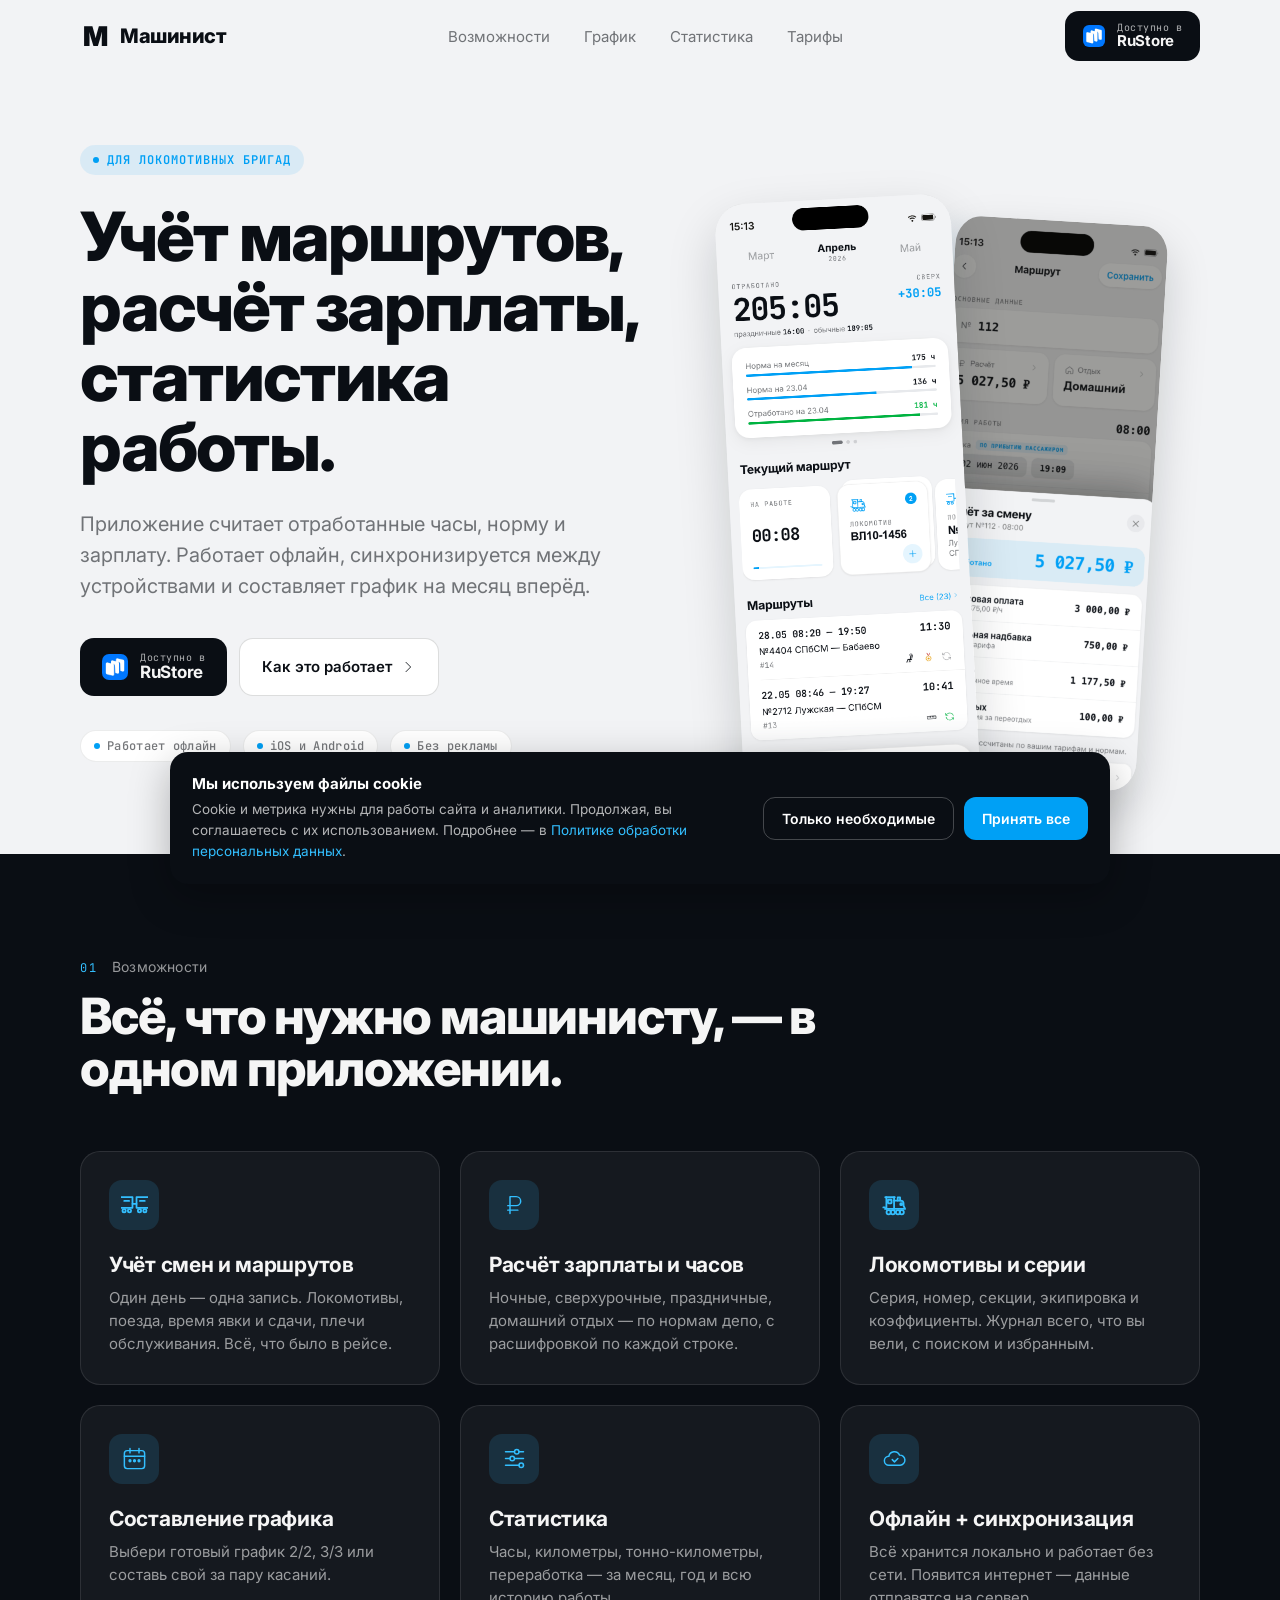
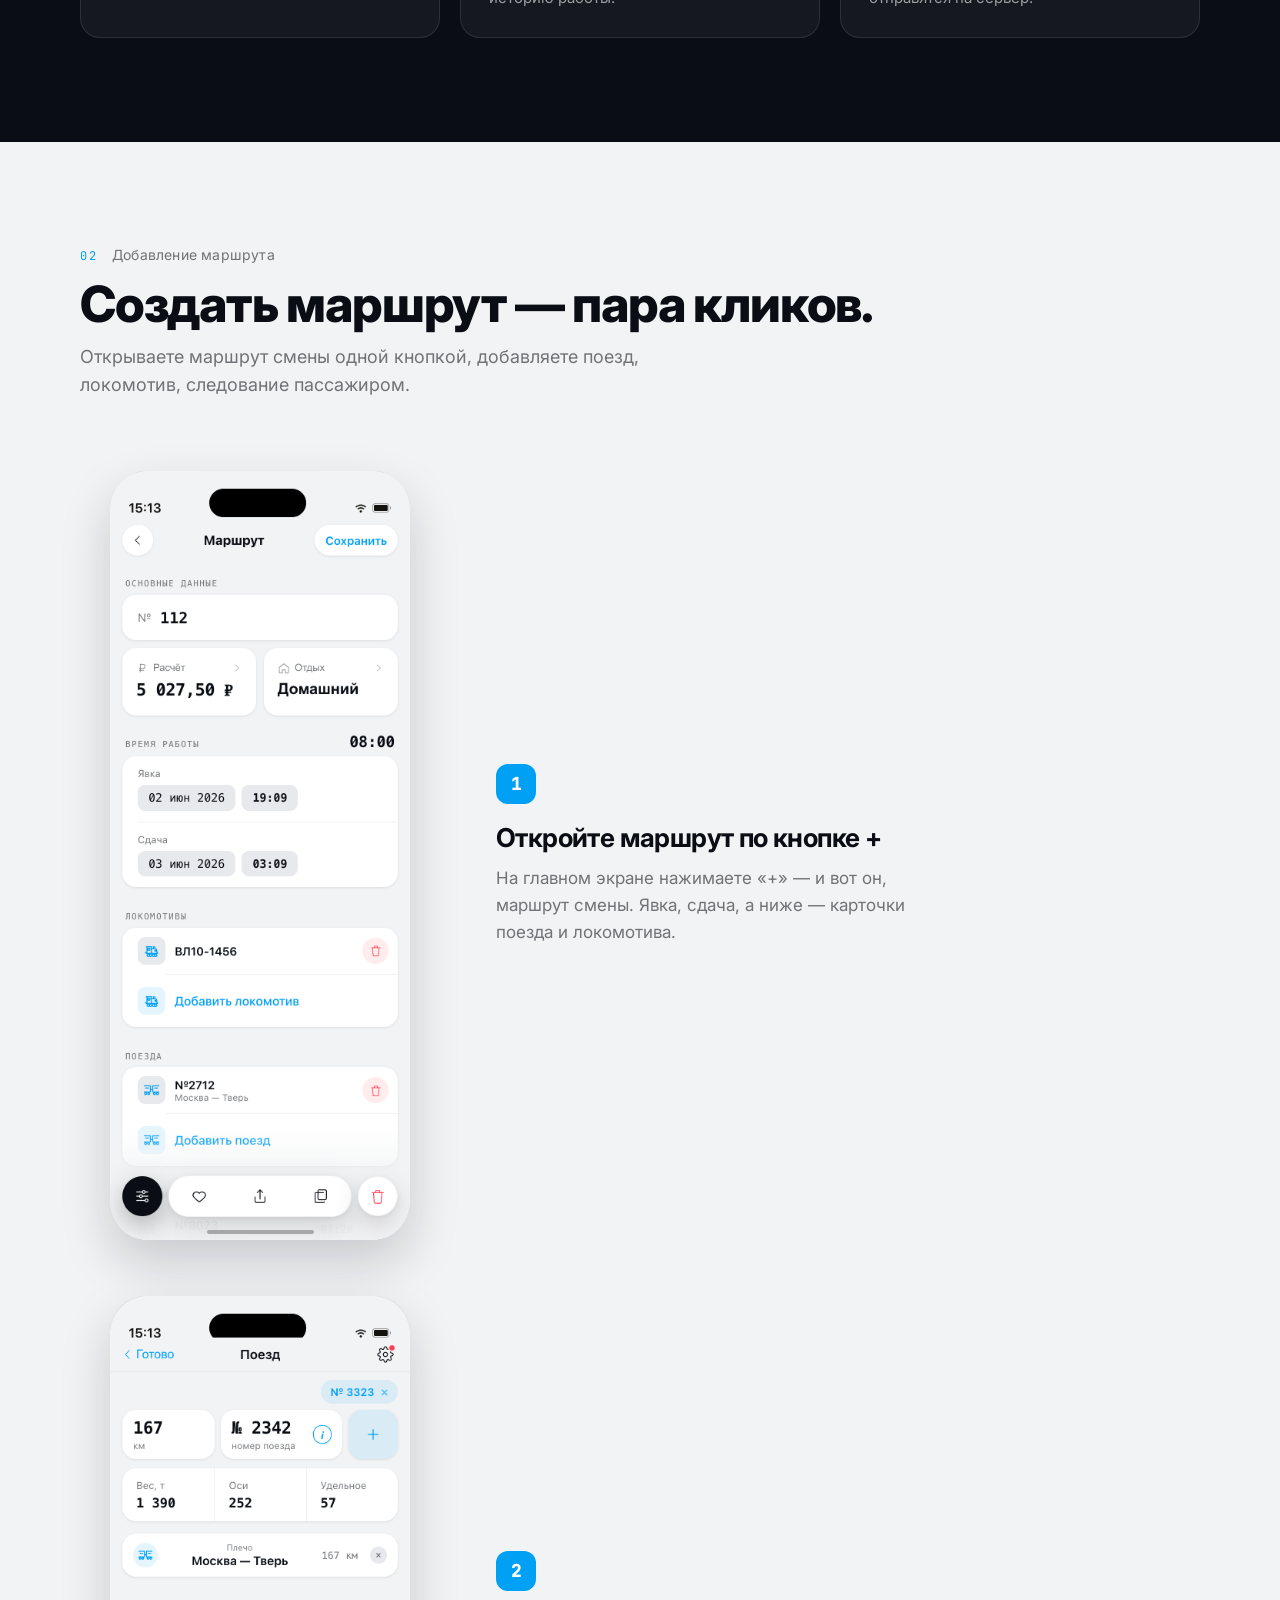
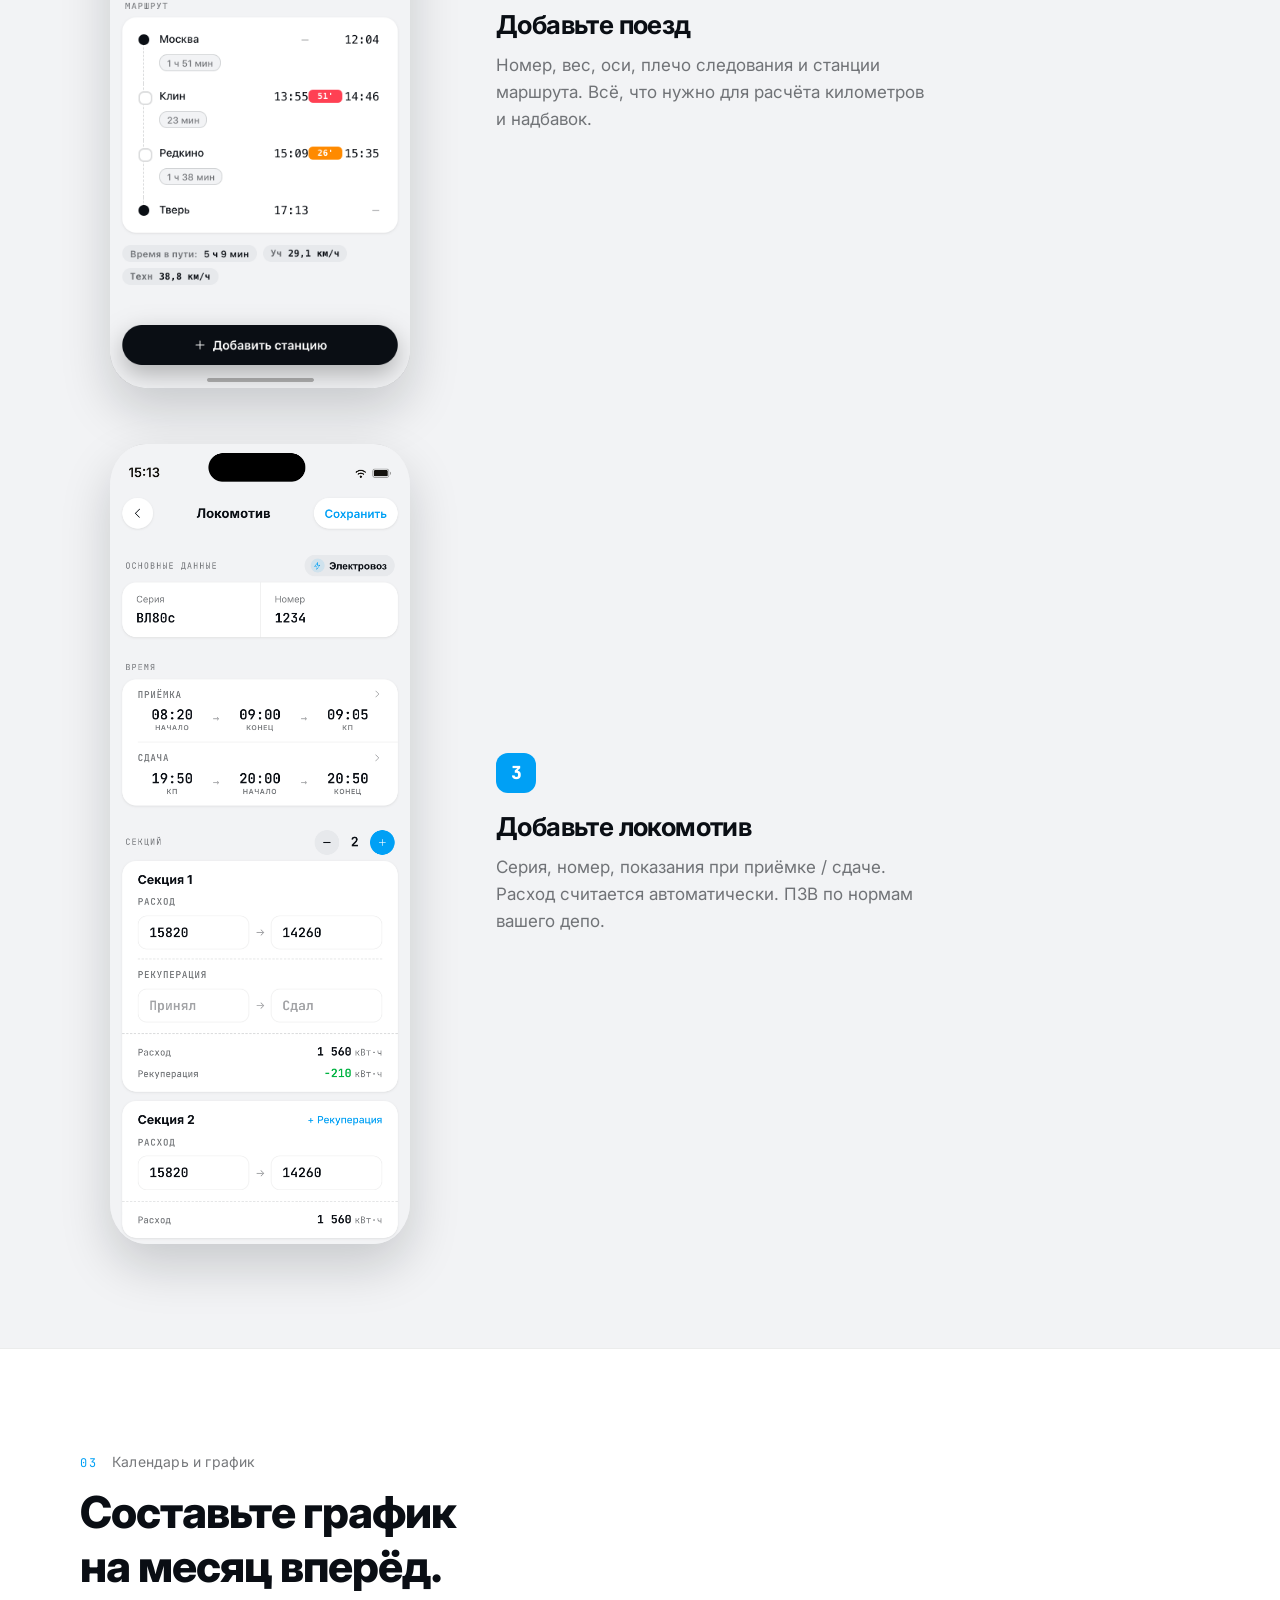
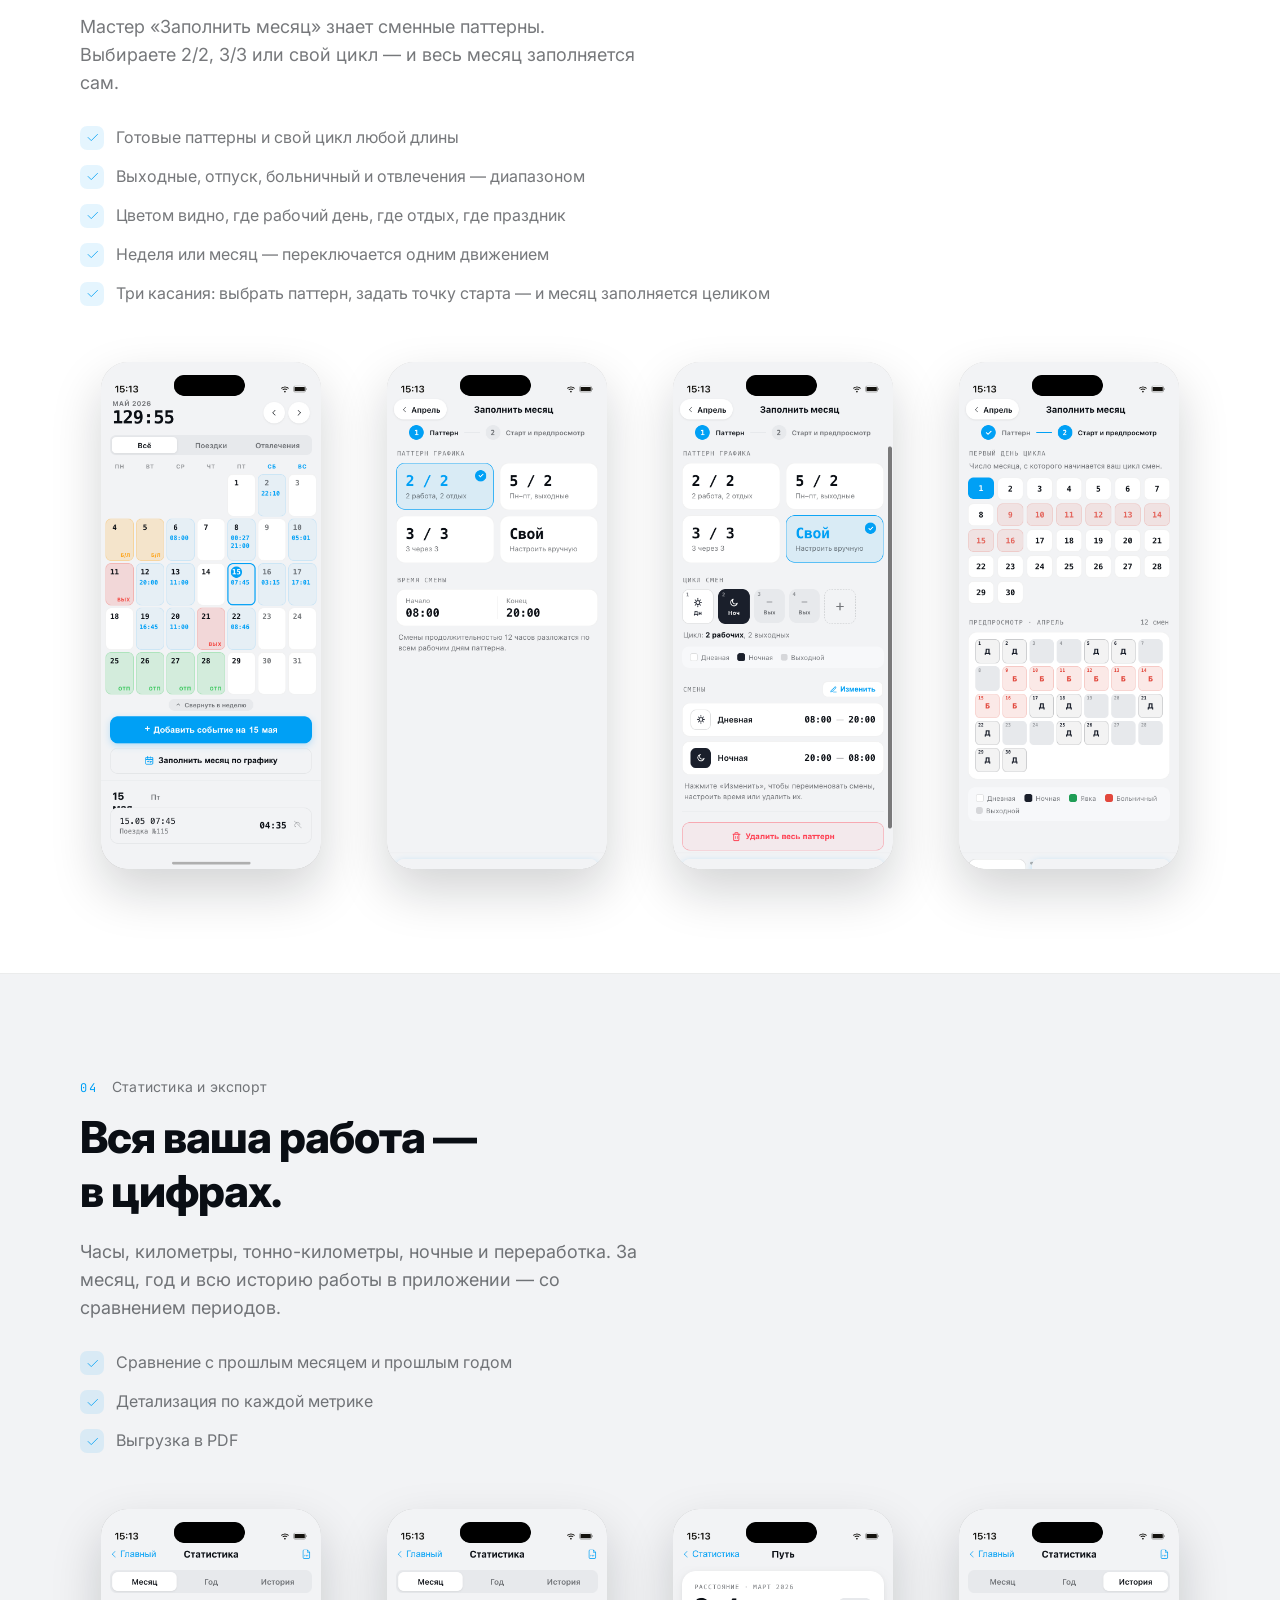
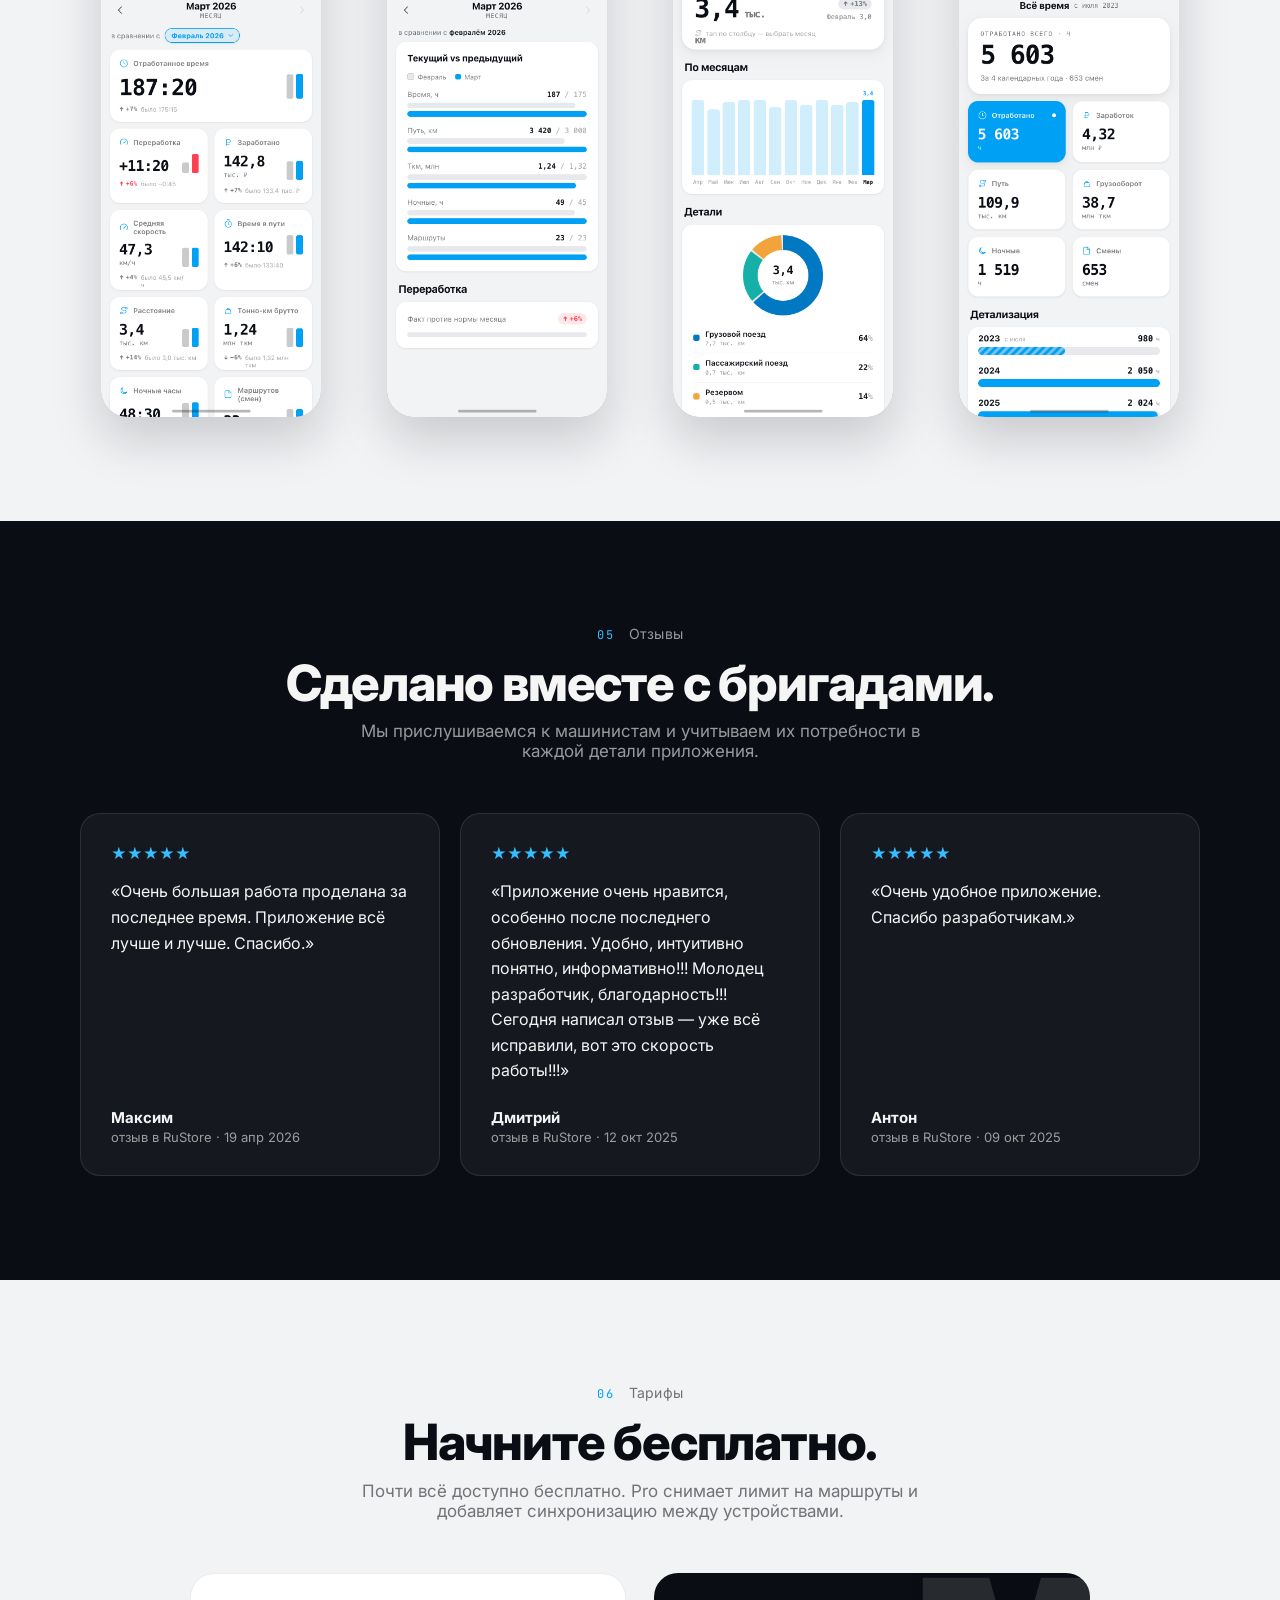
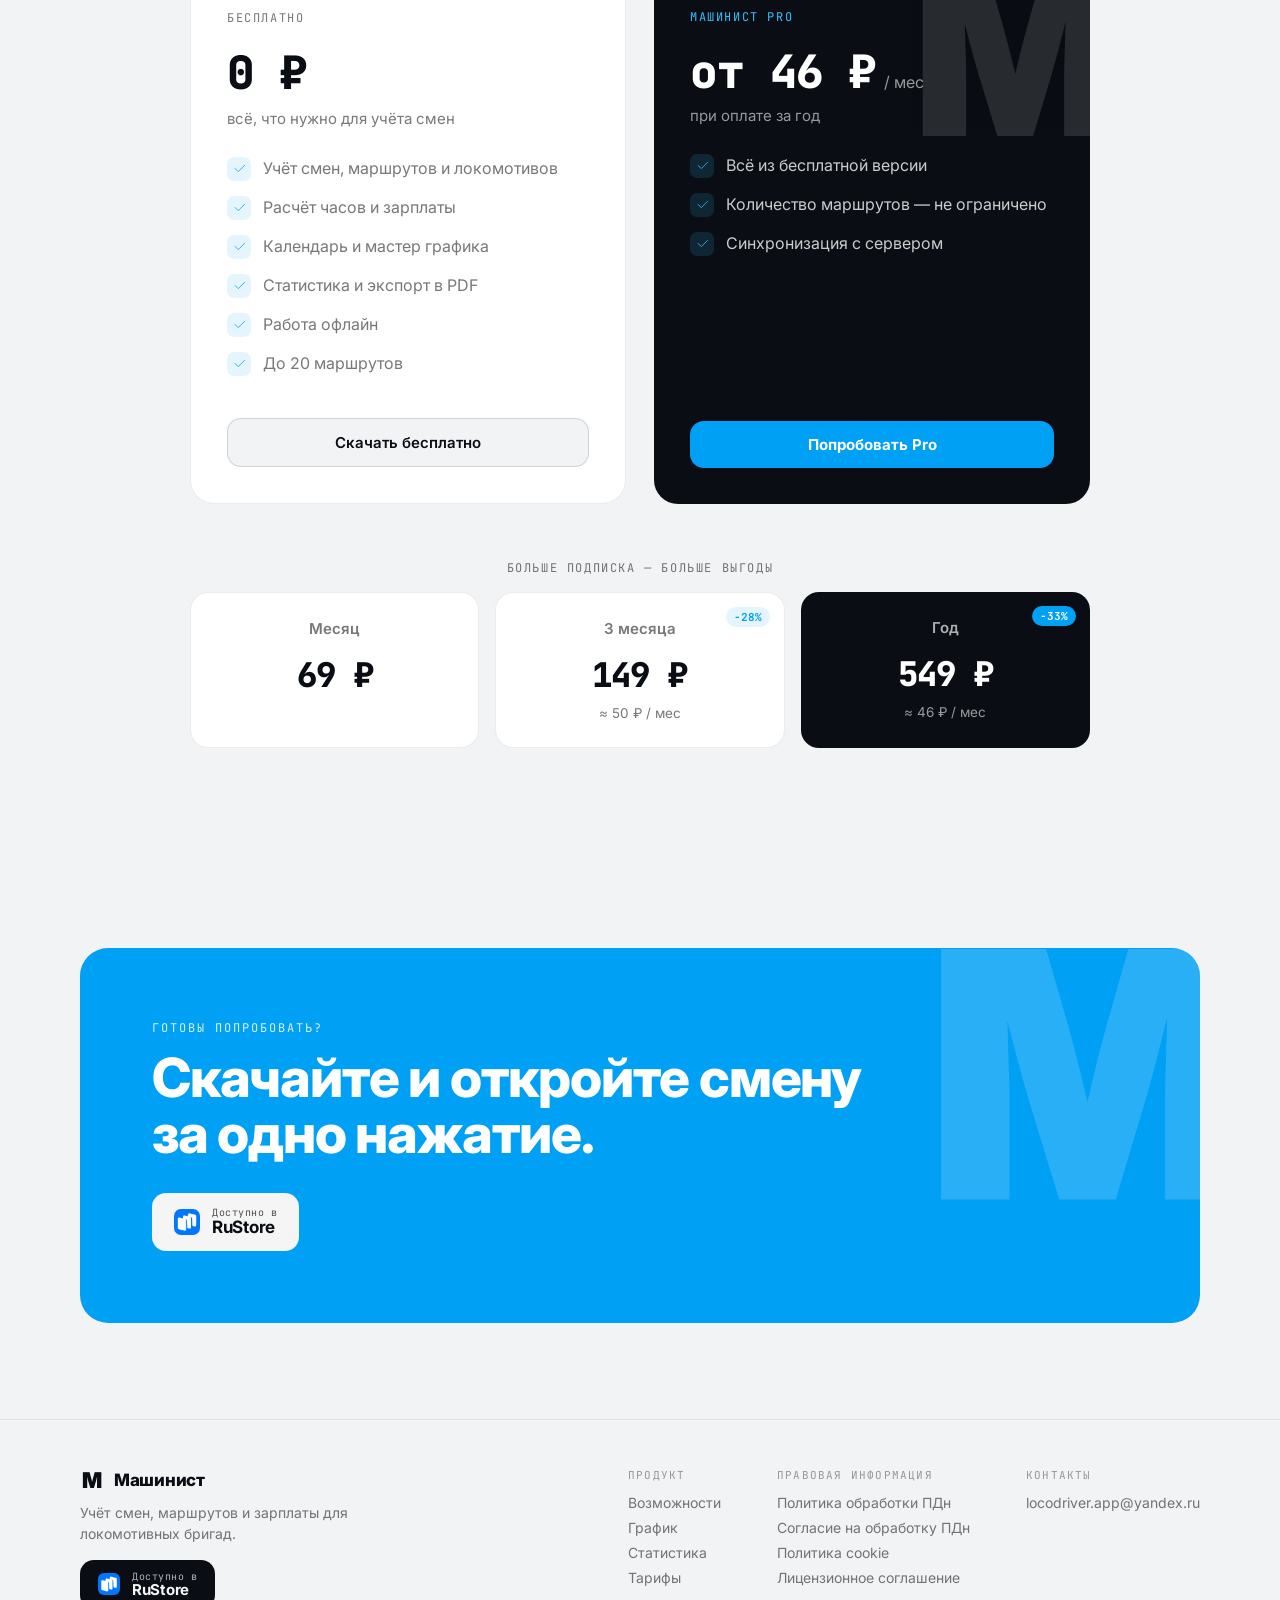
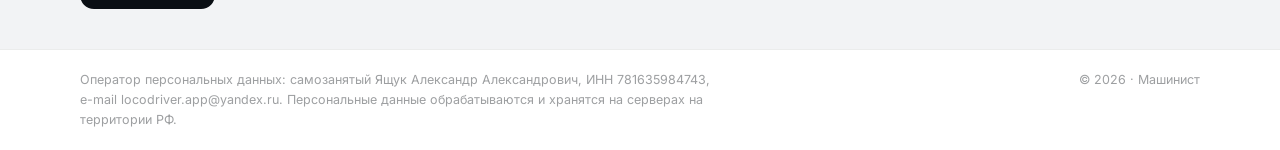
==== index.html @ 7b8273c4 "copy(02): обращение на «вы», добавить ПЗВ; mobile: текст над скрином - «Открываете/добавляете», «Отк" ====
<!DOCTYPE html>
<html lang="ru">
<head>
<meta charset="UTF-8">
<meta name="viewport" content="width=device-width, initial-scale=1, viewport-fit=cover">
<meta name="theme-color" content="#F2F3F5">
<title>Машинист — учёт смен, маршрутов и зарплаты для локомотивных бригад</title>
<meta name="description" content="Приложение «Машинист»: учёт смен и маршрутов, расчёт часов и зарплаты, календарь и график, статистика и экспорт в PDF. Работает офлайн, синхронизируется между устройствами.">
<meta name="selfwork.ru" content="rceqF2ULKpbEUdIuBxB5Uz4fmO0WNyuOvqxBozZAlNG3dOR363" />
<meta property="og:title" content="Машинист — для локомотивных бригад">
<meta property="og:description" content="Учёт смен и маршрутов, расчёт зарплаты, календарь, статистика. Работает офлайн.">
<meta property="og:type" content="website">
<link rel="preconnect" href="https://fonts.googleapis.com">
<link rel="preconnect" href="https://fonts.gstatic.com" crossorigin>
<link href="https://fonts.googleapis.com/css2?family=Inter:wght@400;500;600;700;800;900&family=JetBrains+Mono:wght@400;500;600;700&display=swap" rel="stylesheet">
<link rel="stylesheet" href="styles.css">
<style>
  /* Hero-специфика: две наложенные, слегка повёрнутые «трубки» с голубым свечением */
  /* Оба телефона выровнены по вертикальному центру — накладываются аккуратно
     независимо от разных пропорций скринов. */
  .hero-phones{position:relative;min-height:580px}
  .hero-glow{position:absolute;inset:4% 10%;border-radius:40px;
    background:radial-gradient(60% 55% at 50% 42%,rgba(0,160,245,.18),transparent 70%)}
  .hero-phones .phone{position:absolute;top:50%;left:50%;max-width:236px}
  .hp-back{transform:translate(-6%,-42%) rotate(3.5deg) scale(.9);z-index:1}
  .hp-front{transform:translate(-90%,-42%) rotate(-3deg);z-index:2}
  @media(max-width:1024px){
    .hero-phones{min-height:480px}
    .hero-phones .phone{max-width:200px}
  }
  @media(max-width:480px){
    .hero-phones{min-height:400px}
    .hero-phones .phone{max-width:168px}
    .hp-back{transform:translate(4%,-42%) rotate(3.5deg) scale(.9)}
    .hp-front{transform:translate(-100%,-42%) rotate(-3deg)}
  }
</style>
</head>
<body>

<!-- ═══════════════ HEADER ═══════════════ -->
<header class="site-header" id="siteHeader">
  <div class="wrap">
    <a href="#top" class="brand">
      <svg width="30" height="30" viewBox="0 0 32 32" fill="none"><text x="16" y="16.5" text-anchor="middle" dominant-baseline="central" font-family="Inter, system-ui, sans-serif" font-weight="900" font-size="29" letter-spacing="-1.2" fill="currentColor">М</text></svg>
      <span>Машинист</span>
    </a>
    <nav class="nav hide-m">
      <a href="#features">Возможности</a>
      <a href="#calendar">График</a>
      <a href="#stats">Статистика</a>
      <a href="#pricing">Тарифы</a>
    </nav>
    <a class="rustore rustore--small" href="https://www.rustore.ru/catalog/app/com.z_company.loco_driver" target="_blank" rel="noopener">
      <span class="rustore__icon"><img src="rustore-icon.webp" alt="RuStore" width="22" height="22"></span>
      <span class="rustore__cap"><small>Доступно в</small><b>RuStore</b></span>
    </a>
  </div>
</header>

<!-- ═══════════════ HERO ═══════════════ -->
<section id="top" class="hero">
  <div class="wrap hero-grid">
    <div>
      <div class="hero__badge">ДЛЯ ЛОКОМОТИВНЫХ БРИГАД</div>
      <h1 class="hero__title">Учёт маршрутов, расчёт зарплаты, статистика работы.</h1>
      <p class="hero__sub">Приложение считает отработанные часы, норму и зарплату. Работает офлайн, синхронизируется между устройствами и составляет график на месяц вперёд.</p>
      <div class="rowflex" style="margin-bottom:34px">
        <a class="rustore" href="https://www.rustore.ru/catalog/app/com.z_company.loco_driver" target="_blank" rel="noopener">
          <span class="rustore__icon"><img src="rustore-icon.webp" alt="RuStore" width="26" height="26"></span>
          <span class="rustore__cap"><small>Доступно в</small><b>RuStore</b></span>
        </a>
        <a href="#features" class="btn-ghost">Как это работает
          <svg width="16" height="16" viewBox="0 0 24 24" fill="none" stroke="currentColor" stroke-width="1.3" stroke-linecap="round" stroke-linejoin="round"><path d="M9 5l7 7-7 7"/></svg>
        </a>
      </div>
      <div class="rowflex">
        <span class="chip">Работает офлайн</span>
        <span class="chip">iOS и Android</span>
        <span class="chip">Без рекламы</span>
      </div>
    </div>
    <div class="hero-phones">
      <div class="hero-glow"></div>
      <div class="phone hp-back"><img src="screenshots/hero-route-calc.png" alt="Экран маршрута смены с расчётом зарплаты за смену" width="726" height="1932"></div>
      <div class="phone hp-front"><img src="screenshots/hero-trips.png" alt="Экран «Главный»: отработанные часы, текущий маршрут и список поездок" width="780" height="2000"></div>
    </div>
  </div>
</section>

<!-- ═══════════════ FEATURES (dark) ═══════════════ -->
<section id="features" class="sec-pad dark features">
  <div class="wrap">
    <div class="sec-eyebrow"><span class="sec-eyebrow__n">01</span><span class="sec-eyebrow__l">Возможности</span></div>
    <h2 class="h2-lg" style="max-width:860px;margin-bottom:56px">Всё, что нужно машинисту, — в одном приложении.</h2>
    <div class="grid-3">
      <div class="feature-card">
        <div class="feature-icon"><svg width="27" height="27" viewBox="0 0 24 24" fill="none" stroke="currentColor" stroke-width="1.3" stroke-linecap="round" stroke-linejoin="round"><g transform="translate(-2.4 -2.44) scale(1.2)"><path d="M2 6.5H10.5V14.5H2"/><path d="M22 6.5H13.5V14.5H22"/><path d="M4.4 9.4h3.6"/><path d="M16 9.4h3.6"/><path d="M10.5 11.5h3"/><circle cx="4.3" cy="16.7" r="1.2"/><circle cx="8.3" cy="16.7" r="1.2"/><circle cx="15.7" cy="16.7" r="1.2"/><circle cx="19.7" cy="16.7" r="1.2"/></g></svg></div>
        <h3>Учёт смен и маршрутов</h3>
        <p>Один день — одна запись. Локомотивы, поезда, время явки и сдачи, плечи обслуживания. Всё, что было в рейсе.</p>
      </div>
      <div class="feature-card">
        <div class="feature-icon"><svg width="27" height="27" viewBox="0 0 24 24" fill="none" stroke="currentColor" stroke-width="1.3" stroke-linecap="round" stroke-linejoin="round"><path d="M8 20V5h5.5a4 4 0 0 1 0 8H6M6 17h9"/></svg></div>
        <h3>Расчёт зарплаты и часов</h3>
        <p>Ночные, сверхурочные, праздничные, домашний отдых — по нормам депо, с расшифровкой по каждой строке.</p>
      </div>
      <div class="feature-card">
        <div class="feature-icon"><svg width="27" height="27" viewBox="0 0 24 24" fill="none" stroke="currentColor" stroke-width="1.3" stroke-linecap="round" stroke-linejoin="round"><g transform="translate(-2.64 -2.64) scale(1.24)"><path d="M5.2 6.6H12"/><path d="M6 6.6V15"/><path d="M11.5 6.6V15"/><rect x="7.1" y="8.4" width="2.6" height="2.6" rx=".4" fill="currentColor" fill-opacity=".14"/><path d="M14.1 9V6.7h1.7V9"/><path d="M11.5 9h4.6c1.4 0 2.2.9 2.2 2.3v1.4L19.4 15H5"/><circle cx="16.6" cy="11.6" r=".7"/><path d="M3.8 13.9H5"/><circle cx="7.6" cy="17.4" r="1.5"/><circle cx="10.6" cy="17.4" r="1.5"/><circle cx="14.3" cy="17.4" r="1.5"/><circle cx="17" cy="17.4" r="1.5"/></g></svg></div>
        <h3>Локомотивы и серии</h3>
        <p>Серия, номер, секции, экипировка и коэффициенты. Журнал всего, что вы вели, с поиском и избранным.</p>
      </div>
      <div class="feature-card">
        <div class="feature-icon"><svg width="27" height="27" viewBox="0 0 24 24" fill="none" stroke="currentColor" stroke-width="1.3" stroke-linecap="round" stroke-linejoin="round"><rect x="3" y="5" width="18" height="16" rx="2.5"/><path d="M3 10h18M8 3v4M16 3v4"/><circle cx="8" cy="14" r=".8" fill="currentColor"/><circle cx="12" cy="14" r=".8" fill="currentColor"/><circle cx="16" cy="14" r=".8" fill="currentColor"/></svg></div>
        <h3>Составление графика</h3>
        <p>Выбери готовый график 2/2, 3/3 или составь свой за пару касаний.</p>
      </div>
      <div class="feature-card">
        <div class="feature-icon"><svg width="27" height="27" viewBox="0 0 24 24" fill="none" stroke="currentColor" stroke-width="1.3" stroke-linecap="round" stroke-linejoin="round"><path d="M4 6h8M16 6h4M4 12h4M12 12h8M4 18h12M20 18h0"/><circle cx="14" cy="6" r="2"/><circle cx="10" cy="12" r="2"/><circle cx="18" cy="18" r="2"/></svg></div>
        <h3>Статистика</h3>
        <p>Часы, километры, тонно-километры, переработка — за месяц, год и всю историю работы.</p>
      </div>
      <div class="feature-card">
        <div class="feature-icon"><svg width="27" height="27" viewBox="0 0 24 24" fill="none" stroke="currentColor" stroke-width="1.3" stroke-linecap="round" stroke-linejoin="round"><path d="M7 18a4 4 0 0 1 0-8 5 5 0 0 1 9.5-1A4 4 0 0 1 17 18z"/><path d="M10 13l2 2 3-3"/></svg></div>
        <h3>Офлайн + синхронизация</h3>
        <p>Всё хранится локально и работает без сети. Появится интернет — данные отправятся на сервер.</p>
      </div>
    </div>
  </div>
</section>

<!-- ═══════════════ SCENARIOS ═══════════════ -->
<section class="sec-pad">
  <div class="wrap">
    <div class="sec-eyebrow"><span class="sec-eyebrow__n">02</span><span class="sec-eyebrow__l">Добавление маршрута</span></div>
    <h2 class="h2-lg" style="max-width:820px;margin-bottom:12px">Создать маршрут — пара кликов.</h2>
    <p class="lead" style="max-width:620px;margin:0 0 72px">Открываете маршрут смены одной кнопкой, добавляете поезд, локомотив, следование пассажиром.</p>
    <div style="display:flex;flex-direction:column;gap:56px">

      <div class="route-step">
        <div class="route-step__phone">
          <div class="phone" style="--pw:300px"><img src="screenshots/route-filled.png" alt="Заполненный маршрут смены: явка, сдача и карточки поезда и локомотива" width="780" height="2000"></div>
        </div>
        <div class="route-copy">
          <div class="route-badge">1</div>
          <h3>Откройте маршрут по кнопке +</h3>
          <p>На главном экране нажимаете «+» — и вот он, маршрут смены. Явка, сдача, а ниже — карточки поезда и локомотива.</p>
        </div>
      </div>

      <div class="route-step">
        <div class="route-step__phone">
          <div class="phone" style="--pw:300px"><img src="screenshots/add-train.png" alt="Экран добавления поезда: номер, вес, оси, плечо следования" width="780" height="1800"></div>
        </div>
        <div class="route-copy">
          <div class="route-badge">2</div>
          <h3>Добавьте поезд</h3>
          <p>Номер, вес, оси, плечо следования и станции маршрута. Всё, что нужно для расчёта километров и надбавок.</p>
        </div>
      </div>

      <div class="route-step">
        <div class="route-step__phone">
          <div class="phone" style="--pw:300px"><img src="screenshots/locomotive.png" alt="Экран добавления локомотива: серия, номер, показания при приёмке и сдаче" width="1170" height="3120"></div>
        </div>
        <div class="route-copy">
          <div class="route-badge">3</div>
          <h3>Добавьте локомотив</h3>
          <p>Серия, номер, показания при приёмке / сдаче. Расход считается автоматически. ПЗВ по нормам вашего депо.</p>
        </div>
      </div>

    </div>
  </div>
</section>

<!-- ═══════════════ CALENDAR ═══════════════ -->
<section id="calendar" class="sec-pad surface-sec">
  <div class="wrap">
    <div class="sec-eyebrow"><span class="sec-eyebrow__n">03</span><span class="sec-eyebrow__l">Календарь и график</span></div>
    <h2 class="h2-md" style="margin-bottom:20px">Составьте график<br>на месяц вперёд.</h2>
    <p class="lead" style="margin-bottom:28px;max-width:560px">Мастер «Заполнить месяц» знает сменные паттерны. Выбираете 2/2, 3/3 или свой цикл — и весь месяц заполняется сам.</p>
    <ul class="bullets">
      <li><span class="tick"><svg width="15" height="15" viewBox="0 0 24 24" fill="none" stroke="currentColor" stroke-width="1.3" stroke-linecap="round" stroke-linejoin="round"><path d="M5 12l5 5L20 7"/></svg></span><span>Готовые паттерны и свой цикл любой длины</span></li>
      <li><span class="tick"><svg width="15" height="15" viewBox="0 0 24 24" fill="none" stroke="currentColor" stroke-width="1.3" stroke-linecap="round" stroke-linejoin="round"><path d="M5 12l5 5L20 7"/></svg></span><span>Выходные, отпуск, больничный и отвлечения — диапазоном</span></li>
      <li><span class="tick"><svg width="15" height="15" viewBox="0 0 24 24" fill="none" stroke="currentColor" stroke-width="1.3" stroke-linecap="round" stroke-linejoin="round"><path d="M5 12l5 5L20 7"/></svg></span><span>Цветом видно, где рабочий день, где отдых, где праздник</span></li>
      <li><span class="tick"><svg width="15" height="15" viewBox="0 0 24 24" fill="none" stroke="currentColor" stroke-width="1.3" stroke-linecap="round" stroke-linejoin="round"><path d="M5 12l5 5L20 7"/></svg></span><span>Неделя или месяц — переключается одним движением</span></li>
      <li><span class="tick"><svg width="15" height="15" viewBox="0 0 24 24" fill="none" stroke="currentColor" stroke-width="1.3" stroke-linecap="round" stroke-linejoin="round"><path d="M5 12l5 5L20 7"/></svg></span><span>Три касания: выбрать паттерн, задать точку старта — и месяц заполняется целиком</span></li>
    </ul>
    <div class="phone-grid-4">
      <div class="phone" style="--pw:220px"><img src="screenshots/calendar-expanded.png" alt="Календарь месяца с цветовой разметкой смен, отдыха и праздников" width="780" height="1800" loading="lazy"></div>
      <div class="phone" style="--pw:220px"><img src="screenshots/wizard-step1-2-2.png" alt="Мастер «Заполнить месяц»: выбор паттерна 2/2" width="780" height="1800" loading="lazy"></div>
      <div class="phone" style="--pw:220px"><img src="screenshots/wizard-step1-custom.png" alt="Мастер «Заполнить месяц»: свой цикл любой длины" width="780" height="1800" loading="lazy"></div>
      <div class="phone" style="--pw:220px"><img src="screenshots/wizard-step2-2-2.png" alt="Мастер «Заполнить месяц»: выбор точки старта цикла" width="780" height="1800" loading="lazy"></div>
    </div>
  </div>
</section>

<!-- ═══════════════ STATS ═══════════════ -->
<section id="stats" class="sec-pad">
  <div class="wrap">
    <div class="sec-eyebrow"><span class="sec-eyebrow__n">04</span><span class="sec-eyebrow__l">Статистика и экспорт</span></div>
    <h2 class="h2-md" style="margin-bottom:20px">Вся ваша работа —<br>в цифрах.</h2>
    <p class="lead" style="margin-bottom:28px;max-width:560px">Часы, километры, тонно-километры, ночные и переработка. За месяц, год и всю историю работы в приложении — со сравнением периодов.</p>
    <ul class="bullets">
      <li><span class="tick"><svg width="15" height="15" viewBox="0 0 24 24" fill="none" stroke="currentColor" stroke-width="1.3" stroke-linecap="round" stroke-linejoin="round"><path d="M5 12l5 5L20 7"/></svg></span><span>Сравнение с прошлым месяцем и прошлым годом</span></li>
      <li><span class="tick"><svg width="15" height="15" viewBox="0 0 24 24" fill="none" stroke="currentColor" stroke-width="1.3" stroke-linecap="round" stroke-linejoin="round"><path d="M5 12l5 5L20 7"/></svg></span><span>Детализация по каждой метрике</span></li>
      <li><span class="tick"><svg width="15" height="15" viewBox="0 0 24 24" fill="none" stroke="currentColor" stroke-width="1.3" stroke-linecap="round" stroke-linejoin="round"><path d="M5 12l5 5L20 7"/></svg></span><span>Выгрузка в PDF</span></li>
    </ul>
    <div class="phone-grid-4">
      <div class="phone" style="--pw:220px"><img src="screenshots/stats-overview.png" alt="Обзор статистики: часы, километры и переработка за период" width="780" height="1800" loading="lazy"></div>
      <div class="phone" style="--pw:220px"><img src="screenshots/stats-compare.png" alt="Сравнение показателей с прошлым месяцем и прошлым годом" width="780" height="1800" loading="lazy"></div>
      <div class="phone" style="--pw:220px"><img src="screenshots/stats-detail.png" alt="Детализация метрики «километры»" width="780" height="1800" loading="lazy"></div>
      <div class="phone" style="--pw:220px"><img src="screenshots/stats-history.png" alt="История работы за весь период" width="780" height="1800" loading="lazy"></div>
    </div>
  </div>
</section>

<!-- ═══════════════ REVIEWS (dark) ═══════════════ -->
<section class="sec-pad dark">
  <div class="wrap">
    <div class="sec-eyebrow center"><span class="sec-eyebrow__n">05</span><span class="sec-eyebrow__l">Отзывы</span></div>
    <h2 class="h2-lg" style="text-align:center;margin-bottom:12px">Сделано вместе с бригадами.</h2>
    <p style="text-align:center;color:var(--d-muted);font-size:17px;max-width:620px;margin:0 auto 52px">Мы прислушиваемся к машинистам и учитываем их потребности в каждой детали приложения.</p>
    <div class="grid-3">
      <div class="review-card">
        <div class="stars">★★★★★</div>
        <p>«Очень большая работа проделана за последнее время. Приложение всё лучше и лучше. Спасибо.»</p>
        <div class="who">Максим</div><div class="role">отзыв в RuStore · 19 апр 2026</div>
      </div>
      <div class="review-card">
        <div class="stars">★★★★★</div>
        <p>«Приложение очень нравится, особенно после последнего обновления. Удобно, интуитивно понятно, информативно!!! Молодец разработчик, благодарность!!! Сегодня написал отзыв — уже всё исправили, вот это скорость работы!!!»</p>
        <div class="who">Дмитрий</div><div class="role">отзыв в RuStore · 12 окт 2025</div>
      </div>
      <div class="review-card">
        <div class="stars">★★★★★</div>
        <p>«Очень удобное приложение. Спасибо разработчикам.»</p>
        <div class="who">Антон</div><div class="role">отзыв в RuStore · 09 окт 2025</div>
      </div>
    </div>
  </div>
</section>

<!-- ═══════════════ PRICING ═══════════════ -->
<section id="pricing" class="sec-pad">
  <div class="wrap">
    <div class="sec-eyebrow center"><span class="sec-eyebrow__n">06</span><span class="sec-eyebrow__l">Тарифы</span></div>
    <h2 class="h2-lg" style="text-align:center;margin-bottom:12px">Начните бесплатно.</h2>
    <p style="text-align:center;color:var(--muted);font-size:17px;max-width:560px;margin:0 auto 52px">Почти всё доступно бесплатно. Pro снимает лимит на маршруты и добавляет синхронизацию между устройствами.</p>
    <div class="plans">
      <div class="plan plan-free">
        <div class="plan__kick">БЕСПЛАТНО</div>
        <div style="display:flex;align-items:baseline;gap:8px;margin-bottom:6px"><span class="plan__price">0 ₽</span></div>
        <div class="plan__note">всё, что нужно для учёта смен</div>
        <ul class="bullets" style="margin:0;flex:1">
          <li><span class="tick"><svg width="15" height="15" viewBox="0 0 24 24" fill="none" stroke="currentColor" stroke-width="1.3" stroke-linecap="round" stroke-linejoin="round"><path d="M5 12l5 5L20 7"/></svg></span><span>Учёт смен, маршрутов и локомотивов</span></li>
          <li><span class="tick"><svg width="15" height="15" viewBox="0 0 24 24" fill="none" stroke="currentColor" stroke-width="1.3" stroke-linecap="round" stroke-linejoin="round"><path d="M5 12l5 5L20 7"/></svg></span><span>Расчёт часов и зарплаты</span></li>
          <li><span class="tick"><svg width="15" height="15" viewBox="0 0 24 24" fill="none" stroke="currentColor" stroke-width="1.3" stroke-linecap="round" stroke-linejoin="round"><path d="M5 12l5 5L20 7"/></svg></span><span>Календарь и мастер графика</span></li>
          <li><span class="tick"><svg width="15" height="15" viewBox="0 0 24 24" fill="none" stroke="currentColor" stroke-width="1.3" stroke-linecap="round" stroke-linejoin="round"><path d="M5 12l5 5L20 7"/></svg></span><span>Статистика и экспорт в PDF</span></li>
          <li><span class="tick"><svg width="15" height="15" viewBox="0 0 24 24" fill="none" stroke="currentColor" stroke-width="1.3" stroke-linecap="round" stroke-linejoin="round"><path d="M5 12l5 5L20 7"/></svg></span><span>Работа офлайн</span></li>
          <li><span class="tick"><svg width="15" height="15" viewBox="0 0 24 24" fill="none" stroke="currentColor" stroke-width="1.3" stroke-linecap="round" stroke-linejoin="round"><path d="M5 12l5 5L20 7"/></svg></span><span>До 20 маршрутов</span></li>
        </ul>
        <a href="https://www.rustore.ru/catalog/app/com.z_company.loco_driver" target="_blank" rel="noopener" class="btn-outline">Скачать бесплатно</a>
      </div>
      <div class="plan plan-pro">
        <div class="logo-wm"><svg width="240" height="240" viewBox="0 0 32 32" fill="none"><text x="16" y="16.5" text-anchor="middle" dominant-baseline="central" font-family="Inter, system-ui, sans-serif" font-weight="900" font-size="29" letter-spacing="-1.2" fill="#fff">М</text></svg></div>
        <div class="plan__inner">
          <div style="display:flex;align-items:center;gap:10px;margin-bottom:16px"><span class="plan__kick" style="margin-bottom:0">МАШИНИСТ PRO</span></div>
          <div style="margin-bottom:28px">
            <div style="display:flex;align-items:baseline;gap:8px"><span class="plan__price" style="white-space:nowrap;flex:none">от 46 ₽</span><span style="font-size:16px;color:var(--d-muted)">/ мес</span></div>
            <div style="font-size:15px;color:var(--d-muted);margin-top:4px">при оплате за год</div>
          </div>
          <ul class="bullets-pro">
            <li><span class="tick"><svg width="15" height="15" viewBox="0 0 24 24" fill="none" stroke="currentColor" stroke-width="1.3" stroke-linecap="round" stroke-linejoin="round"><path d="M5 12l5 5L20 7"/></svg></span><span>Всё из бесплатной версии</span></li>
            <li><span class="tick"><svg width="15" height="15" viewBox="0 0 24 24" fill="none" stroke="currentColor" stroke-width="1.3" stroke-linecap="round" stroke-linejoin="round"><path d="M5 12l5 5L20 7"/></svg></span><span>Количество маршрутов — не ограничено</span></li>
            <li><span class="tick"><svg width="15" height="15" viewBox="0 0 24 24" fill="none" stroke="currentColor" stroke-width="1.3" stroke-linecap="round" stroke-linejoin="round"><path d="M5 12l5 5L20 7"/></svg></span><span>Синхронизация с сервером</span></li>
          </ul>
          <a href="https://www.rustore.ru/catalog/app/com.z_company.loco_driver" target="_blank" rel="noopener" class="btn-fill">Попробовать Pro</a>
        </div>
      </div>
    </div>
    <div class="price-compare">
      <div class="price-compare__kick">БОЛЬШЕ ПОДПИСКА — БОЛЬШЕ ВЫГОДЫ</div>
      <div class="price-3">
        <div class="price-card"><div class="price-card__name">Месяц</div><div class="price-card__price">69 ₽</div></div>
        <div class="price-card"><span class="price-card__tag">−28%</span><div class="price-card__name">3 месяца</div><div class="price-card__price">149 ₽</div><div class="price-card__per">≈ 50 ₽ / мес</div></div>
        <div class="price-card best"><span class="price-card__tag">−33%</span><div class="price-card__name">Год</div><div class="price-card__price">549 ₽</div><div class="price-card__per">≈ 46 ₽ / мес</div></div>
      </div>
    </div>
  </div>
</section>

<!-- ═══════════════ FAQ ═══════════════ -->
<section id="faq" class="sec-pad surface-sec" style="border-bottom:none;display:none">
  <div class="wrap">
    <div class="sec-eyebrow"><span class="sec-eyebrow__n">07</span><span class="sec-eyebrow__l">Вопросы</span></div>
    <h2 class="h2-lg" style="margin-bottom:44px">Коротко и по делу.</h2>
    <div class="faq">
      <details class="faq-item"><summary>Как считаются ночные часы?<span class="plus"><svg width="20" height="20" viewBox="0 0 24 24" fill="none" stroke="currentColor" stroke-width="1.3" stroke-linecap="round"><path d="M12 5v14M5 12h14"/></svg></span></summary><div class="answer">С 22:00 до 06:00 по Трудовому кодексу РФ. Коэффициент по умолчанию можно поменять в настройках — под вашу тарифную сетку и региональные нормы.</div></details>
      <details class="faq-item"><summary>Работает ли без интернета?<span class="plus"><svg width="20" height="20" viewBox="0 0 24 24" fill="none" stroke="currentColor" stroke-width="1.3" stroke-linecap="round"><path d="M12 5v14M5 12h14"/></svg></span></summary><div class="answer">Да. Всё хранится и считается локально на телефоне. Синхронизация — опция для Pro, а не обязательное условие работы.</div></details>
      <details class="faq-item"><summary>Можно ли выгрузить данные?<span class="plus"><svg width="20" height="20" viewBox="0 0 24 24" fill="none" stroke="currentColor" stroke-width="1.3" stroke-linecap="round"><path d="M12 5v14M5 12h14"/></svg></span></summary><div class="answer">Да — в PDF. PDF-расшифровка смены и статистики подходит для разговора с расчётчиком и для личного архива.</div></details>
      <details class="faq-item"><summary>Чем отличается домашний отдых?<span class="plus"><svg width="20" height="20" viewBox="0 0 24 24" fill="none" stroke="currentColor" stroke-width="1.3" stroke-linecap="round"><path d="M12 5v14M5 12h14"/></svg></span></summary><div class="answer">Это отдельный тип записи. Он считается по своим правилам (минимум 16 ч + полный отдых от времени работы) и не идёт в часы «на работе».</div></details>
      <details class="faq-item"><summary>Сколько стоит приложение?<span class="plus"><svg width="20" height="20" viewBox="0 0 24 24" fill="none" stroke="currentColor" stroke-width="1.3" stroke-linecap="round"><path d="M12 5v14M5 12h14"/></svg></span></summary><div class="answer">Почти весь функционал бесплатный навсегда. Pro нужен, чтобы хранить больше 20 маршрутов и синхронизировать данные между устройствами: 69 ₽/мес, 149 ₽/3 мес или 549 ₽/год.</div></details>
      <details class="faq-item"><summary>На каких телефонах работает?<span class="plus"><svg width="20" height="20" viewBox="0 0 24 24" fill="none" stroke="currentColor" stroke-width="1.3" stroke-linecap="round"><path d="M12 5v14M5 12h14"/></svg></span></summary><div class="answer">iPhone (iOS) и Android-смартфоны. Данные синхронизируются между вашими устройствами через привязанный аккаунт.</div></details>
    </div>
  </div>
</section>

<!-- ═══════════════ CTA BAND ═══════════════ -->
<section class="sec-pad" style="padding:96px 0">
  <div class="wrap">
    <div class="cta-band">
      <div class="logo-wm"><svg width="380" height="380" viewBox="0 0 32 32" fill="none"><text x="16" y="16.5" text-anchor="middle" dominant-baseline="central" font-family="Inter, system-ui, sans-serif" font-weight="900" font-size="29" letter-spacing="-1.2" fill="#fff">М</text></svg></div>
      <div class="inner">
        <div class="cta-band__kick">ГОТОВЫ ПОПРОБОВАТЬ?</div>
        <h2>Скачайте и откройте смену за одно нажатие.</h2>
        <div class="rowflex">
          <a class="rustore rustore--dark" href="https://www.rustore.ru/catalog/app/com.z_company.loco_driver" target="_blank" rel="noopener">
            <span class="rustore__icon"><img src="rustore-icon.webp" alt="RuStore" width="26" height="26"></span>
            <span class="rustore__cap"><small>Доступно в</small><b>RuStore</b></span>
          </a>
        </div>
      </div>
    </div>
  </div>
</section>

<!-- ═══════════════ FOOTER ═══════════════ -->
<footer class="site-footer">
  <div class="wrap top">
    <div class="footer-brand">
      <div class="row">
        <svg width="24" height="24" viewBox="0 0 32 32" fill="none"><text x="16" y="16.5" text-anchor="middle" dominant-baseline="central" font-family="Inter, system-ui, sans-serif" font-weight="900" font-size="29" letter-spacing="-1.2" fill="currentColor">М</text></svg>
        <span>Машинист</span>
      </div>
      <p>Учёт смен, маршрутов и зарплаты для локомотивных бригад.</p>
      <div style="margin-top:16px">
        <a class="rustore rustore--small" href="https://www.rustore.ru/catalog/app/com.z_company.loco_driver" target="_blank" rel="noopener">
          <span class="rustore__icon"><img src="rustore-icon.webp" alt="RuStore" width="22" height="22"></span>
          <span class="rustore__cap"><small>Доступно в</small><b>RuStore</b></span>
        </a>
      </div>
    </div>
    <div class="footer-cols">
      <div class="footer-col">
        <div class="title">ПРОДУКТ</div>
        <div class="links"><a href="#features">Возможности</a><a href="#calendar">График</a><a href="#stats">Статистика</a><a href="#pricing">Тарифы</a></div>
      </div>
      <div class="footer-col">
        <div class="title">ПРАВОВАЯ ИНФОРМАЦИЯ</div>
        <div class="links"><a href="privacy.html">Политика обработки ПДн</a><a href="consent.html">Согласие на обработку ПДн</a><a href="privacy.html">Политика cookie</a><a href="license.html">Лицензионное соглашение</a></div>
      </div>
      <div class="footer-col">
        <div class="title">КОНТАКТЫ</div>
        <div class="links"><a href="mailto:locodriver.app@yandex.ru">locodriver.app@yandex.ru</a></div>
      </div>
    </div>
  </div>
  <div class="footer-legal">
    <div class="wrap">
      <div class="op">Оператор персональных данных: самозанятый Ящук Александр Александрович, ИНН 781635984743, e-mail locodriver.app@yandex.ru. Персональные данные обрабатываются и хранятся на серверах на территории РФ.</div>
      <div>© 2026 · Машинист</div>
    </div>
  </div>
</footer>

<!-- ═══════════════ COOKIE BANNER (152-ФЗ) ═══════════════ -->
<div class="cookie" id="cookieBar" hidden>
  <div class="cookie__inner">
    <div class="cookie__text">
      <b>Мы используем файлы cookie</b>
      <p>Cookie и метрика нужны для работы сайта и аналитики. Продолжая, вы соглашаетесь с их использованием. Подробнее — в <a href="privacy.html">Политике обработки персональных данных</a>.</p>
    </div>
    <div class="cookie__btns">
      <button class="cookie__necessary" data-consent="necessary">Только необходимые</button>
      <button class="cookie__all" data-consent="all">Принять все</button>
    </div>
  </div>
</div>

<script>
  // Header: фон при скролле > 12px
  (function(){
    var h = document.getElementById('siteHeader');
    var onScroll = function(){ h.classList.toggle('scrolled', window.scrollY > 12); };
    window.addEventListener('scroll', onScroll, { passive:true });
    onScroll();
  })();
  // Cookie consent: показ при первом визите, выбор в localStorage
  (function(){
    var KEY = 'mashinist_cookie_consent_v1';
    var bar = document.getElementById('cookieBar');
    var stored = null;
    try { stored = localStorage.getItem(KEY); } catch(e){}
    if (!stored) bar.hidden = false;
    bar.addEventListener('click', function(e){
      var btn = e.target.closest('[data-consent]');
      if (!btn) return;
      try { localStorage.setItem(KEY, btn.getAttribute('data-consent')); } catch(e){}
      bar.hidden = true;
    });
  })();
</script>
</body>
</html>
---- styles.css ----
/* Машинист — маркетинговый сайт. Дизайн-токены из tokens.js (site.jsx C/D). */
:root{
  --bg:#F2F3F5; --surface:#FFFFFF; --subtle:#E7E9EC; --ink:#0A0E14;
  --muted:rgba(10,14,20,.56); --faint:rgba(10,14,20,.40);
  --border:rgba(10,14,20,.08); --borderStrong:rgba(10,14,20,.14);
  --accent:#00A0F5; --accentHover:#0091D9; --accentSoft:rgba(0,160,245,.10);
  --success:#00B341; --warning:#FF8A00;
  /* dark sections */
  --d-bg:#0A0E14; --d-surface:#15191F; --d-text:#F5F5F5;
  --d-muted:rgba(245,245,245,.60); --d-faint:rgba(245,245,245,.40);
  --d-border:rgba(255,255,255,.10); --d-accent:#33BFFF; --d-accentSoft:rgba(51,191,255,.14);
  --sans:"Inter",-apple-system,BlinkMacSystemFont,"Segoe UI",system-ui,sans-serif;
  --mono:"JetBrains Mono",ui-monospace,"SF Mono",Menlo,Consolas,monospace;
  --wrap:1200px;
}
*{box-sizing:border-box}
html{scroll-behavior:smooth}
html,body{margin:0;padding:0;background:var(--bg);color:var(--ink);font-family:var(--sans);-webkit-font-smoothing:antialiased;text-rendering:optimizeLegibility}
body{overflow-x:hidden}
a{color:var(--accent);text-decoration:none}
a:hover{color:var(--accentHover)}
img,svg{display:block}
::selection{background:var(--accentSoft)}
h1,h2,h3{margin:0;text-wrap:pretty}
ul{margin:0}

.wrap{max-width:var(--wrap);margin:0 auto;padding:0 40px}
.eyebrow{font-family:var(--mono);font-size:12px;font-weight:600;letter-spacing:2px;text-transform:uppercase}
.sec-pad{padding:104px 0}
.rowflex{display:flex;gap:12px;flex-wrap:wrap}
.grid-2{display:grid;grid-template-columns:1fr 1fr;gap:28px}
.grid-3{display:grid;grid-template-columns:repeat(3,1fr);gap:20px}

/* ── Section eyebrow (01 · Возможности) ── */
.sec-eyebrow{display:flex;align-items:baseline;gap:14px;margin-bottom:14px}
.sec-eyebrow.center{justify-content:center}
.sec-eyebrow__n{font-family:var(--mono);font-size:12px;color:var(--accent);letter-spacing:2px}
.sec-eyebrow__l{font-size:14px;color:var(--muted);letter-spacing:.2px}
.dark .sec-eyebrow__n{color:var(--d-accent)}
.dark .sec-eyebrow__l{color:var(--d-muted)}

/* ── RuStore button ── */
.rustore{display:inline-flex;align-items:center;gap:12px;background:var(--ink);color:#F5F5F5;
  padding:14px 22px;border-radius:14px;font-family:var(--sans)}
.rustore:hover{color:#F5F5F5}
.rustore__icon{width:26px;height:26px;border-radius:7px;overflow:hidden;flex-shrink:0;display:block}
.rustore__icon img{display:block;width:100%;height:100%;transform:scale(1.06)}
.rustore__cap{text-align:left;line-height:1.1}
.rustore__cap small{display:block;font-size:10px;opacity:.7;font-family:var(--mono);letter-spacing:.5px}
.rustore__cap b{display:block;font-size:17px;font-weight:700;letter-spacing:-.3px}
.rustore--small{padding:11px 18px}
.rustore--small .rustore__icon{width:22px;height:22px;border-radius:6px}
.rustore--small .rustore__cap b{font-size:15px}
.rustore--dark{background:#F5F5F5;color:var(--ink)}
.rustore--dark:hover{color:var(--ink)}

/* ── Chip ── */
.chip{display:inline-flex;align-items:center;gap:7px;font-family:var(--mono);font-size:12px;font-weight:500;
  letter-spacing:.3px;color:var(--muted);padding:7px 13px;border-radius:999px;border:1px solid var(--border);background:var(--surface)}
.chip::before{content:"";width:6px;height:6px;border-radius:3px;background:var(--accent)}

/* ── Header ── */
.site-header{position:sticky;top:0;z-index:100;background:transparent;
  border-bottom:1px solid transparent;transition:background .25s,border-color .25s}
.site-header.scrolled{background:rgba(242,243,245,.82);-webkit-backdrop-filter:saturate(180%) blur(16px);
  backdrop-filter:saturate(180%) blur(16px);border-bottom:1px solid var(--border)}
.site-header .wrap{display:flex;align-items:center;justify-content:space-between;height:72px}
.brand{display:flex;align-items:center;gap:10px;color:var(--ink)}
.brand:hover{color:var(--ink)}
.brand span{font-size:20px;font-weight:800;letter-spacing:-.5px}
.nav{display:flex;gap:34px;font-size:15px;color:var(--muted)}
.nav a{color:inherit}
.nav a:hover{color:var(--ink)}

/* ── Hero ── */
.hero{padding-top:24px;position:relative}
.hero-grid{display:grid;grid-template-columns:1.05fr .95fr;gap:32px;align-items:center;padding:48px 40px 20px}
.hero__badge{display:inline-flex;align-items:center;gap:8px;margin-bottom:26px;background:var(--accentSoft);
  color:var(--accent);padding:7px 13px;border-radius:999px;font-family:var(--mono);font-size:12px;font-weight:600;letter-spacing:1px}
.hero__badge::before{content:"";width:6px;height:6px;border-radius:3px;background:var(--accent)}
.hero__title{font-size:clamp(40px,6vw,68px);font-weight:800;letter-spacing:-2px;line-height:1.03;color:var(--ink)}
.hero__sub{font-size:clamp(17px,2vw,20px);color:var(--muted);line-height:1.55;margin:28px 0 36px;max-width:560px}
.btn-ghost{display:inline-flex;align-items:center;gap:8px;padding:14px 22px;border-radius:14px;
  border:1px solid var(--borderStrong);color:var(--ink);font-weight:600;font-size:15px;background:var(--surface)}
.btn-ghost:hover{color:var(--ink);border-color:var(--muted)}

/* ── Features (dark) ── */
.dark{background:var(--d-bg);color:var(--d-text)}
.features{margin-top:72px}
.h2-lg{font-size:clamp(32px,4.5vw,50px);font-weight:800;letter-spacing:-1.2px;line-height:1.05}
.feature-card{background:var(--d-surface);border-radius:20px;padding:28px;border:1px solid var(--d-border)}
.feature-icon{width:50px;height:50px;border-radius:13px;background:var(--d-accentSoft);color:var(--d-accent);
  display:flex;align-items:center;justify-content:center;margin-bottom:22px}
.feature-card h3{font-size:21px;font-weight:700;letter-spacing:-.3px;margin-bottom:9px}
.feature-card p{font-size:15px;color:var(--d-muted);line-height:1.55;margin:0}

/* ── Scenarios ── */
.route-step{display:grid;grid-template-columns:360px 1fr;gap:56px;align-items:center}
.route-step__phone{display:flex;justify-content:center}
.route-badge{width:40px;height:40px;border-radius:12px;background:var(--accent);color:#fff;
  display:flex;align-items:center;justify-content:center;font-family:var(--mono);font-weight:800;font-size:18px;margin-bottom:18px}
.route-copy h3{font-size:26px;font-weight:700;letter-spacing:-.6px;margin-bottom:12px}
.route-copy p{font-size:17px;color:var(--muted);line-height:1.6;max-width:440px;margin:0}
.h2-md{font-size:clamp(30px,4vw,44px);font-weight:800;letter-spacing:-1px}
.lead{font-size:18px;color:var(--muted);line-height:1.55}

/* ── Feature bullets ── */
.bullets{list-style:none;padding:0;margin:0 0 56px}
.bullets li{display:flex;gap:12px;align-items:flex-start;margin-bottom:14px}
.bullets li .tick{flex:none;width:24px;height:24px;border-radius:7px;margin-top:1px;background:var(--accentSoft);
  color:var(--accent);display:flex;align-items:center;justify-content:center}
.bullets li span:last-child{font-size:16px;color:var(--muted);line-height:1.5}

/* ── Calendar/Stats surface section ── */
.surface-sec{background:var(--surface);border-top:1px solid var(--border);border-bottom:1px solid var(--border)}
.phone-grid-4{display:grid;grid-template-columns:repeat(4,1fr);gap:24px;align-items:start}

/* ── Reviews (dark) ── */
.review-card{background:var(--d-surface);border-radius:20px;padding:30px;border:1px solid var(--d-border);
  display:flex;flex-direction:column}
.review-card .stars{color:var(--d-accent);margin-bottom:16px;display:flex;gap:2px;font-size:15px}
.review-card p{font-size:16px;line-height:1.6;margin:0 0 24px;flex:1}
.review-card .who{font-size:15px;font-weight:700}
.review-card .role{font-size:13px;color:var(--d-muted);margin-top:2px}

/* ── Pricing ── */
.plans{display:grid;grid-template-columns:1fr 1fr;gap:28px;max-width:900px;margin:0 auto 56px;align-items:stretch}
.plan{border-radius:24px;padding:36px;display:flex;flex-direction:column}
.plan-free{background:var(--surface);border:1px solid var(--border)}
.plan-pro{background:var(--ink);color:#fff;position:relative;overflow:hidden}
.plan-pro .logo-wm{position:absolute;right:-40px;top:-40px;opacity:.12}
.plan__kick{font-family:var(--mono);font-size:12px;letter-spacing:1.6px;color:var(--muted);margin-bottom:16px}
.plan-pro .plan__kick{color:var(--d-accent)}
.plan__price{font-family:var(--mono);font-size:46px;font-weight:800;letter-spacing:-1.5px}
.plan__note{font-size:15px;color:var(--muted);margin-bottom:28px}
.plan-pro .plan__note{color:var(--d-muted)}
.plan__inner{position:relative;display:flex;flex-direction:column;flex:1}
.btn-fill{margin-top:28px;text-align:center;padding:14px;border-radius:14px;font-weight:700;font-size:15px;background:var(--accent);color:#fff}
.btn-fill:hover{color:#fff;background:var(--accentHover)}
.btn-outline{margin-top:28px;text-align:center;padding:14px;border-radius:14px;border:1px solid var(--borderStrong);
  color:var(--ink);font-weight:600;font-size:15px;background:var(--bg)}
.btn-outline:hover{color:var(--ink)}
.bullets-pro{list-style:none;padding:0;margin:0;flex:1}
.bullets-pro li{display:flex;gap:12px;align-items:flex-start;margin-bottom:14px}
.bullets-pro li .tick{flex:none;width:24px;height:24px;border-radius:7px;margin-top:1px;background:var(--d-accentSoft);
  color:var(--d-accent);display:flex;align-items:center;justify-content:center}
.bullets-pro li span:last-child{font-size:16px;color:rgba(245,245,245,.82);line-height:1.5}
.price-compare{max-width:900px;margin:0 auto}
.price-compare__kick{font-family:var(--mono);font-size:12px;letter-spacing:1.6px;color:var(--muted);margin-bottom:16px;text-align:center}
.price-3{display:grid;grid-template-columns:repeat(3,1fr);gap:16px}
.price-card{position:relative;background:var(--surface);color:var(--ink);border-radius:18px;padding:26px 22px;
  border:1px solid var(--border);text-align:center}
.price-card.best{background:var(--ink);color:#fff;border:none}
.price-card__tag{position:absolute;top:14px;right:14px;font-family:var(--mono);font-size:11px;font-weight:700;
  padding:3px 8px;border-radius:999px;background:var(--accentSoft);color:var(--accent)}
.price-card.best .price-card__tag{background:var(--accent);color:#fff}
.price-card__name{font-size:15px;font-weight:600;margin-bottom:14px;color:var(--muted)}
.price-card.best .price-card__name{color:rgba(245,245,245,.7)}
.price-card__price{font-family:var(--mono);font-size:34px;font-weight:800;letter-spacing:-1px}
.price-card__per{font-size:13.5px;margin-top:8px;color:var(--muted)}
.price-card.best .price-card__per{color:var(--d-muted)}

/* ── FAQ ── */
.faq{max-width:900px}
.faq-item{background:var(--bg);border-radius:14px;margin-bottom:10px;padding:20px 24px;border:1px solid var(--border)}
.faq-item summary{font-size:18px;font-weight:600;list-style:none;position:relative;padding-right:34px;cursor:pointer}
.faq-item summary::-webkit-details-marker{display:none}
.faq-item summary .plus{position:absolute;right:0;top:50%;transform:translateY(-50%);color:var(--accent);
  transition:transform .2s}
.faq-item[open] summary .plus{transform:translateY(-50%) rotate(45deg)}
.faq-item .answer{margin-top:14px;font-size:16px;color:var(--muted);line-height:1.6}

/* ── CTA band ── */
.cta-band{background:var(--accent);color:#fff;border-radius:28px;padding:clamp(40px,6vw,72px);position:relative;overflow:hidden}
.cta-band .logo-wm{position:absolute;right:-70px;top:-70px;opacity:.16}
.cta-band__kick{font-family:var(--mono);font-size:12px;letter-spacing:2px;opacity:.85;margin-bottom:14px}
.cta-band h2{font-size:clamp(32px,5vw,54px);font-weight:800;letter-spacing:-1.2px;line-height:1.05;max-width:760px;margin-bottom:30px}
.cta-band .inner{position:relative}

/* ── Footer ── */
.site-footer{border-top:1px solid var(--border);padding-top:48px}
.site-footer .top{display:flex;justify-content:space-between;gap:40px;flex-wrap:wrap;padding-bottom:40px}
.footer-brand{max-width:300px}
.footer-brand .row{display:flex;align-items:center;gap:10px;margin-bottom:10px}
.footer-brand .row span{font-size:17px;font-weight:800;letter-spacing:-.3px}
.footer-brand p{font-size:14px;color:var(--muted);line-height:1.5;margin:0}
.footer-cols{display:flex;gap:56px;flex-wrap:wrap}
.footer-col .title{font-family:var(--mono);font-size:11px;letter-spacing:1.2px;color:var(--faint);margin-bottom:12px}
.footer-col .links{display:flex;flex-direction:column;gap:8px}
.footer-col .links a{color:var(--muted);font-size:14px}
.footer-col .links a:hover{color:var(--ink)}
.footer-legal{border-top:1px solid var(--border);background:var(--surface)}
.footer-legal .wrap{padding:20px 40px;display:flex;justify-content:space-between;gap:20px;flex-wrap:wrap;
  font-size:12.5px;color:var(--faint);line-height:1.6}
.footer-legal .op{max-width:640px}

/* ── Cookie banner ── */
.cookie{position:fixed;left:0;right:0;bottom:0;z-index:500;display:flex;justify-content:center;padding:0 16px 16px}
.cookie[hidden]{display:none}
.cookie__inner{max-width:940px;width:100%;background:var(--ink);color:#fff;border-radius:18px;
  box-shadow:0 12px 40px rgba(0,0,0,.28);padding:22px;display:flex;align-items:center;gap:20px;flex-wrap:wrap}
.cookie__text{flex:1 1 380px;min-width:260px}
.cookie__text b{font-size:15px;font-weight:700;display:block;margin-bottom:6px}
.cookie__text p{font-size:13.5px;color:rgba(245,245,245,.72);line-height:1.55;margin:0}
.cookie__text a{color:var(--d-accent)}
.cookie__btns{display:flex;gap:10px;flex-wrap:wrap}
.cookie__btns button{padding:12px 18px;border-radius:12px;font-size:14px;font-weight:600;cursor:pointer;font-family:var(--sans)}
.cookie__necessary{border:1px solid rgba(255,255,255,.24);background:transparent;color:#fff}
.cookie__all{border:none;background:var(--accent);color:#fff;font-weight:700;padding:12px 20px}

/* ═══ Phone device frame (holds an app screenshot PNG, 780×1800) ═══ */
.phone{width:100%;max-width:var(--pw,260px);margin:0 auto}
.phone img{width:100%;height:auto;display:block;
  border-radius:12%/5.2%;box-shadow:0 22px 50px rgba(10,14,20,.18)}

/* ── Legal pages ── */
.legal-header{border-bottom:1px solid var(--border);background:var(--surface)}
.legal-header .wrap{display:flex;align-items:center;justify-content:space-between;height:72px}
.legal-back{display:inline-flex;align-items:center;gap:8px;color:var(--muted);font-size:14px}
.legal-back:hover{color:var(--ink)}
.legal-wrap{max-width:820px;margin:0 auto;padding:56px 40px 88px}
.legal-kick{font-family:var(--mono);font-size:12px;letter-spacing:1.6px;color:var(--accent);margin-bottom:14px}
.legal-wrap h1{font-size:clamp(28px,4vw,40px);font-weight:800;letter-spacing:-1px;margin-bottom:10px}
.legal-updated{font-size:14px;color:var(--faint);margin-bottom:36px}
.legal-body{font-size:16px;color:var(--ink);line-height:1.7}
.legal-body section{margin-bottom:30px}
.legal-body h2{font-size:19px;font-weight:700;letter-spacing:-.3px;margin-bottom:10px}
.legal-body h2 .n{font-family:var(--mono);color:var(--accent);margin-right:10px}
.legal-body .sec-text{color:var(--muted)}
.legal-body p{margin:0 0 11px}
.legal-body .cn{font-family:var(--mono);color:var(--accent);margin-right:8px;font-size:13.5px}
.legal-list{margin:8px 0 0;padding-left:0;list-style:none}
.legal-list li{display:flex;gap:10px;margin-bottom:8px}
.legal-list li::before{content:"";flex:none;width:6px;height:6px;border-radius:3px;margin-top:9px;background:var(--accent)}

/* ═══ Responsive ═══ */
@media(max-width:1024px){
  .wrap{padding:0 28px}
  .hero-grid{grid-template-columns:1fr;gap:8px;padding:32px 28px 20px}
  .grid-3{grid-template-columns:1fr 1fr}
  .plans{grid-template-columns:1fr}
  .legal-wrap{padding:48px 28px 72px}
}
@media(max-width:900px){
  .phone-grid-4{grid-template-columns:1fr 1fr}
  .route-step{grid-template-columns:1fr;gap:24px}
  .route-copy{order:-1}
  .sec-pad{padding:72px 0}
  .features{margin-top:0}
}
@media(max-width:680px){
  .wrap{padding:0 20px}
  .grid-2,.grid-3{grid-template-columns:1fr}
  .hide-m{display:none !important}
  .footer-legal .wrap{padding:20px}
}
@media(max-width:560px){
  .sec-pad{padding:56px 0}
  .price-3{grid-template-columns:1fr}
  .phone-grid-4{grid-template-columns:1fr 1fr;gap:14px}
}
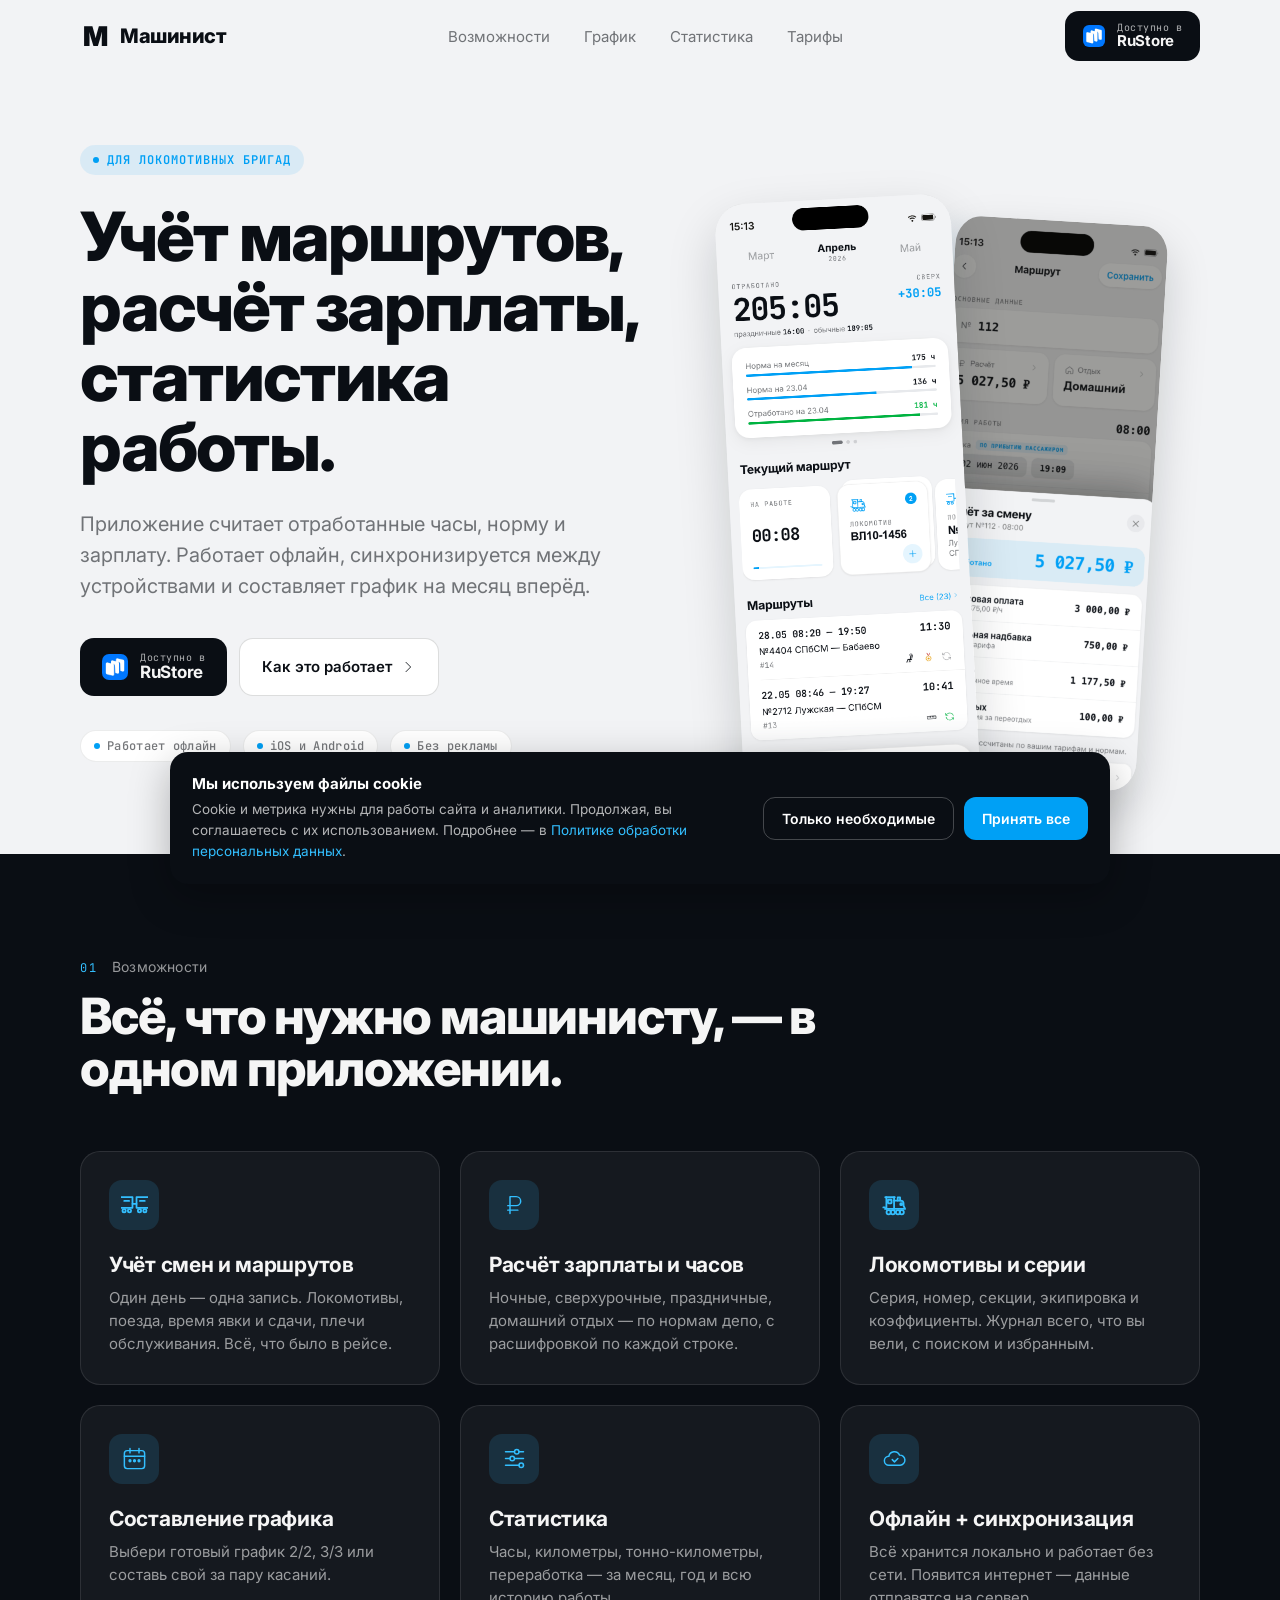
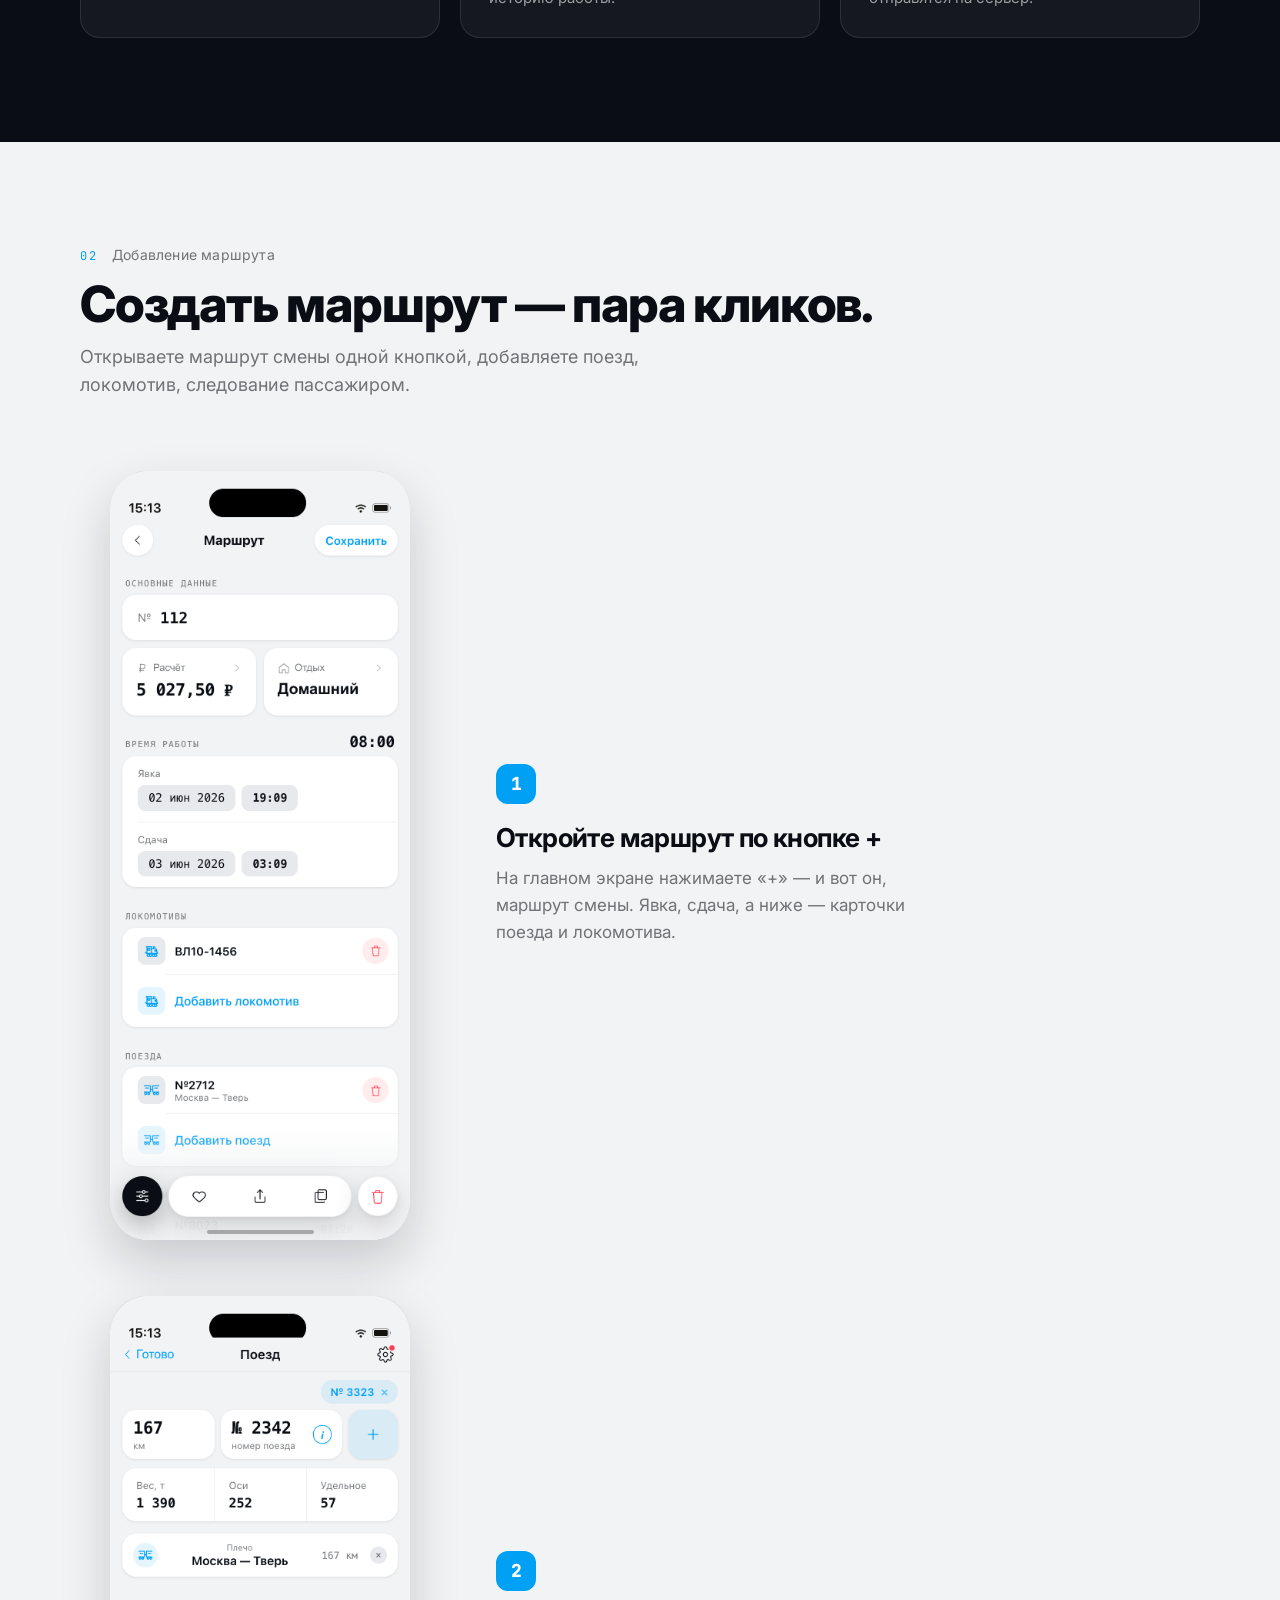
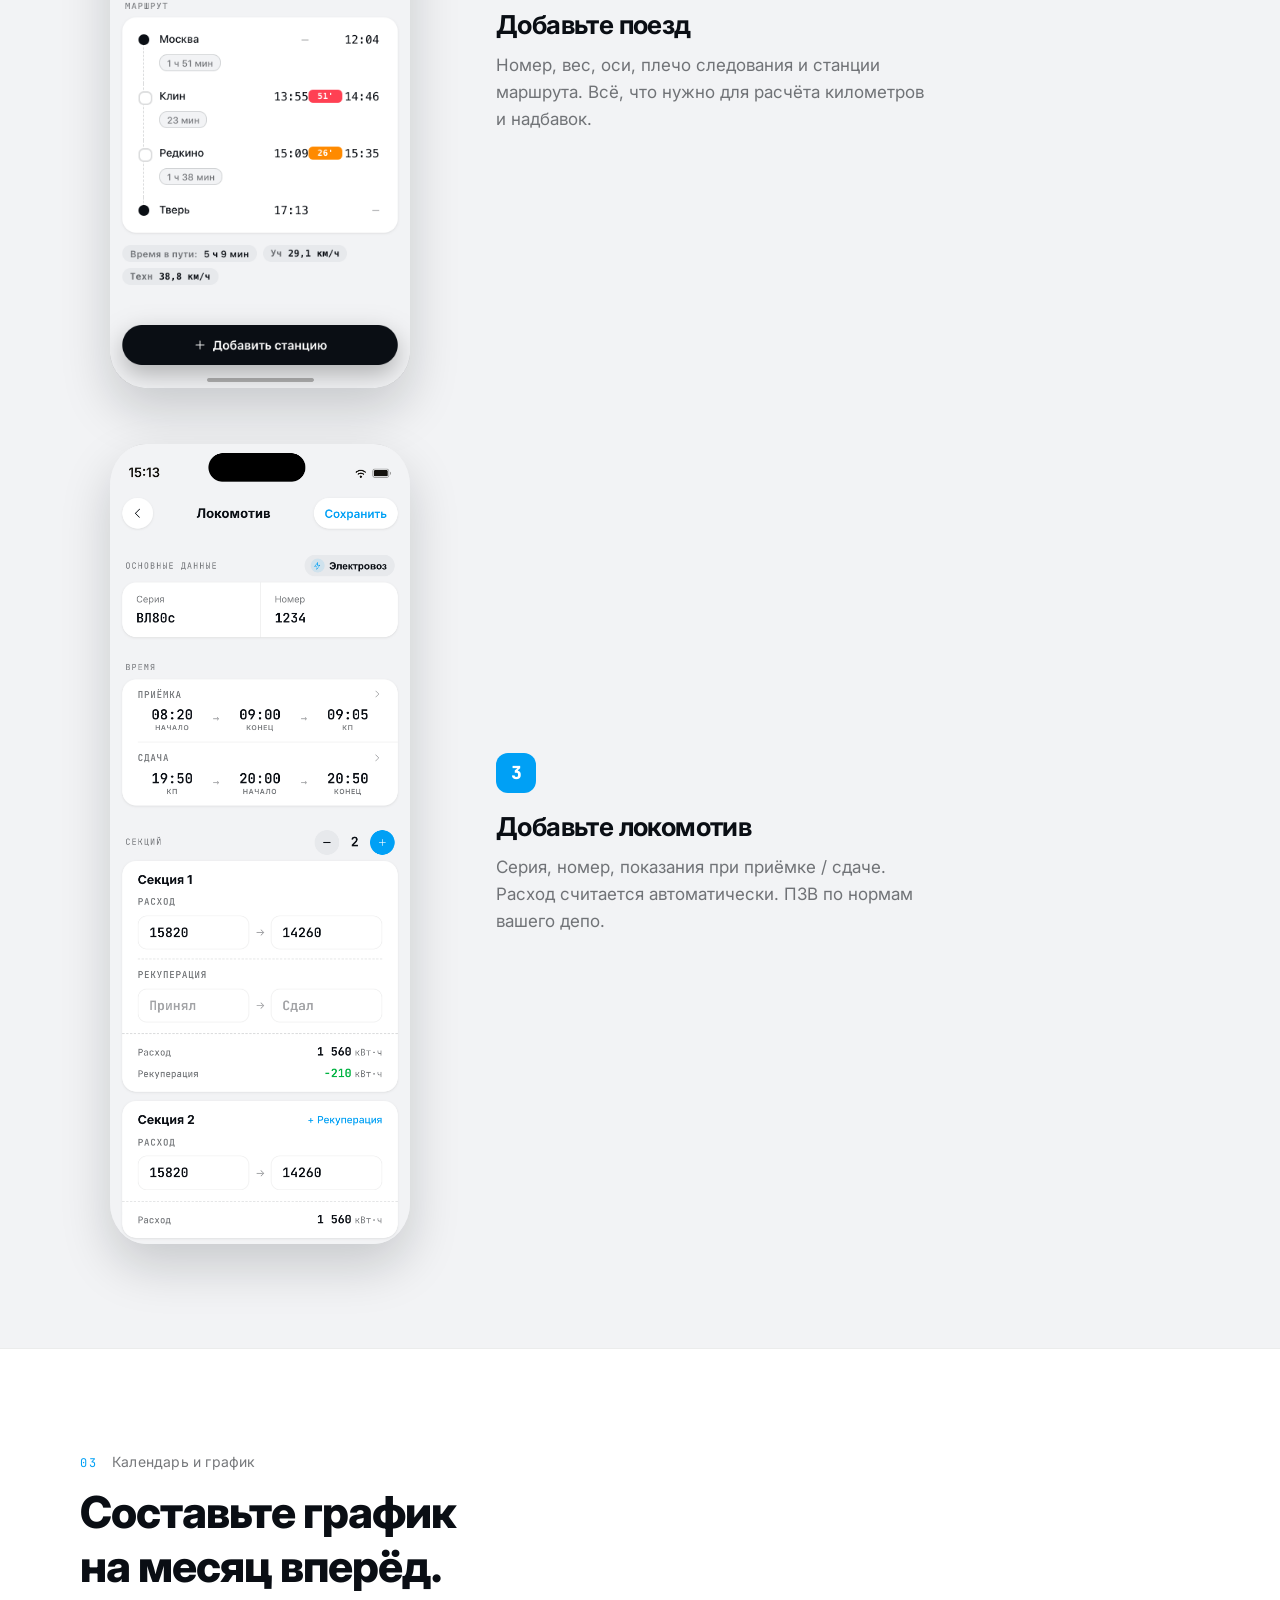
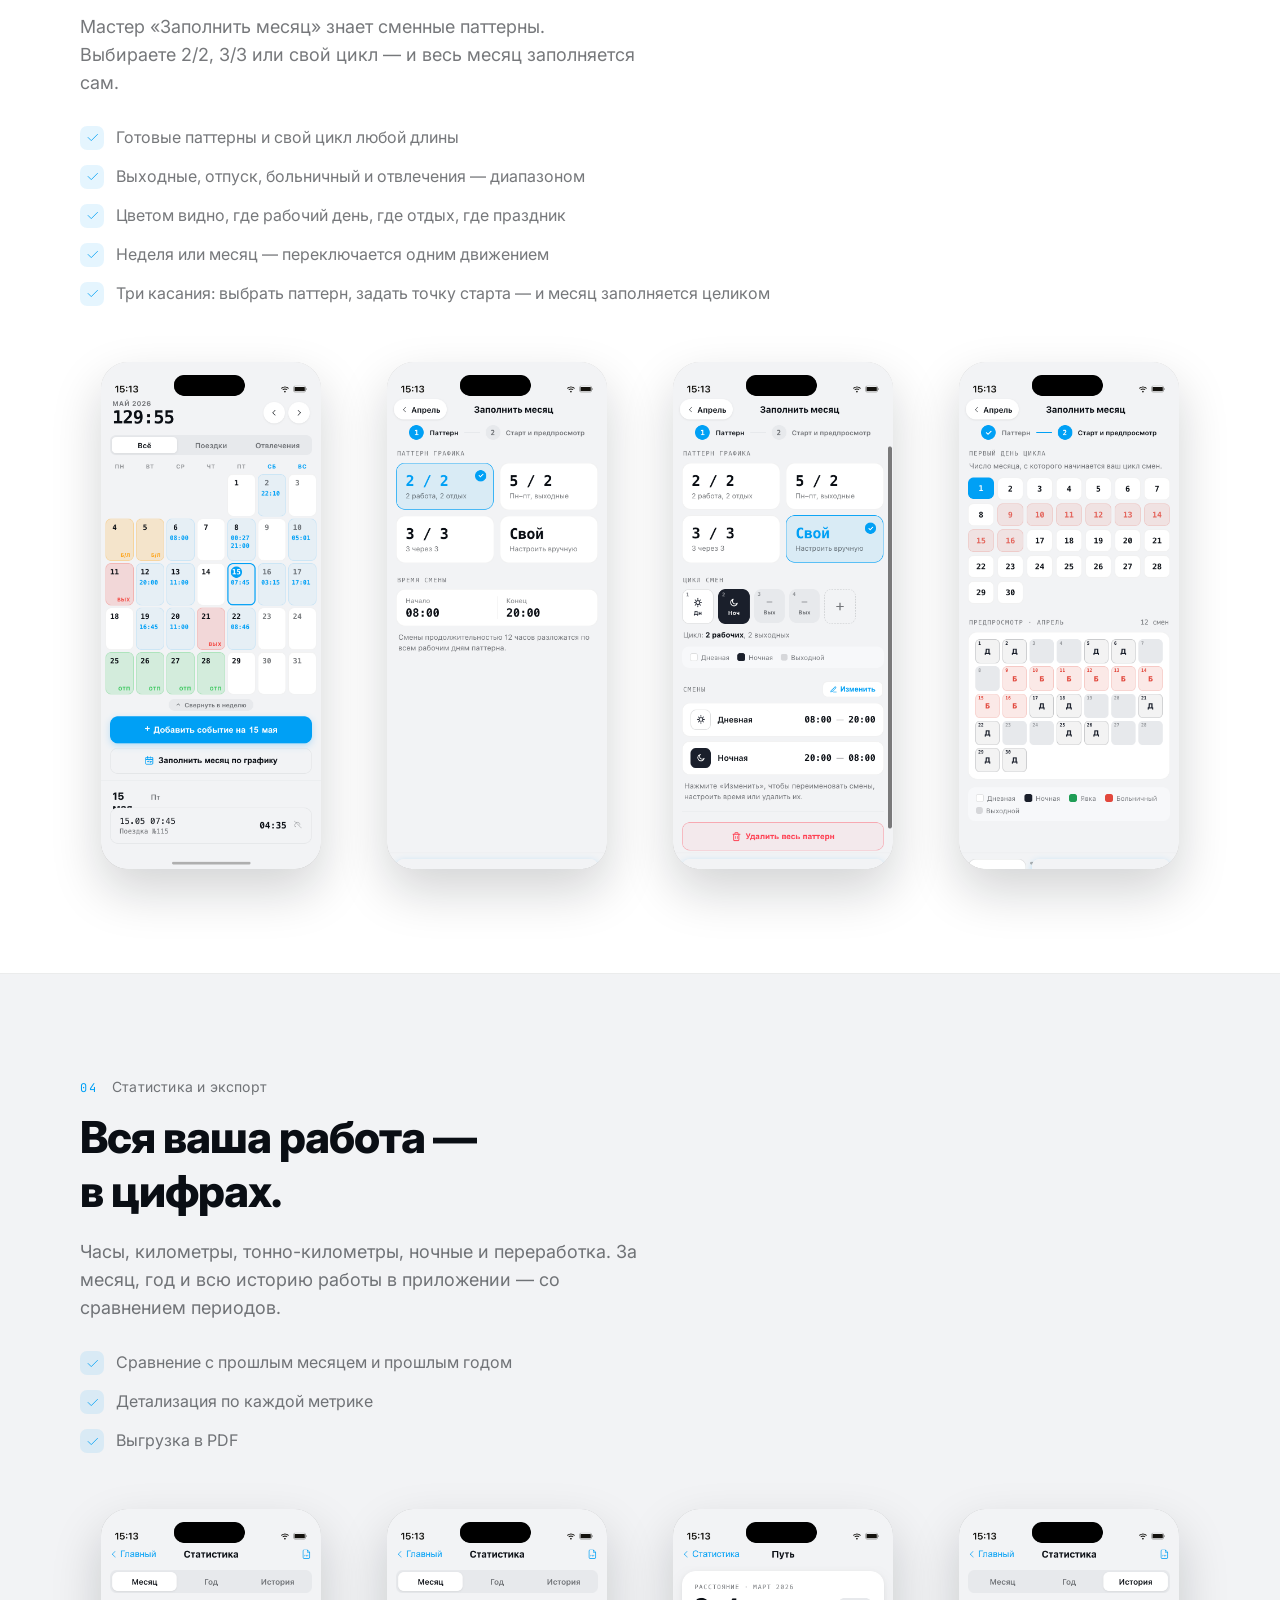
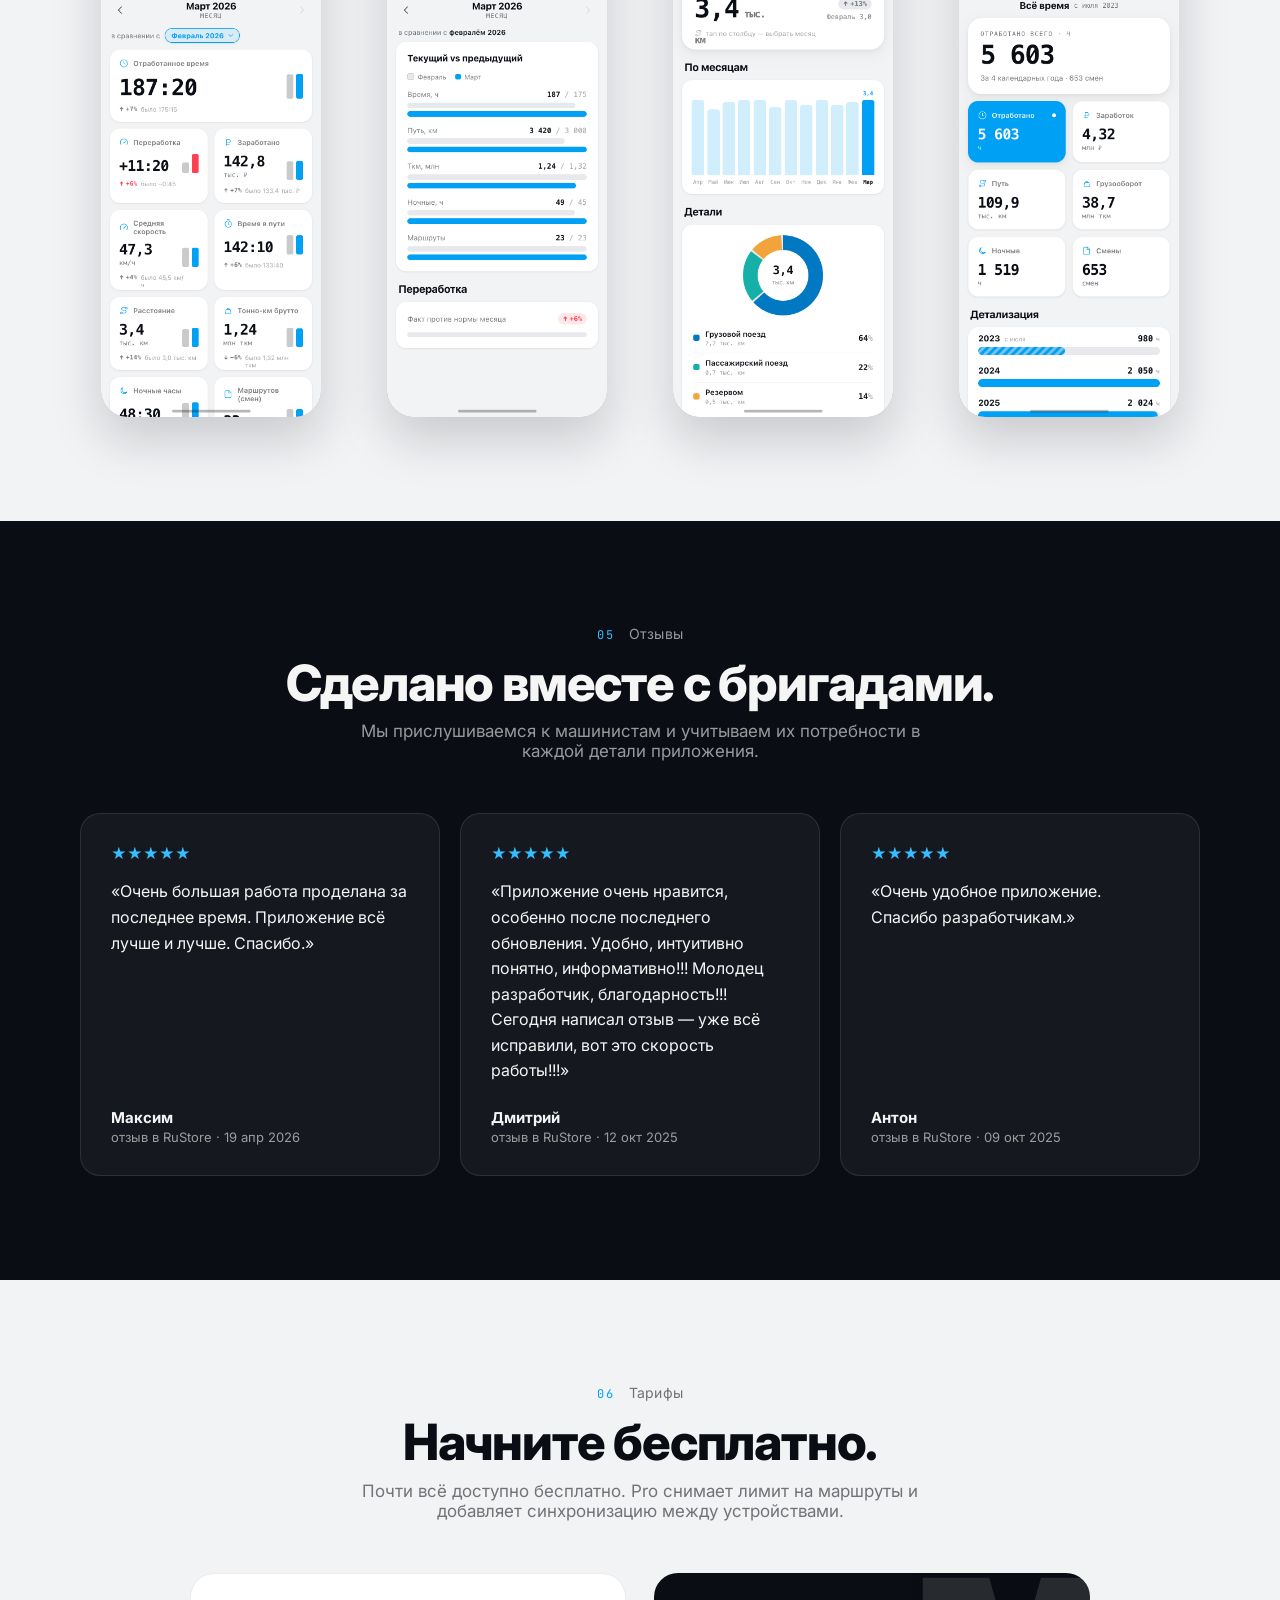
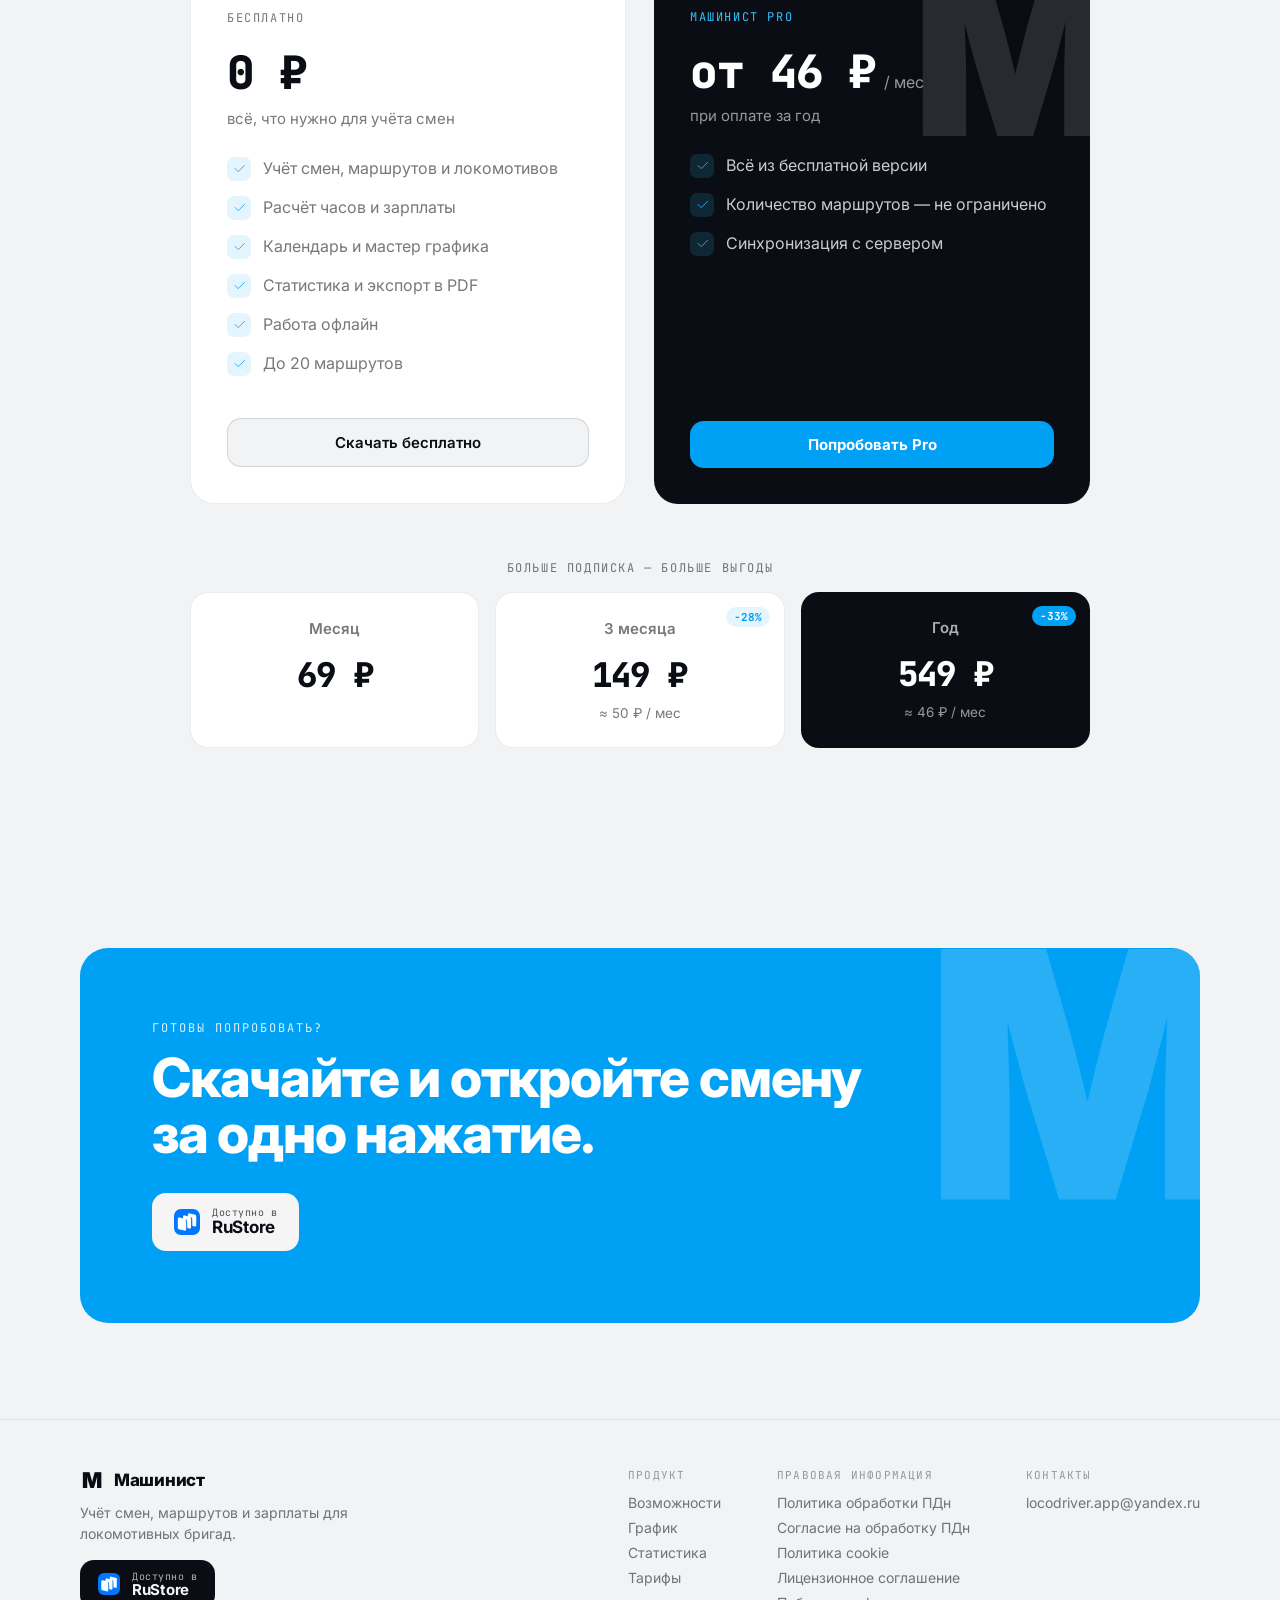
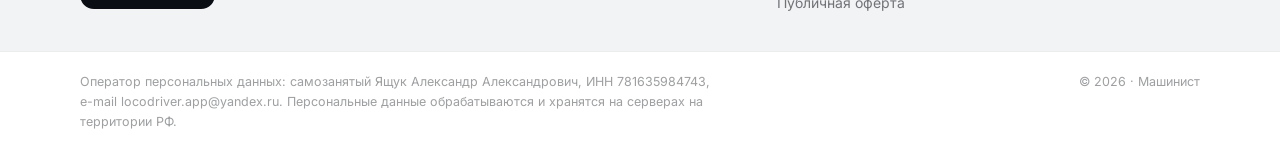
==== commit ffe2ae67: "legal: добавить оферту, заменить политику ПДн, поправить лицензию - offer.html — Публичная оферта (М" ====
--- a/index.html
+++ b/index.html
@@ -348,7 +348,7 @@
       </div>
       <div class="footer-col">
         <div class="title">ПРАВОВАЯ ИНФОРМАЦИЯ</div>
-        <div class="links"><a href="privacy.html">Политика обработки ПДн</a><a href="consent.html">Согласие на обработку ПДн</a><a href="privacy.html">Политика cookie</a><a href="license.html">Лицензионное соглашение</a></div>
+        <div class="links"><a href="privacy.html">Политика обработки ПДн</a><a href="consent.html">Согласие на обработку ПДн</a><a href="privacy.html">Политика cookie</a><a href="license.html">Лицензионное соглашение</a><a href="offer.html">Публичная оферта</a></div>
       </div>
       <div class="footer-col">
         <div class="title">КОНТАКТЫ</div>
--- a/styles.css
+++ b/styles.css
@@ -232,6 +232,11 @@
 .legal-list{margin:8px 0 0;padding-left:0;list-style:none}
 .legal-list li{display:flex;gap:10px;margin-bottom:8px}
 .legal-list li::before{content:"";flex:none;width:6px;height:6px;border-radius:3px;margin-top:9px;background:var(--accent)}
+.legal-table-wrap{overflow-x:auto;margin:14px 0;-webkit-overflow-scrolling:touch}
+.legal-table{border-collapse:collapse;min-width:760px;width:100%;font-size:13px;line-height:1.45}
+.legal-table th,.legal-table td{border:1px solid var(--border);padding:9px 11px;text-align:left;vertical-align:top;color:var(--muted)}
+.legal-table th{background:var(--bg);color:var(--ink);font-weight:700;font-size:12px;white-space:nowrap}
+.legal-table td.purpose{background:var(--accentSoft);color:var(--ink);font-weight:600}
 
 /* ═══ Responsive ═══ */
 @media(max-width:1024px){
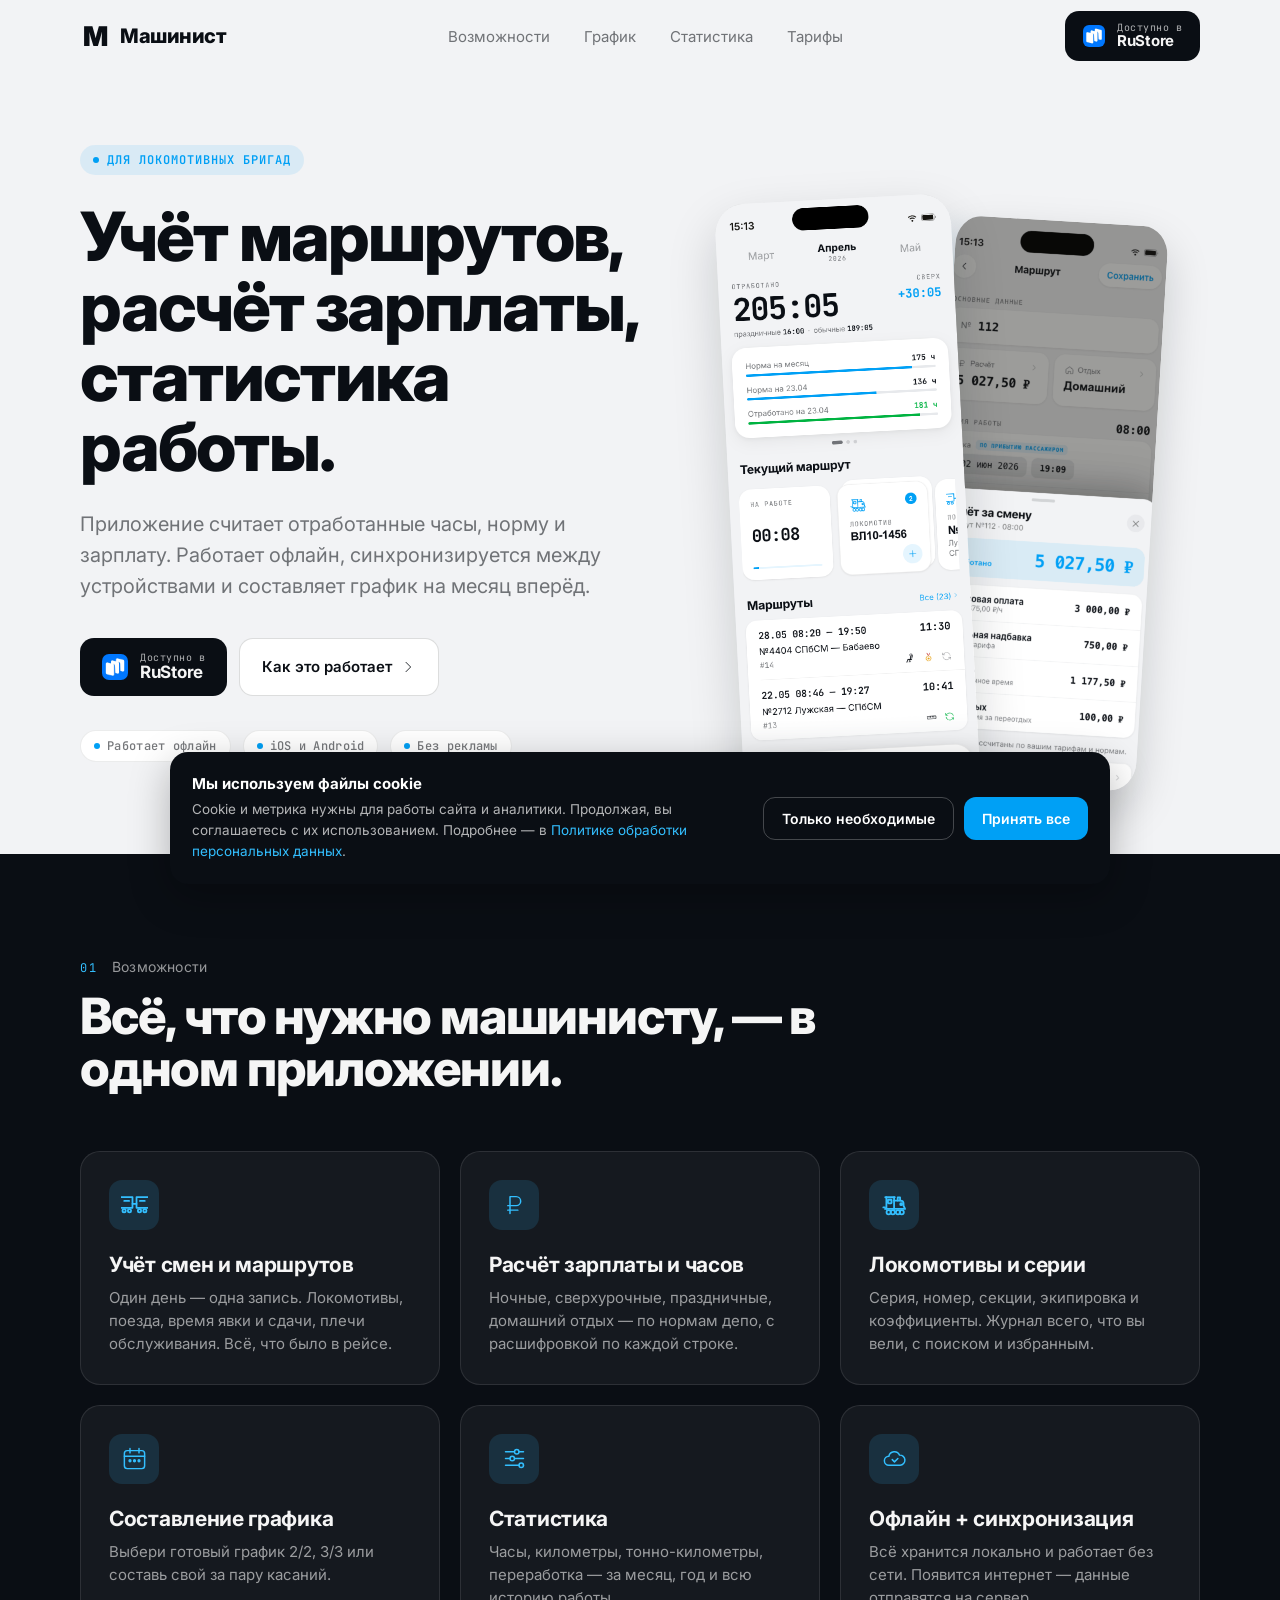
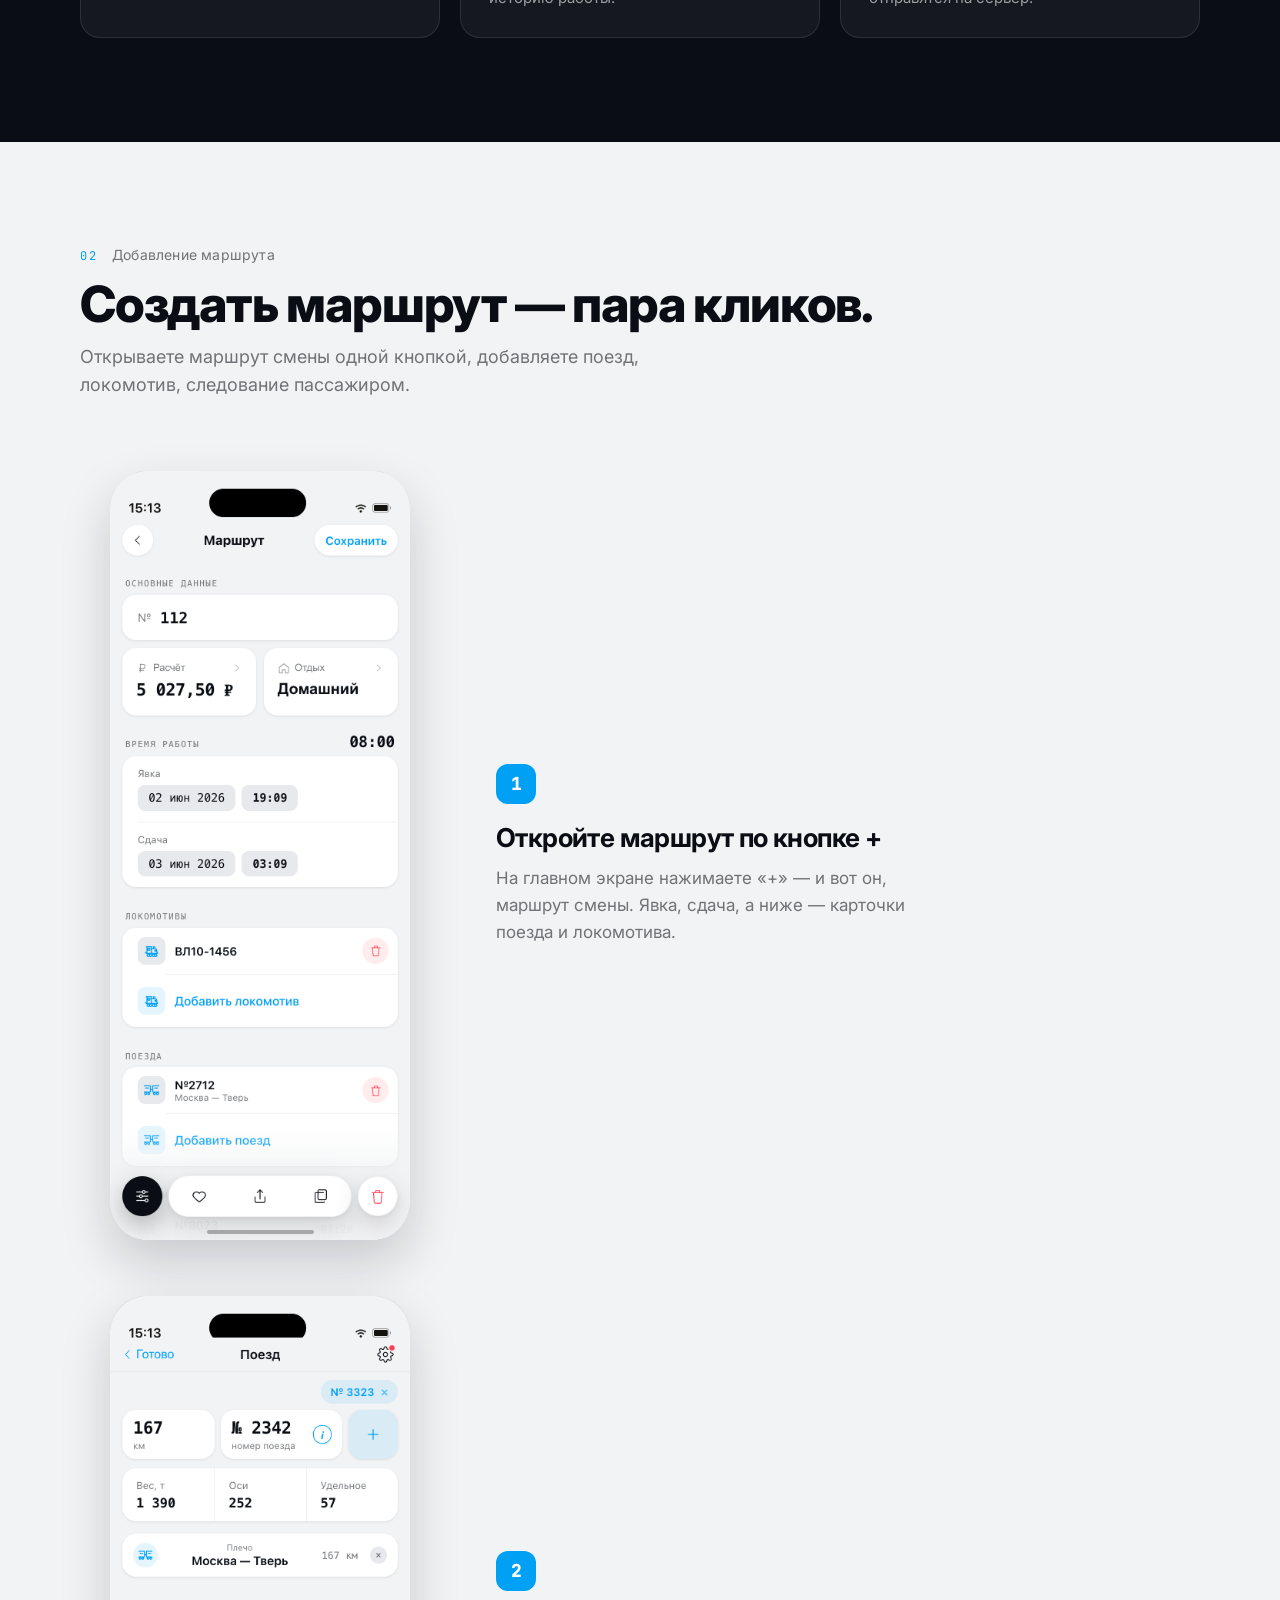
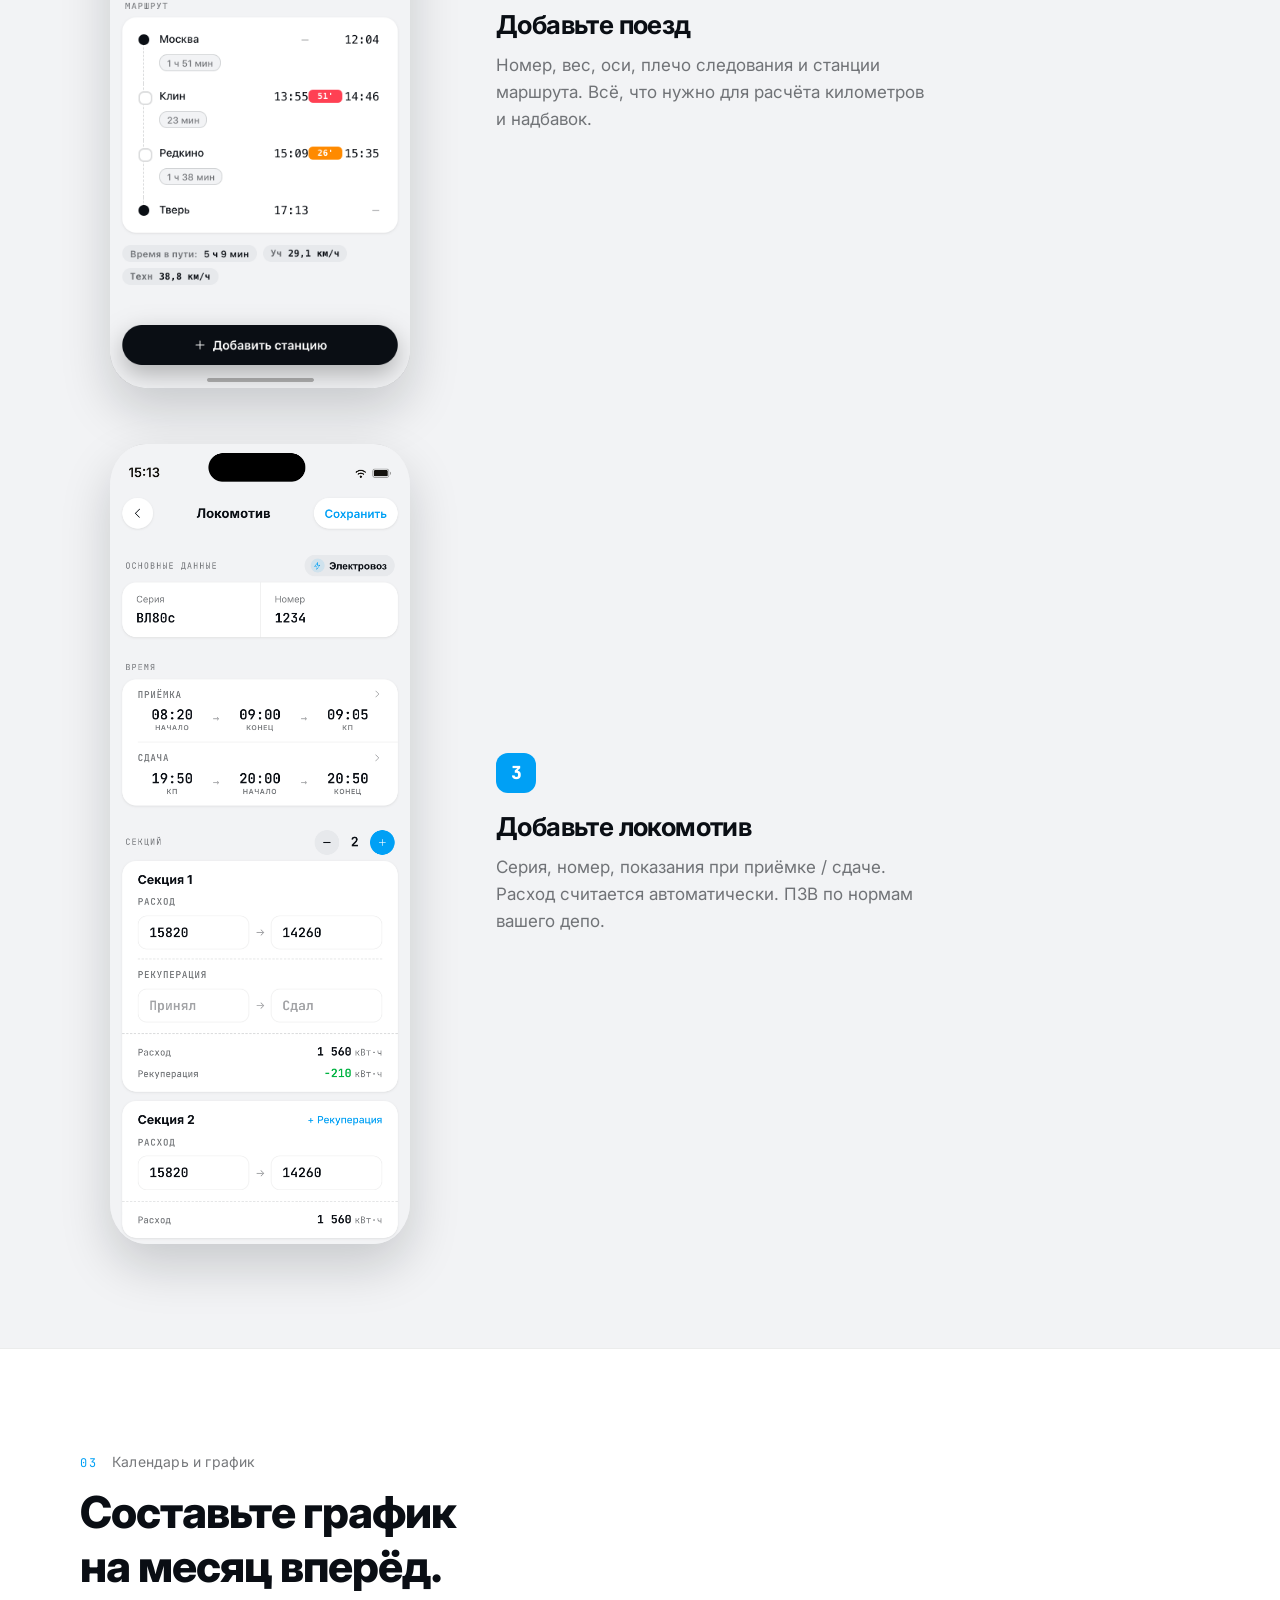
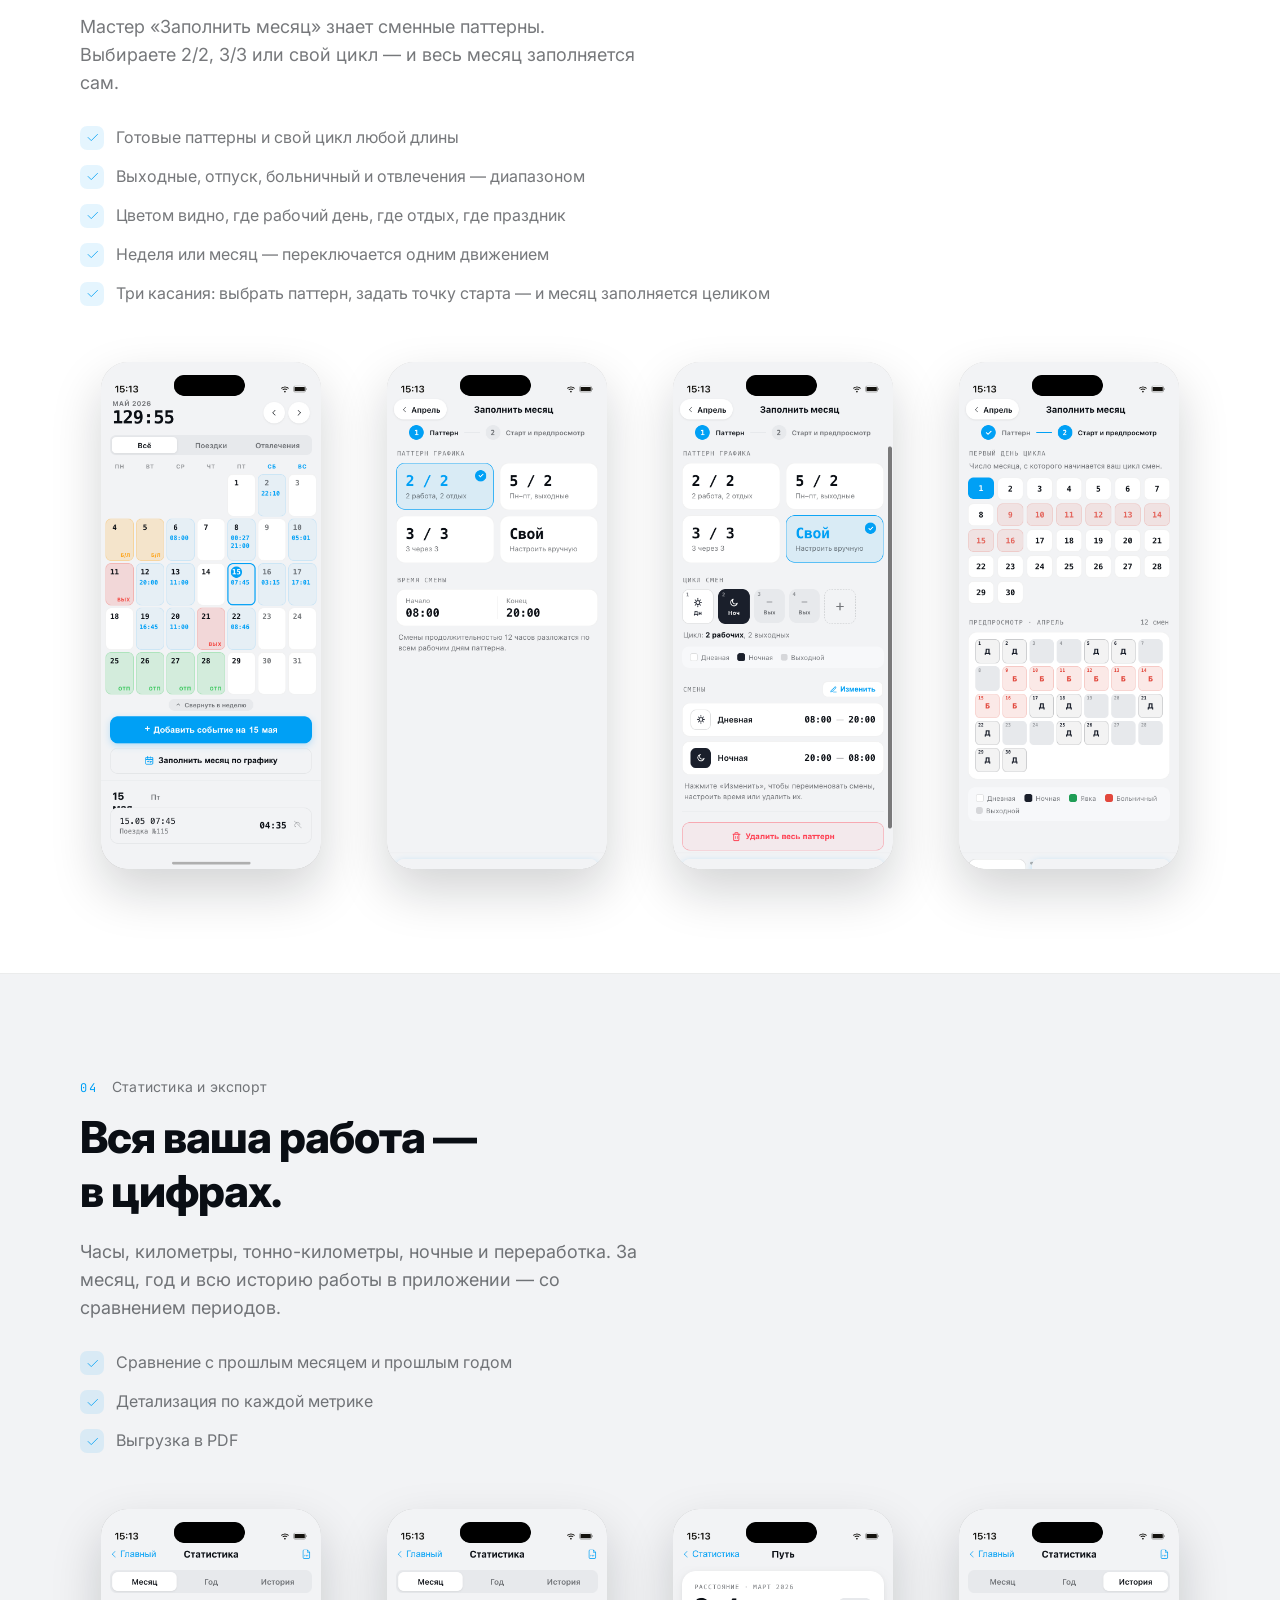
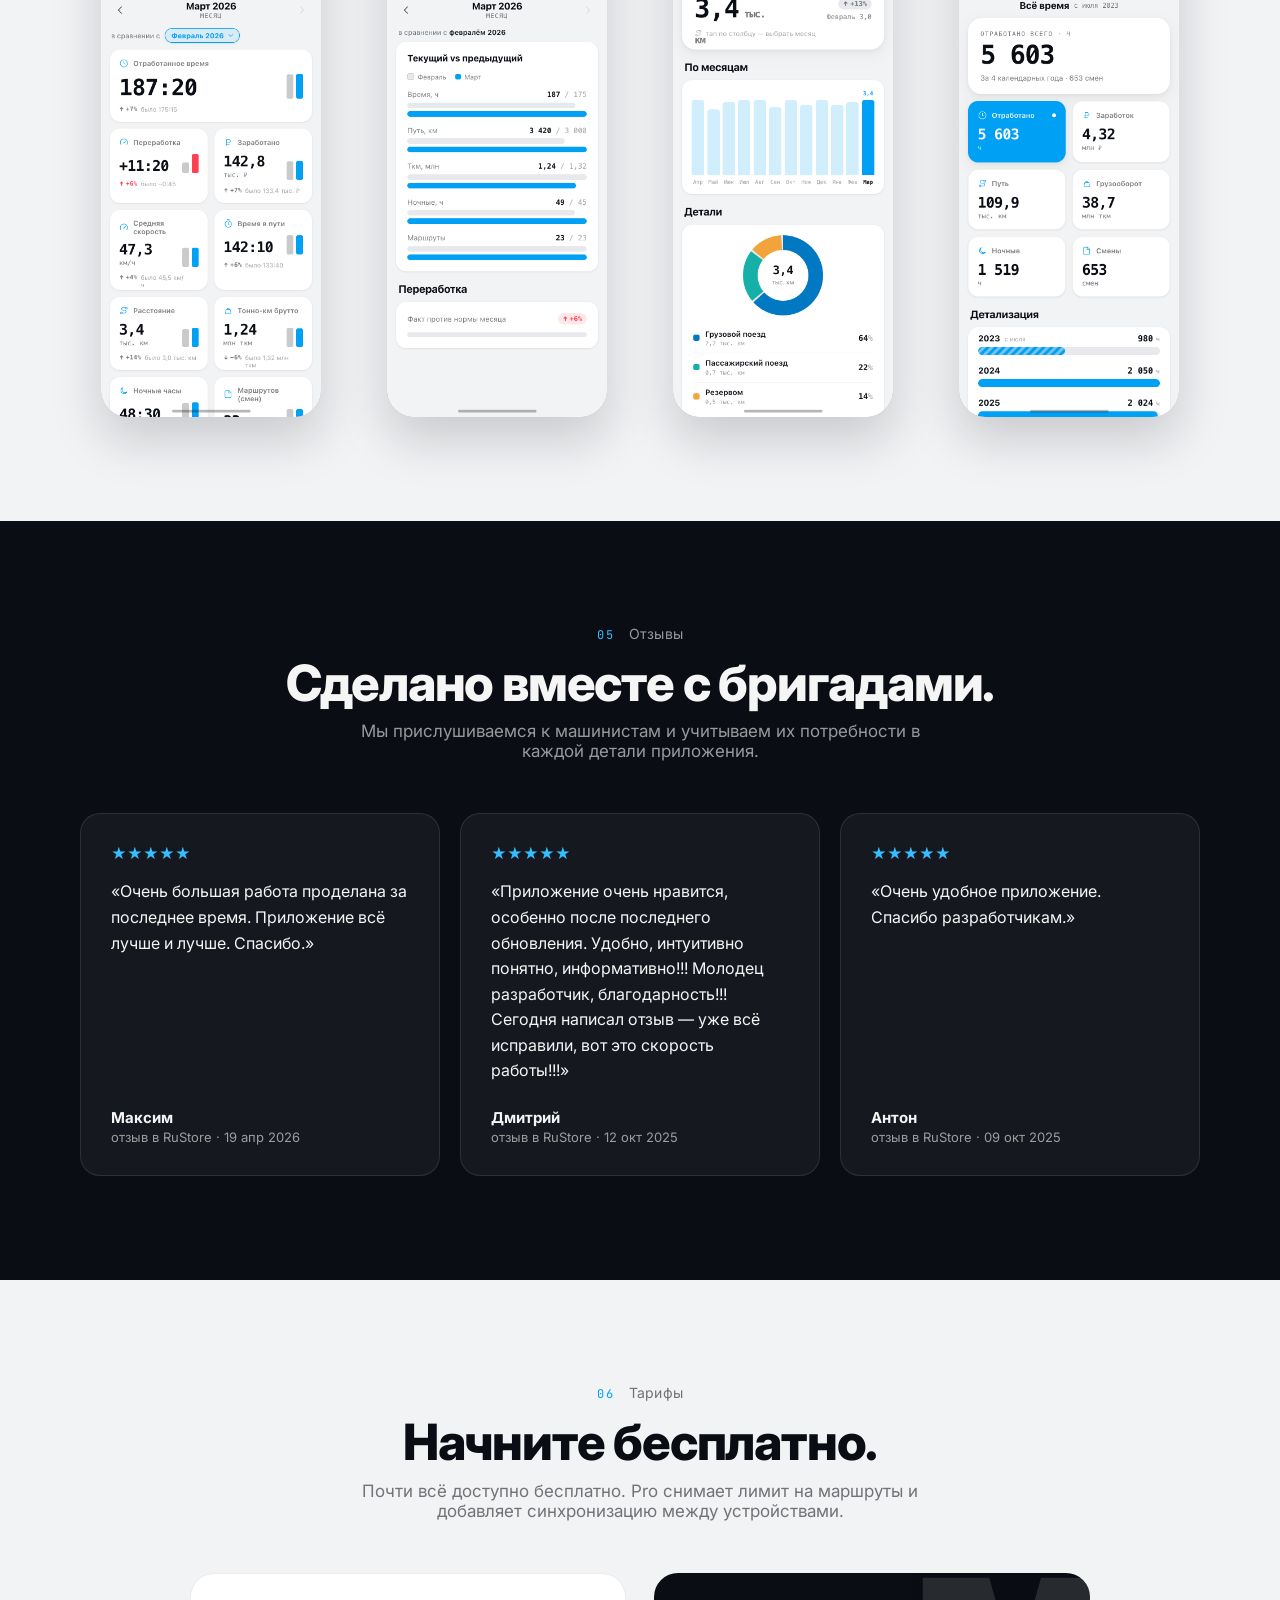
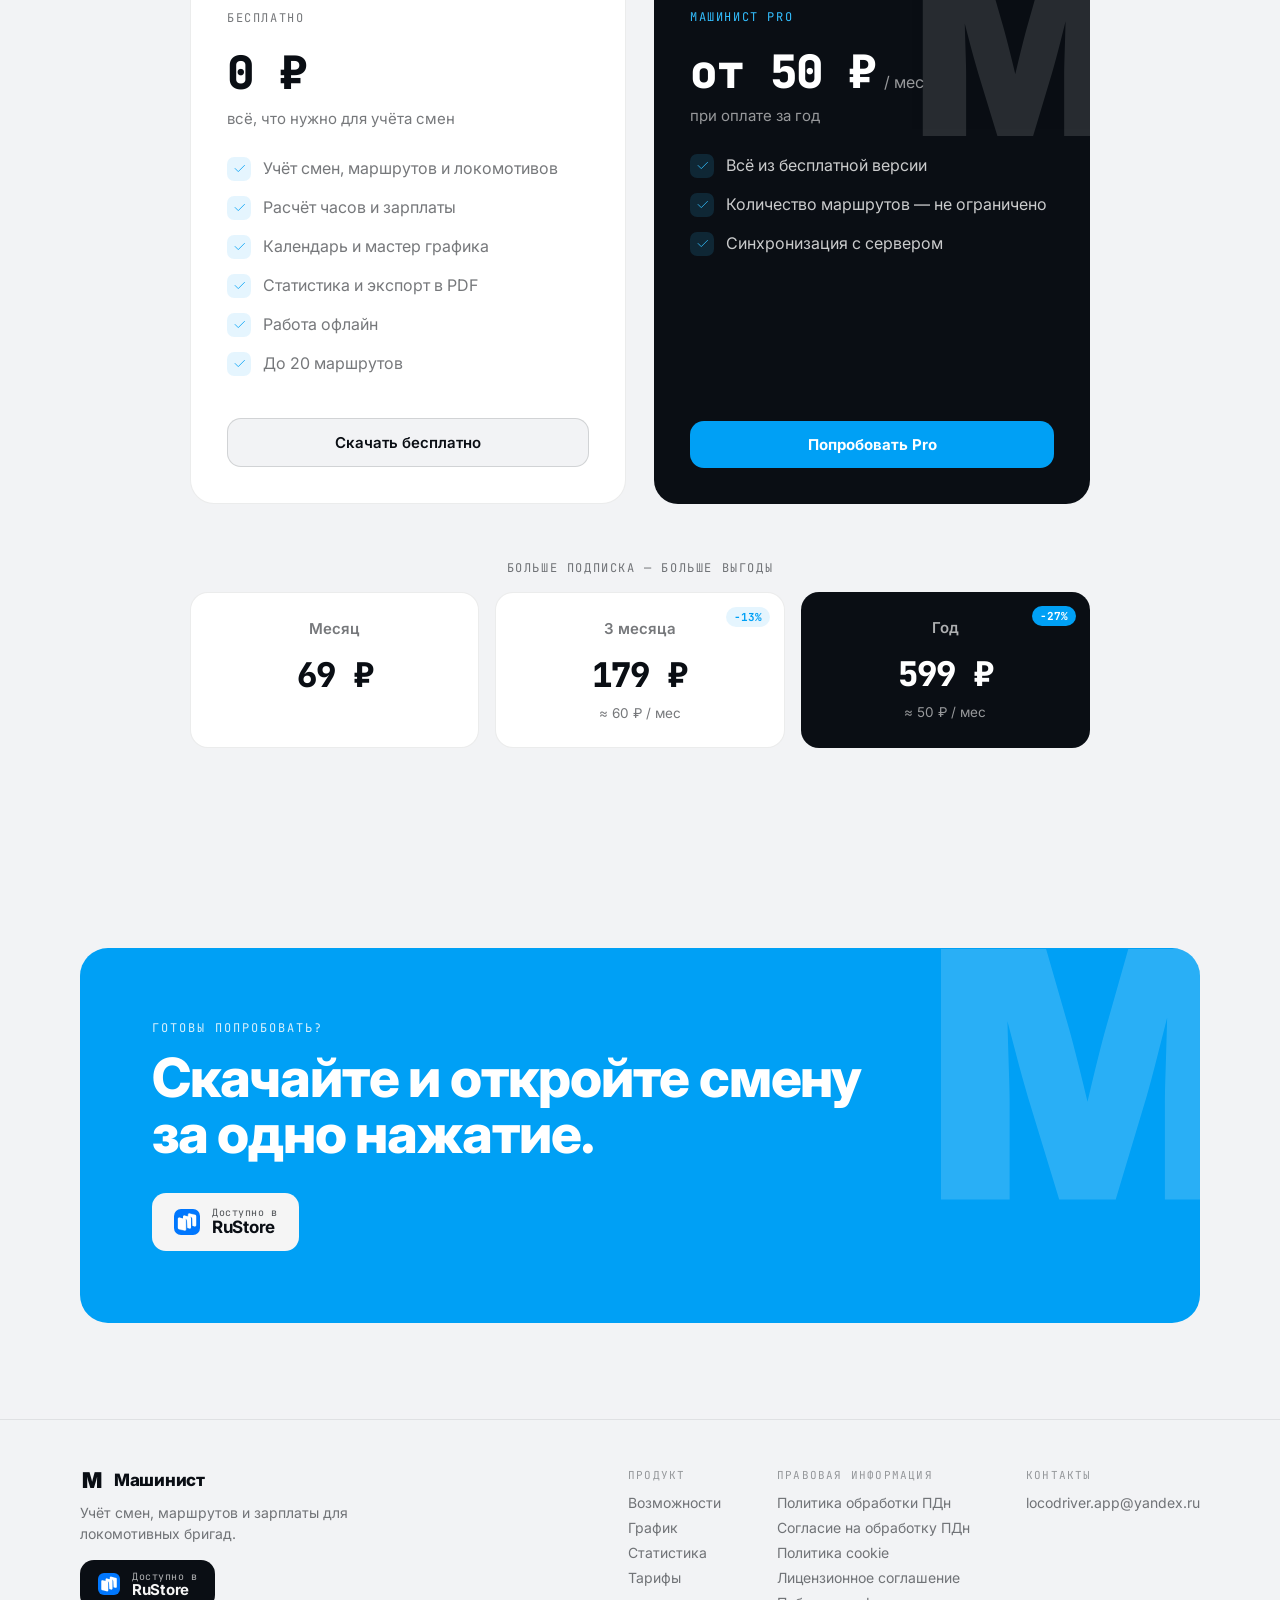
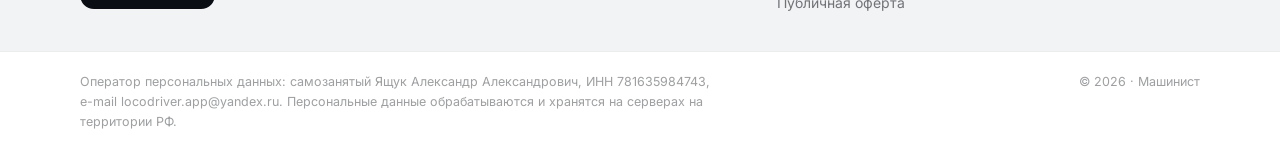
==== commit ad8a255b: "copy: обновить тарифы 69/179/599 ₽ и пересчитать скидки - 3 мес 179 ₽ (−13%, ≈60/мес), год 599 ₽ (−2" ====
--- a/index.html
+++ b/index.html
@@ -267,7 +267,7 @@
         <div class="plan__inner">
           <div style="display:flex;align-items:center;gap:10px;margin-bottom:16px"><span class="plan__kick" style="margin-bottom:0">МАШИНИСТ PRO</span></div>
           <div style="margin-bottom:28px">
-            <div style="display:flex;align-items:baseline;gap:8px"><span class="plan__price" style="white-space:nowrap;flex:none">от 46 ₽</span><span style="font-size:16px;color:var(--d-muted)">/ мес</span></div>
+            <div style="display:flex;align-items:baseline;gap:8px"><span class="plan__price" style="white-space:nowrap;flex:none">от 50 ₽</span><span style="font-size:16px;color:var(--d-muted)">/ мес</span></div>
             <div style="font-size:15px;color:var(--d-muted);margin-top:4px">при оплате за год</div>
           </div>
           <ul class="bullets-pro">
@@ -283,8 +283,8 @@
       <div class="price-compare__kick">БОЛЬШЕ ПОДПИСКА — БОЛЬШЕ ВЫГОДЫ</div>
       <div class="price-3">
         <div class="price-card"><div class="price-card__name">Месяц</div><div class="price-card__price">69 ₽</div></div>
-        <div class="price-card"><span class="price-card__tag">−28%</span><div class="price-card__name">3 месяца</div><div class="price-card__price">149 ₽</div><div class="price-card__per">≈ 50 ₽ / мес</div></div>
-        <div class="price-card best"><span class="price-card__tag">−33%</span><div class="price-card__name">Год</div><div class="price-card__price">549 ₽</div><div class="price-card__per">≈ 46 ₽ / мес</div></div>
+        <div class="price-card"><span class="price-card__tag">−13%</span><div class="price-card__name">3 месяца</div><div class="price-card__price">179 ₽</div><div class="price-card__per">≈ 60 ₽ / мес</div></div>
+        <div class="price-card best"><span class="price-card__tag">−27%</span><div class="price-card__name">Год</div><div class="price-card__price">599 ₽</div><div class="price-card__per">≈ 50 ₽ / мес</div></div>
       </div>
     </div>
   </div>
@@ -300,7 +300,7 @@
       <details class="faq-item"><summary>Работает ли без интернета?<span class="plus"><svg width="20" height="20" viewBox="0 0 24 24" fill="none" stroke="currentColor" stroke-width="1.3" stroke-linecap="round"><path d="M12 5v14M5 12h14"/></svg></span></summary><div class="answer">Да. Всё хранится и считается локально на телефоне. Синхронизация — опция для Pro, а не обязательное условие работы.</div></details>
       <details class="faq-item"><summary>Можно ли выгрузить данные?<span class="plus"><svg width="20" height="20" viewBox="0 0 24 24" fill="none" stroke="currentColor" stroke-width="1.3" stroke-linecap="round"><path d="M12 5v14M5 12h14"/></svg></span></summary><div class="answer">Да — в PDF. PDF-расшифровка смены и статистики подходит для разговора с расчётчиком и для личного архива.</div></details>
       <details class="faq-item"><summary>Чем отличается домашний отдых?<span class="plus"><svg width="20" height="20" viewBox="0 0 24 24" fill="none" stroke="currentColor" stroke-width="1.3" stroke-linecap="round"><path d="M12 5v14M5 12h14"/></svg></span></summary><div class="answer">Это отдельный тип записи. Он считается по своим правилам (минимум 16 ч + полный отдых от времени работы) и не идёт в часы «на работе».</div></details>
-      <details class="faq-item"><summary>Сколько стоит приложение?<span class="plus"><svg width="20" height="20" viewBox="0 0 24 24" fill="none" stroke="currentColor" stroke-width="1.3" stroke-linecap="round"><path d="M12 5v14M5 12h14"/></svg></span></summary><div class="answer">Почти весь функционал бесплатный навсегда. Pro нужен, чтобы хранить больше 20 маршрутов и синхронизировать данные между устройствами: 69 ₽/мес, 149 ₽/3 мес или 549 ₽/год.</div></details>
+      <details class="faq-item"><summary>Сколько стоит приложение?<span class="plus"><svg width="20" height="20" viewBox="0 0 24 24" fill="none" stroke="currentColor" stroke-width="1.3" stroke-linecap="round"><path d="M12 5v14M5 12h14"/></svg></span></summary><div class="answer">Почти весь функционал бесплатный навсегда. Pro нужен, чтобы хранить больше 20 маршрутов и синхронизировать данные между устройствами: 69 ₽/мес, 179 ₽/3 мес или 599 ₽/год.</div></details>
       <details class="faq-item"><summary>На каких телефонах работает?<span class="plus"><svg width="20" height="20" viewBox="0 0 24 24" fill="none" stroke="currentColor" stroke-width="1.3" stroke-linecap="round"><path d="M12 5v14M5 12h14"/></svg></span></summary><div class="answer">iPhone (iOS) и Android-смартфоны. Данные синхронизируются между вашими устройствами через привязанный аккаунт.</div></details>
     </div>
   </div>
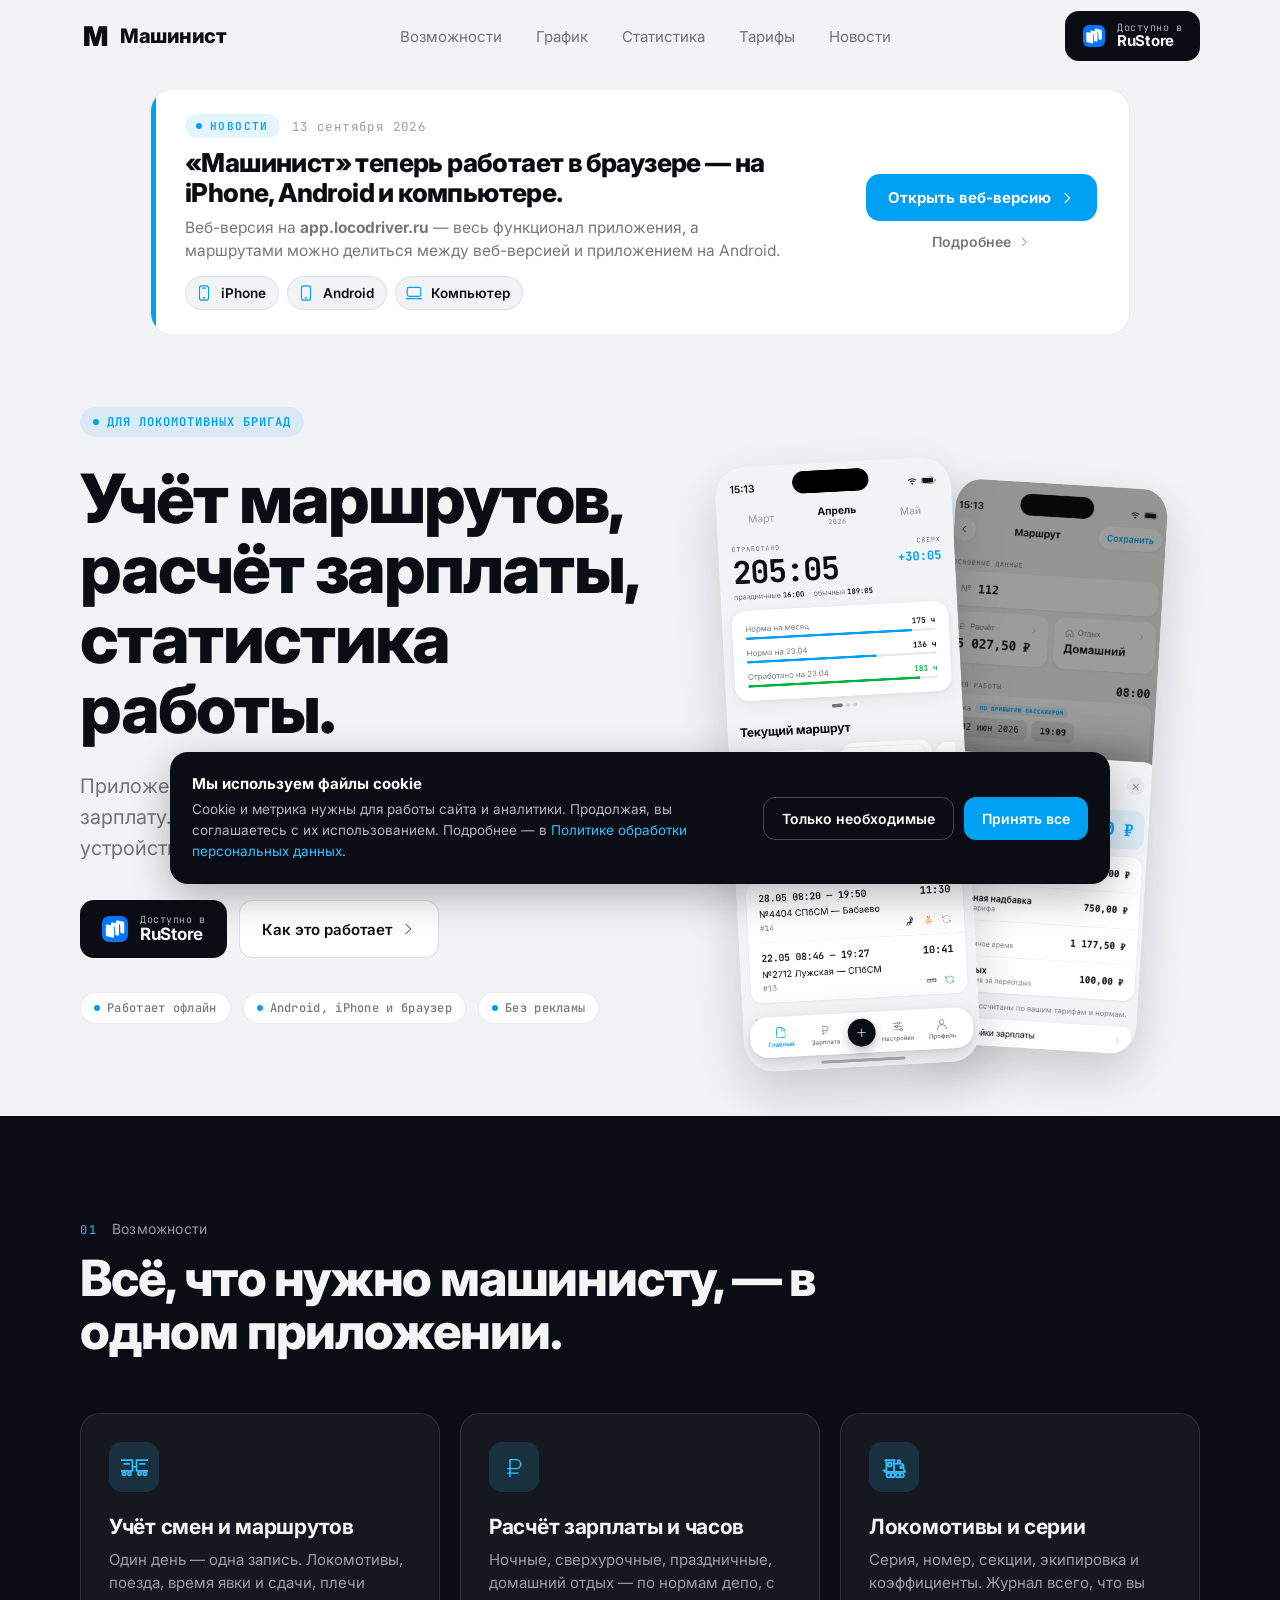
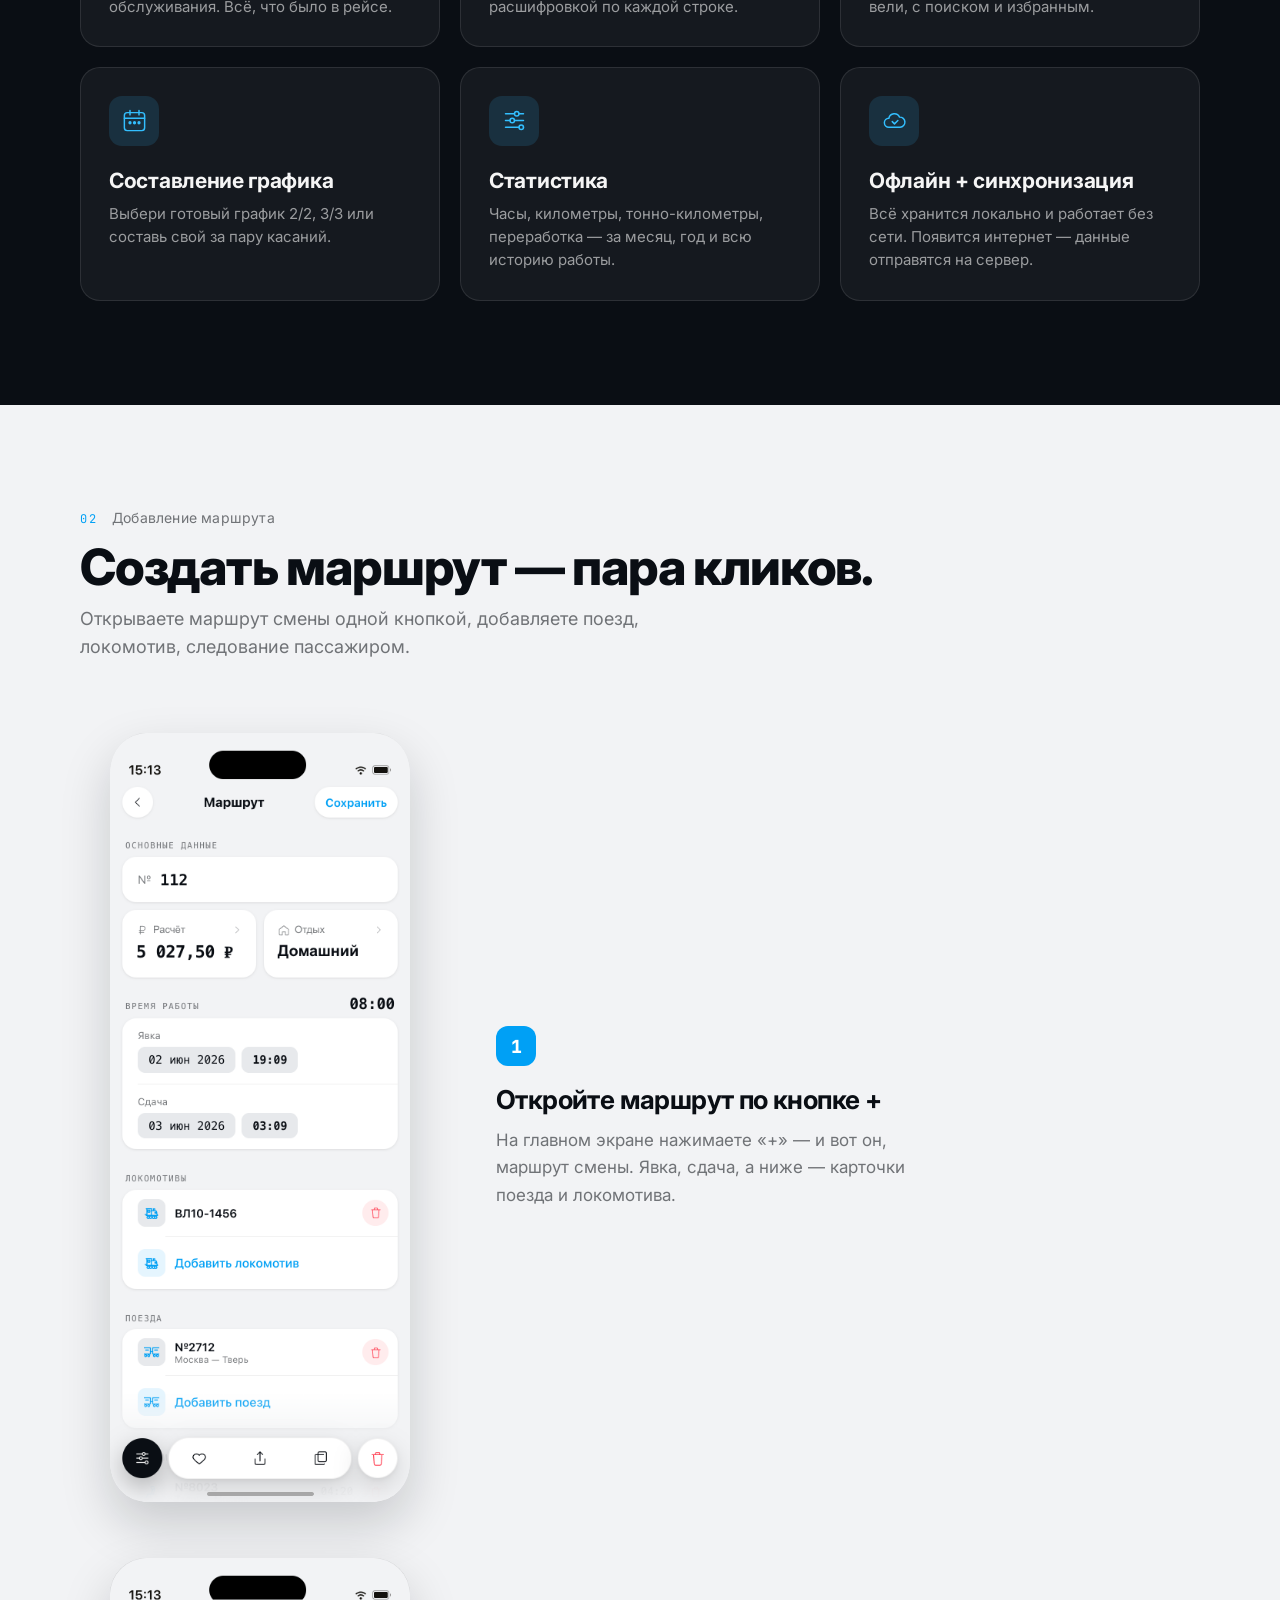
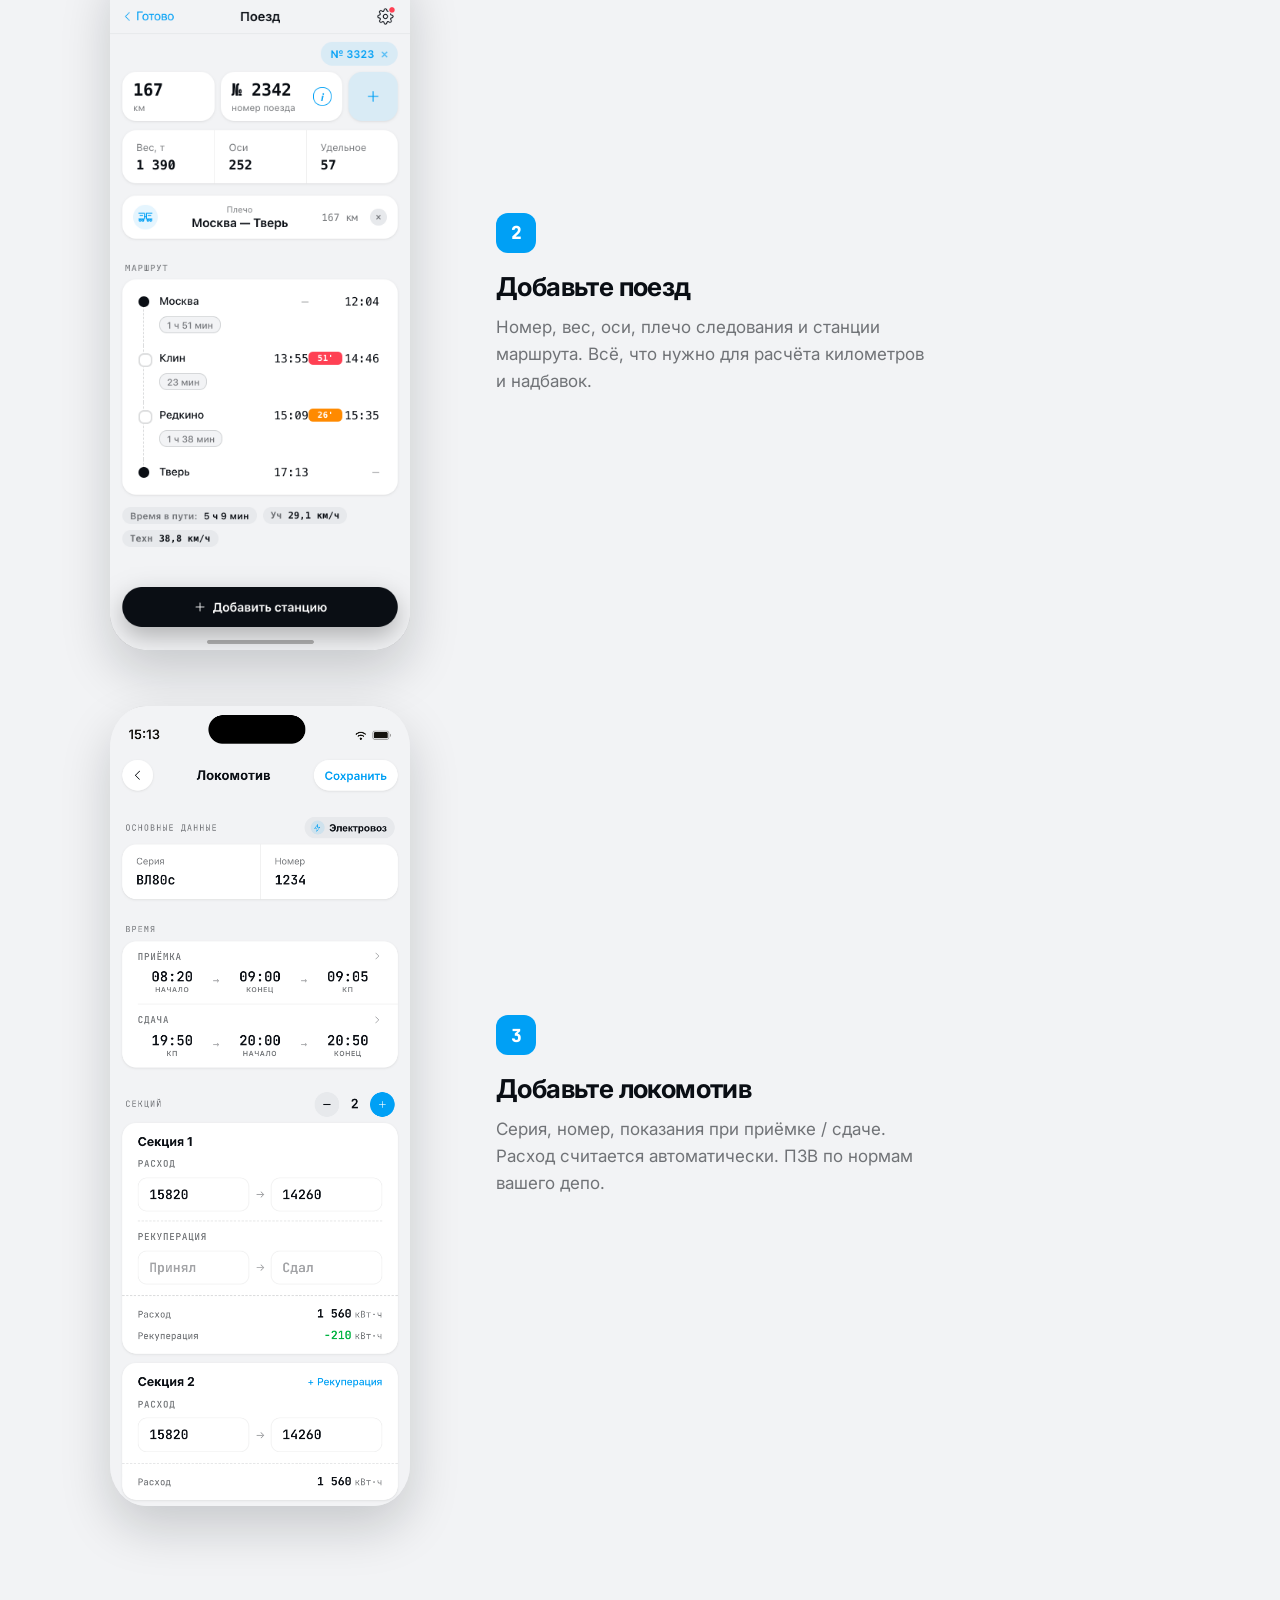
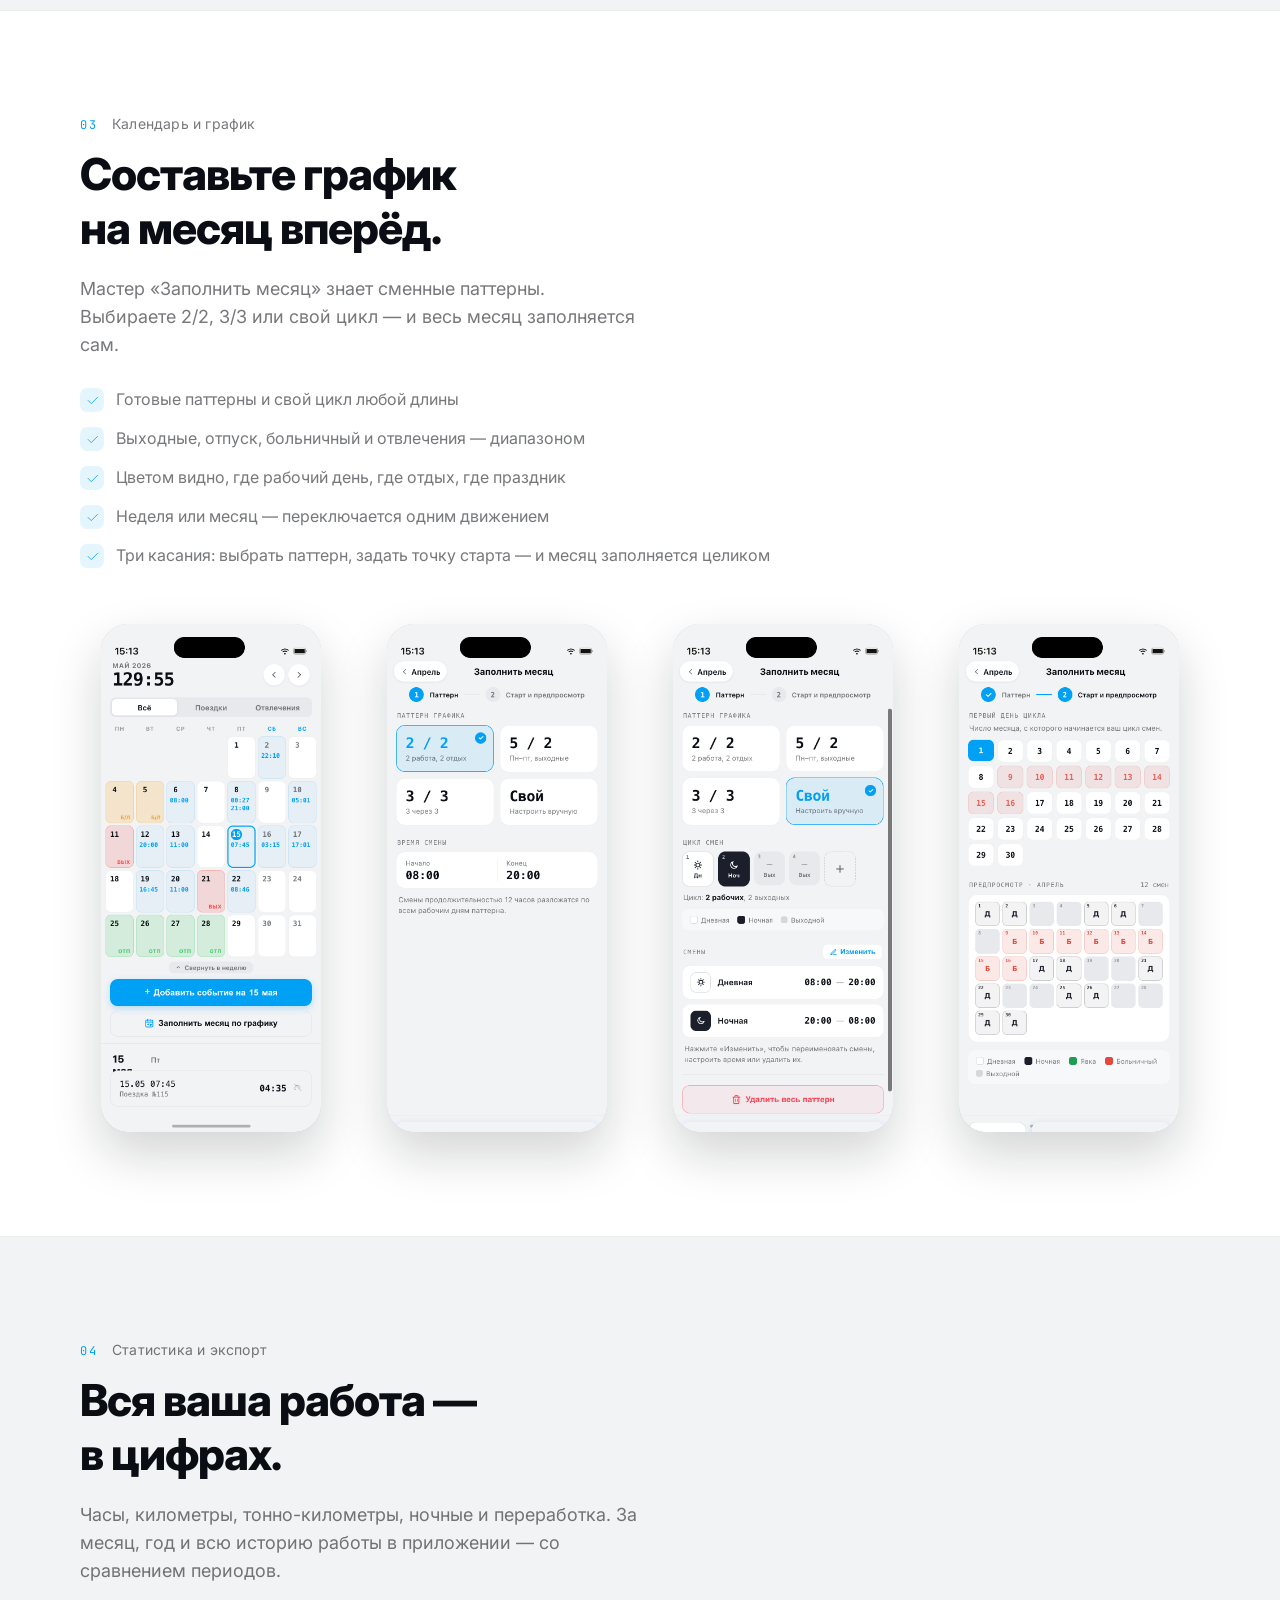
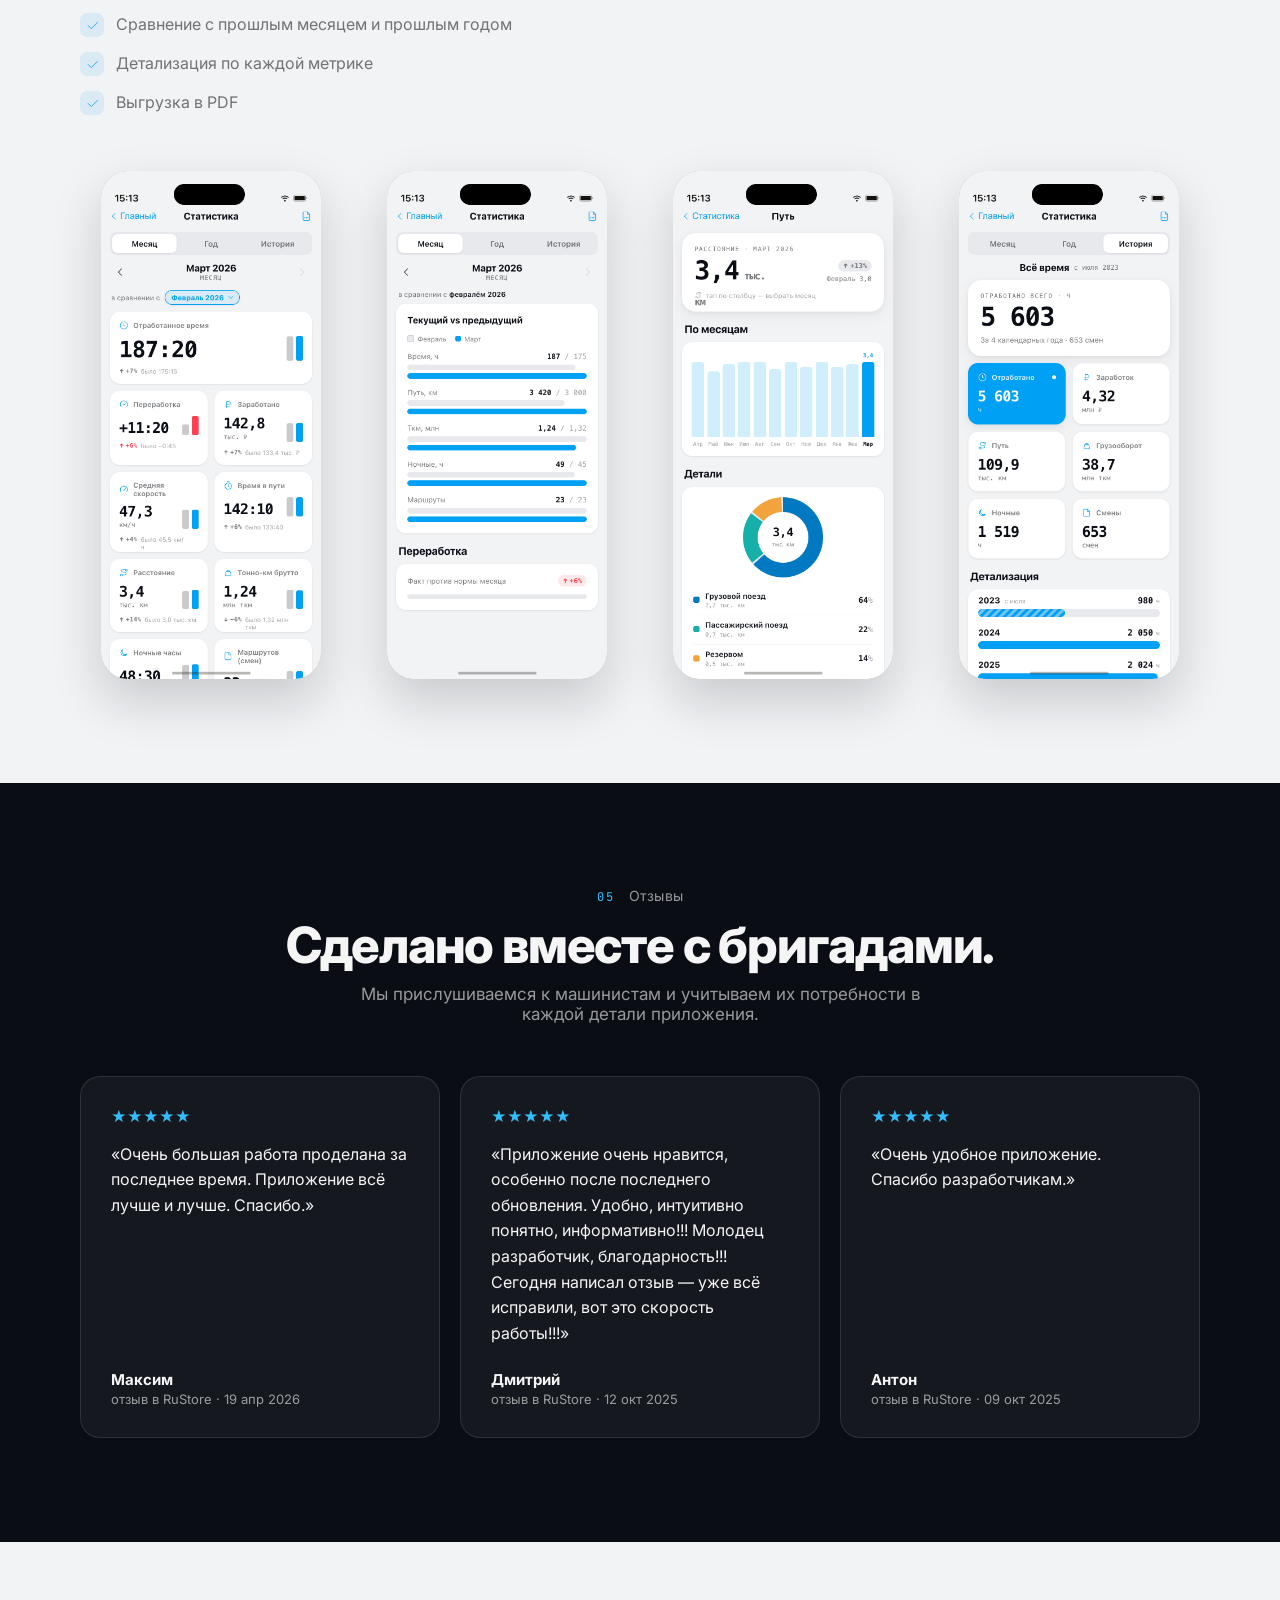
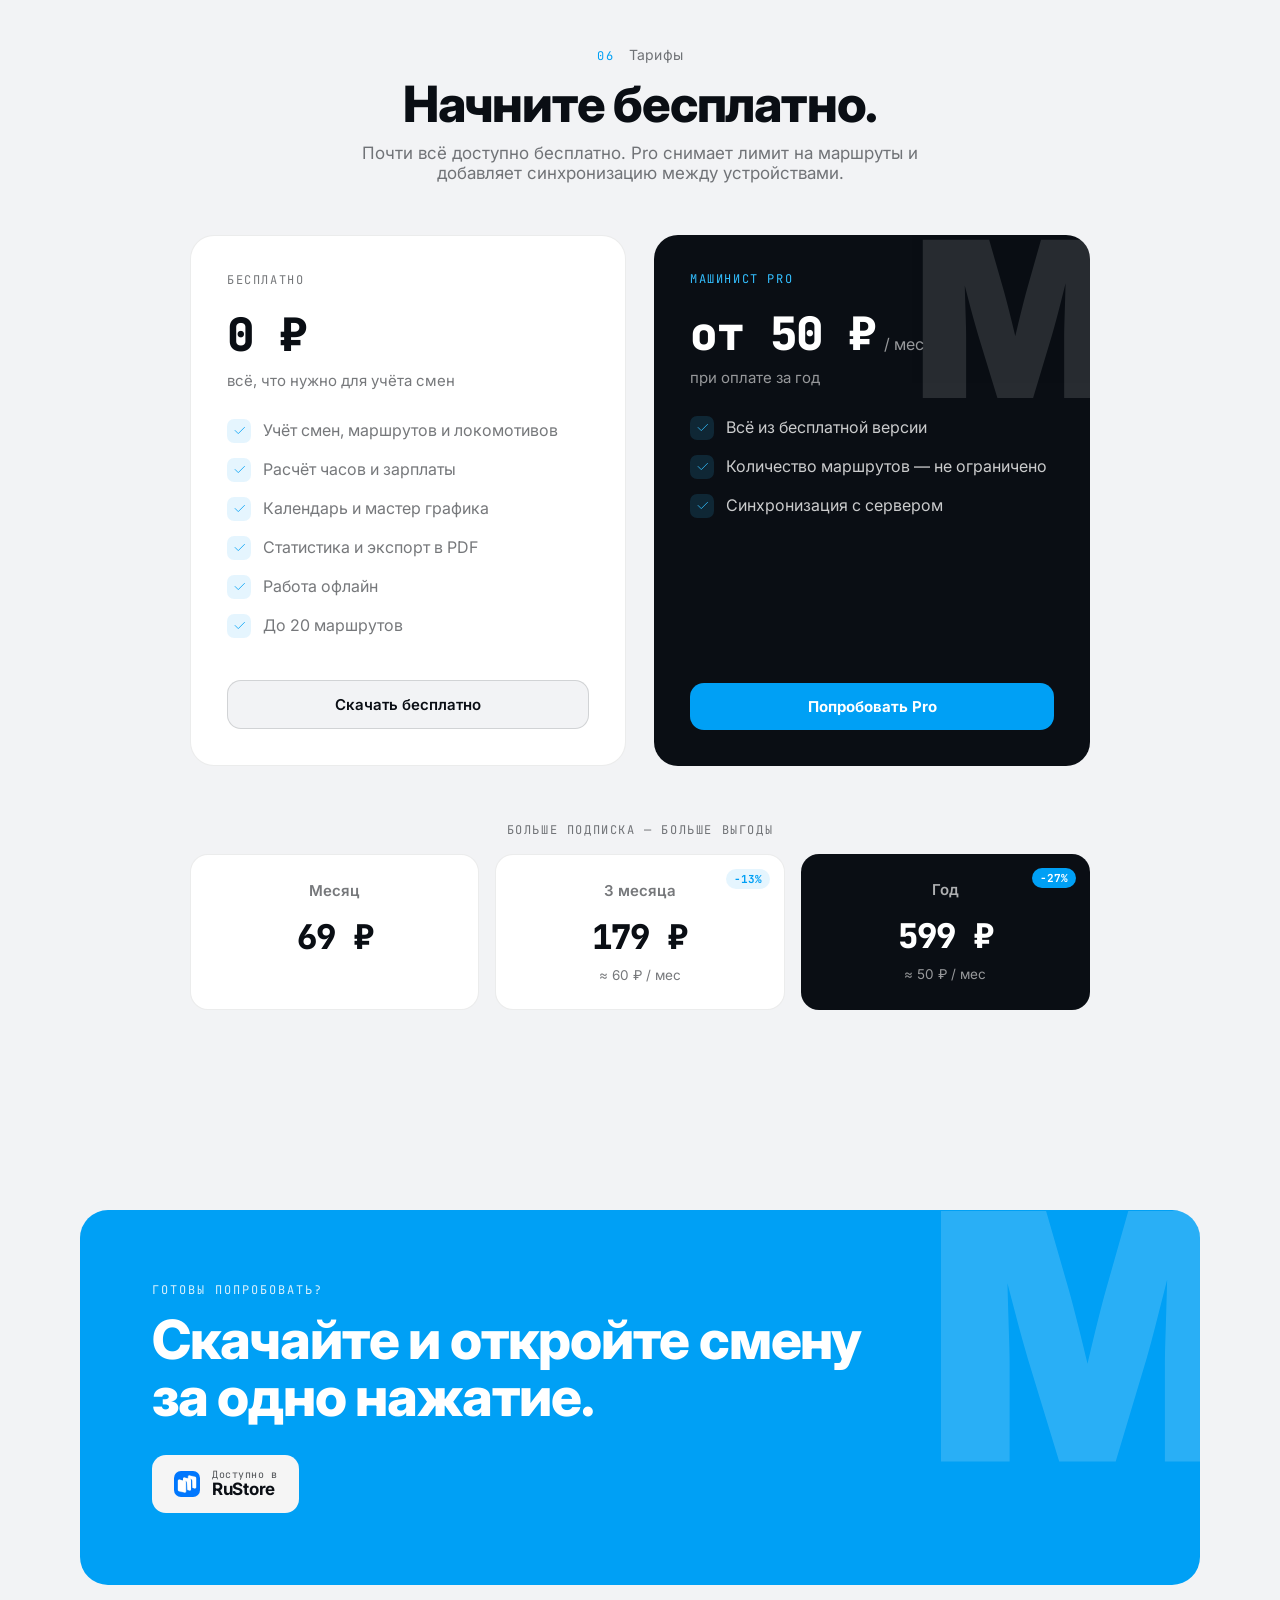
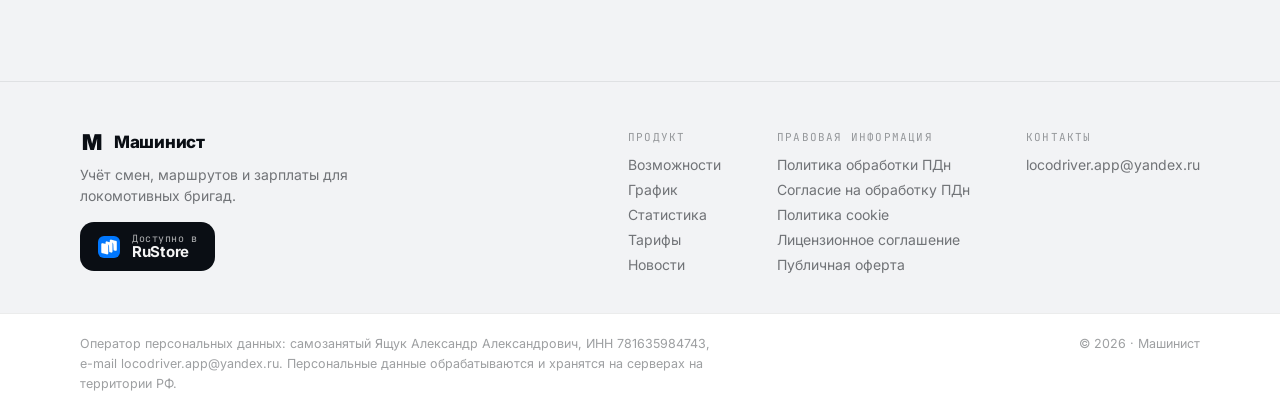
==== commit d4746012: "feat(news): раздел «Новости» и анонс веб-версии (PWA) на главной - news.html: страница новостей; пер" ====
--- a/index.html
+++ b/index.html
@@ -50,6 +50,7 @@
       <a href="#calendar">График</a>
       <a href="#stats">Статистика</a>
       <a href="#pricing">Тарифы</a>
+      <a href="news.html">Новости</a>
     </nav>
     <a class="rustore rustore--small" href="https://www.rustore.ru/catalog/app/com.z_company.loco_driver" target="_blank" rel="noopener">
       <span class="rustore__icon"><img src="rustore-icon.webp" alt="RuStore" width="22" height="22"></span>
@@ -57,6 +58,32 @@
     </a>
   </div>
 </header>
+
+<!-- ═══════════════ NEWS (выдержка последней новости; полный список — news.html) ═══════════════ -->
+<section id="news" class="news-band">
+  <div class="wrap">
+    <div class="news-card">
+      <div>
+        <div class="news-card__meta"><span class="news-tag">НОВОСТИ</span><time class="news-date" datetime="2026-09-13">13 сентября 2026</time></div>
+        <h2><a href="news.html#pwa">«Машинист» теперь работает в браузере — на iPhone, Android и компьютере.</a></h2>
+        <p>Веб-версия на <b>app.locodriver.ru</b> — весь функционал приложения, а маршрутами можно делиться между веб-версией и приложением на Android.</p>
+        <div class="platforms">
+          <a class="pf" href="news.html#pwa-install"><svg width="18" height="18" viewBox="0 0 24 24" fill="none" stroke="currentColor" stroke-width="1.5" stroke-linecap="round" stroke-linejoin="round"><rect x="6" y="2.5" width="12" height="19" rx="3"/><path d="M10 5.5h4"/><path d="M11 18.5h2"/></svg>iPhone</a>
+          <a class="pf" href="news.html#pwa-install"><svg width="18" height="18" viewBox="0 0 24 24" fill="none" stroke="currentColor" stroke-width="1.5" stroke-linecap="round" stroke-linejoin="round"><rect x="6" y="2.5" width="12" height="19" rx="3"/><path d="M11 18.5h2"/></svg>Android</a>
+          <a class="pf" href="news.html#pwa-install"><svg width="18" height="18" viewBox="0 0 24 24" fill="none" stroke="currentColor" stroke-width="1.5" stroke-linecap="round" stroke-linejoin="round"><rect x="3" y="4.5" width="18" height="12" rx="2.5"/><path d="M2 19.5h20"/></svg>Компьютер</a>
+        </div>
+      </div>
+      <div class="news-card__actions">
+        <a class="btn-web" href="https://app.locodriver.ru/" target="_blank" rel="noopener">Открыть веб-версию
+          <svg width="16" height="16" viewBox="0 0 24 24" fill="none" stroke="currentColor" stroke-width="1.6" stroke-linecap="round" stroke-linejoin="round"><path d="M9 5l7 7-7 7"/></svg>
+        </a>
+        <a class="news-card__all" href="news.html#pwa">Подробнее
+          <svg width="14" height="14" viewBox="0 0 24 24" fill="none" stroke="currentColor" stroke-width="1.6" stroke-linecap="round" stroke-linejoin="round"><path d="M9 5l7 7-7 7"/></svg>
+        </a>
+      </div>
+    </div>
+  </div>
+</section>
 
 <!-- ═══════════════ HERO ═══════════════ -->
 <section id="top" class="hero">
@@ -76,7 +103,7 @@
       </div>
       <div class="rowflex">
         <span class="chip">Работает офлайн</span>
-        <span class="chip">iOS и Android</span>
+        <span class="chip">Android, iPhone и браузер</span>
         <span class="chip">Без рекламы</span>
       </div>
     </div>
@@ -267,7 +294,7 @@
         <div class="plan__inner">
           <div style="display:flex;align-items:center;gap:10px;margin-bottom:16px"><span class="plan__kick" style="margin-bottom:0">МАШИНИСТ PRO</span></div>
           <div style="margin-bottom:28px">
-            <div style="display:flex;align-items:baseline;gap:8px"><span class="plan__price" style="white-space:nowrap;flex:none">от 50 ₽</span><span style="font-size:16px;color:var(--d-muted)">/ мес</span></div>
+            <div style="display:flex;align-items:baseline;gap:8px"><span class="plan__price" id="ld-pro-permonth" style="white-space:nowrap;flex:none">от 50 ₽</span><span style="font-size:16px;color:var(--d-muted)">/ мес</span></div>
             <div style="font-size:15px;color:var(--d-muted);margin-top:4px">при оплате за год</div>
           </div>
           <ul class="bullets-pro">
@@ -280,8 +307,10 @@
       </div>
     </div>
     <div class="price-compare">
-      <div class="price-compare__kick">БОЛЬШЕ ПОДПИСКА — БОЛЬШЕ ВЫГОДЫ</div>
-      <div class="price-3">
+      <div class="price-compare__kick" id="ld-price-kick">БОЛЬШЕ ПОДПИСКА — БОЛЬШЕ ВЫГОДЫ</div>
+      <!-- Карточки ниже — фолбэк на случай, если API недоступен; при загрузке
+           тарифов заменяются актуальными (с ценами и скидками) из /v1/tariffs. -->
+      <div class="price-3" id="ld-price-3">
         <div class="price-card"><div class="price-card__name">Месяц</div><div class="price-card__price">69 ₽</div></div>
         <div class="price-card"><span class="price-card__tag">−13%</span><div class="price-card__name">3 месяца</div><div class="price-card__price">179 ₽</div><div class="price-card__per">≈ 60 ₽ / мес</div></div>
         <div class="price-card best"><span class="price-card__tag">−27%</span><div class="price-card__name">Год</div><div class="price-card__price">599 ₽</div><div class="price-card__per">≈ 50 ₽ / мес</div></div>
@@ -344,7 +373,7 @@
     <div class="footer-cols">
       <div class="footer-col">
         <div class="title">ПРОДУКТ</div>
-        <div class="links"><a href="#features">Возможности</a><a href="#calendar">График</a><a href="#stats">Статистика</a><a href="#pricing">Тарифы</a></div>
+        <div class="links"><a href="#features">Возможности</a><a href="#calendar">График</a><a href="#stats">Статистика</a><a href="#pricing">Тарифы</a><a href="news.html">Новости</a></div>
       </div>
       <div class="footer-col">
         <div class="title">ПРАВОВАЯ ИНФОРМАЦИЯ</div>
@@ -400,6 +429,67 @@
       bar.hidden = true;
     });
   })();
+  // Актуальные цены и скидки подписки из того же источника, что и приложение:
+  //   GET https://api.locodriver.ru/v1/tariffs
+  // Цены/скидки меняются в кабинете администратора. При ошибке остаются
+  // захардкоженные карточки-фолбэк (ничего не ломается).
+  (function(){
+    var API = 'https://api.locodriver.ru/v1/tariffs';
+    var host = document.getElementById('ld-price-3');
+    if (!host) return;
+
+    function esc(s){ return String(s).replace(/[&<>"']/g,function(c){
+      return {'&':'&amp;','<':'&lt;','>':'&gt;','"':'&quot;',"'":'&#39;'}[c]; }); }
+    function rub(n){ return Math.round(n).toLocaleString('ru-RU') + ' ₽'; }
+    function months(t){ return Math.max(1, Math.round(t.periodDays/30)); }
+    function planName(t){ var m=months(t);
+      return m===1?'Месяц':(m===3?'3 месяца':(m===12?'Год':esc(t.title))); }
+    function fmtUntil(ms){ if(!ms) return null; var d=new Date(ms);
+      function p(n){return String(n).padStart(2,'0');}
+      return p(d.getDate())+'.'+p(d.getMonth()+1)+'.'+d.getFullYear(); }
+
+    function card(t, best, tier, anyPromo){
+      var promo = t.discountActive && t.discountPercent>0;
+      var m = months(t);
+      var h = '<div class="price-card'+(best?' best':'')+'">';
+      if (promo) h += '<span class="price-card__tag price-card__tag--promo">Акция −'+t.discountPercent+'%</span>';
+      else if (!anyPromo && tier>0) h += '<span class="price-card__tag">−'+tier+'%</span>';
+      h += '<div class="price-card__name">'+planName(t)+'</div>';
+      h += '<div class="price-card__price">';
+      if (promo) h += '<span class="price-card__old" style="text-decoration:line-through;opacity:.5;font-weight:600;font-size:.55em;margin-right:12px">'+rub(t.basePrice)+'</span>';
+      h += rub(t.price)+'</div>';
+      if (m>1) h += '<div class="price-card__per">≈ '+Math.round(t.price/m)+' ₽ / мес</div>';
+      if (promo && t.discountUntil) h += '<div class="price-card__until">Действует до '+fmtUntil(t.discountUntil)+'</div>';
+      h += '</div>';
+      return h;
+    }
+
+    fetch(API, { headers:{ 'Accept':'application/json' } })
+      .then(function(r){ if(!r.ok) throw 0; return r.json(); })
+      .then(function(data){
+        var ts = (data && data.tariffs) || [];
+        if (!ts.length) return;                       // оставляем фолбэк
+        ts = ts.slice().sort(function(a,b){ return a.periodDays - b.periodDays; });
+        var anyPromo = ts.some(function(t){ return t.discountActive && t.discountPercent>0; });
+        var maxPeriod = Math.max.apply(null, ts.map(function(t){ return t.periodDays; }));
+        var monthlyBase = Math.min.apply(null, ts.map(function(t){ return t.price/months(t); }));
+
+        host.innerHTML = ts.map(function(t){
+          var perMonth = t.price/months(t);
+          var tier = Math.round(100*(1 - perMonth/monthlyBase));
+          return card(t, t.periodDays===maxPeriod, tier, anyPromo);
+        }).join('');
+
+        // «от N ₽ / мес» в карточке Pro — из самого выгодного (годового) тарифа.
+        var year = ts.filter(function(t){ return t.periodDays===maxPeriod; })[0];
+        var pro = document.getElementById('ld-pro-permonth');
+        if (year && pro) pro.textContent = 'от ' + Math.round(year.price/12) + ' ₽';
+
+        var kick = document.getElementById('ld-price-kick');
+        if (kick && anyPromo) kick.textContent = 'СЕЙЧАС ДЕЙСТВУЕТ АКЦИЯ';
+      })
+      .catch(function(){ /* фолбэк-карточки уже в разметке */ });
+  })();
 </script>
 </body>
 </html>
--- a/styles.css
+++ b/styles.css
@@ -159,6 +159,11 @@
 .price-card__price{font-family:var(--mono);font-size:34px;font-weight:800;letter-spacing:-1px}
 .price-card__per{font-size:13.5px;margin-top:8px;color:var(--muted)}
 .price-card.best .price-card__per{color:var(--d-muted)}
+/* Акция (промо-скидка из кабинета): оранжевый бейдж, зачёркнутая старая цена, срок */
+.price-card__tag--promo,
+.price-card.best .price-card__tag--promo{background:#F0A84F;color:#fff}
+.price-card__old{text-decoration:line-through;opacity:.5;font-weight:600;font-size:.55em;margin-right:12px}
+.price-card__until{margin-top:8px;font-family:var(--mono);font-size:12px;font-weight:700;color:#F0A84F}
 
 /* ── FAQ ── */
 .faq{max-width:900px}
@@ -238,6 +243,82 @@
 .legal-table th{background:var(--bg);color:var(--ink);font-weight:700;font-size:12px;white-space:nowrap}
 .legal-table td.purpose{background:var(--accentSoft);color:var(--ink);font-weight:600}
 
+/* ═══════════════ News (новости) ═══════════════ */
+/* ── Кнопка «Открыть веб-версию» — акцентная, как btn-fill, но инлайновая ── */
+.btn-web{display:inline-flex;align-items:center;gap:8px;padding:14px 22px;border-radius:14px;
+  background:var(--accent);color:#fff;font-weight:700;font-size:15px;white-space:nowrap}
+.btn-web:hover{color:#fff;background:var(--accentHover)}
+
+/* ── Выдержка на главной: компактная карточка последней новости, первой под шапкой ── */
+.news-band{padding:16px 0 0;scroll-margin-top:80px}
+.news-card{position:relative;max-width:980px;margin:0 auto;display:grid;grid-template-columns:1fr auto;gap:32px;align-items:center;
+  background:var(--surface);border:1px solid var(--border);border-radius:22px;padding:24px 32px 24px 34px;overflow:hidden}
+.news-card::before{content:"";position:absolute;left:0;top:0;bottom:0;width:5px;background:var(--accent)}
+.news-card__meta{display:flex;align-items:center;gap:12px;margin-bottom:10px;flex-wrap:wrap}
+.news-tag{display:inline-flex;align-items:center;gap:8px;background:var(--accentSoft);color:var(--accent);
+  padding:5px 11px;border-radius:999px;font-family:var(--mono);font-size:11px;font-weight:600;letter-spacing:1.4px}
+.news-tag::before{content:"";width:6px;height:6px;border-radius:3px;background:var(--accent)}
+.news-date{font-family:var(--mono);font-size:12.5px;color:var(--faint);letter-spacing:.4px}
+.news-card h2{font-size:clamp(20px,2.4vw,26px);font-weight:800;letter-spacing:-.6px;line-height:1.15;margin-bottom:8px}
+.news-card h2 a{color:var(--ink)}
+.news-card h2 a:hover{color:var(--accent)}
+.news-card p{font-size:15.5px;color:var(--muted);line-height:1.5;margin:0 0 14px;max-width:600px}
+.news-card__actions{display:flex;flex-direction:column;align-items:center;gap:12px}
+.news-card__all{display:inline-flex;align-items:center;gap:6px;font-size:14px;font-weight:600;color:var(--muted)}
+.news-card__all:hover{color:var(--ink)}
+
+/* Платформы — ссылки на раздел «Где открыть» в новости */
+.platforms{display:flex;gap:8px;flex-wrap:wrap}
+.pf{display:inline-flex;align-items:center;gap:8px;font-size:13.5px;font-weight:600;color:var(--ink);
+  padding:7px 12px 7px 9px;border-radius:999px;border:1px solid var(--border);background:var(--bg);transition:border-color .2s,color .2s}
+.pf:hover{color:var(--accent);border-color:var(--accent)}
+.pf svg{color:var(--accent)}
+
+/* ── Страница news.html ── */
+.news-intro{padding:64px 0 24px}
+.news-intro h1{font-size:clamp(32px,5vw,54px);font-weight:800;letter-spacing:-1.4px;line-height:1.04;max-width:760px;margin-bottom:16px}
+.news-intro .lead{max-width:600px;margin:0}
+.news-list{padding:16px 0 96px;display:flex;flex-direction:column;gap:28px}
+.news-item{scroll-margin-top:96px;background:var(--surface);border:1px solid var(--border);border-radius:28px;padding:clamp(28px,4vw,48px)}
+.news-item h2{font-size:clamp(26px,3.4vw,38px);font-weight:800;letter-spacing:-.9px;line-height:1.08;margin:0 0 20px;max-width:760px}
+.news-item h2 a{color:inherit}
+.news-item h3{font-size:22px;font-weight:700;letter-spacing:-.4px;margin:40px 0 14px;scroll-margin-top:96px}
+.news-item h4{font-size:17px;font-weight:700;letter-spacing:-.2px;margin:0 0 6px}
+.news-item p{font-size:17px;color:var(--muted);line-height:1.6;margin:0 0 14px;max-width:720px}
+.news-item p b{color:var(--ink);font-weight:600}
+.news-item .bullets{margin:8px 0 0;max-width:720px}
+.news-item .bullets li span:last-child{font-size:16.5px;color:var(--ink)}
+.news-item .bullets li span:last-child small{display:block;font-size:14.5px;color:var(--muted);margin-top:2px}
+.news-item .cta{margin-top:36px}
+
+/* «Где открыть»: строки-платформы */
+.platform-list{display:flex;flex-direction:column;gap:10px;max-width:720px}
+.platform{display:flex;align-items:flex-start;gap:16px;background:var(--bg);border:1px solid var(--border);border-radius:16px;padding:16px 18px}
+.platform__icon{flex:none;width:42px;height:42px;border-radius:12px;background:var(--accentSoft);color:var(--accent);
+  display:flex;align-items:center;justify-content:center}
+.platform p{font-size:15px;margin:0;line-height:1.5}
+
+/* Инструкция по установке на iPhone: 3 шага со скриншотами */
+.install-steps{display:grid;grid-template-columns:repeat(3,1fr);gap:28px;margin-top:24px;counter-reset:istep}
+.install-step .phone{margin-bottom:18px}
+.install-step__n{counter-increment:istep;display:inline-flex;align-items:center;justify-content:center;width:32px;height:32px;border-radius:10px;
+  background:var(--accentSoft);color:var(--accent);font-family:var(--mono);font-weight:700;font-size:14px;margin-bottom:10px}
+.install-step__n::before{content:counter(istep)}
+.install-step p{font-size:15.5px;line-height:1.55;margin:0}
+.install-step .k{font-family:var(--mono);font-size:13px;background:var(--subtle);color:var(--ink);padding:1px 7px;border-radius:6px}
+
+/* ═══ Responsive: news ═══ */
+@media(max-width:900px){
+  .news-card{grid-template-columns:1fr;gap:18px;padding:22px 22px 22px 26px}
+  .news-card__actions{flex-direction:row;align-items:center;flex-wrap:wrap}
+  .install-steps{grid-template-columns:1fr;gap:32px}
+  .install-step .phone{--pw:240px}
+}
+@media(max-width:560px){
+  .news-card,.news-item{border-radius:20px}
+  .platform{padding:14px;gap:12px}
+}
+
 /* ═══ Responsive ═══ */
 @media(max-width:1024px){
   .wrap{padding:0 28px}
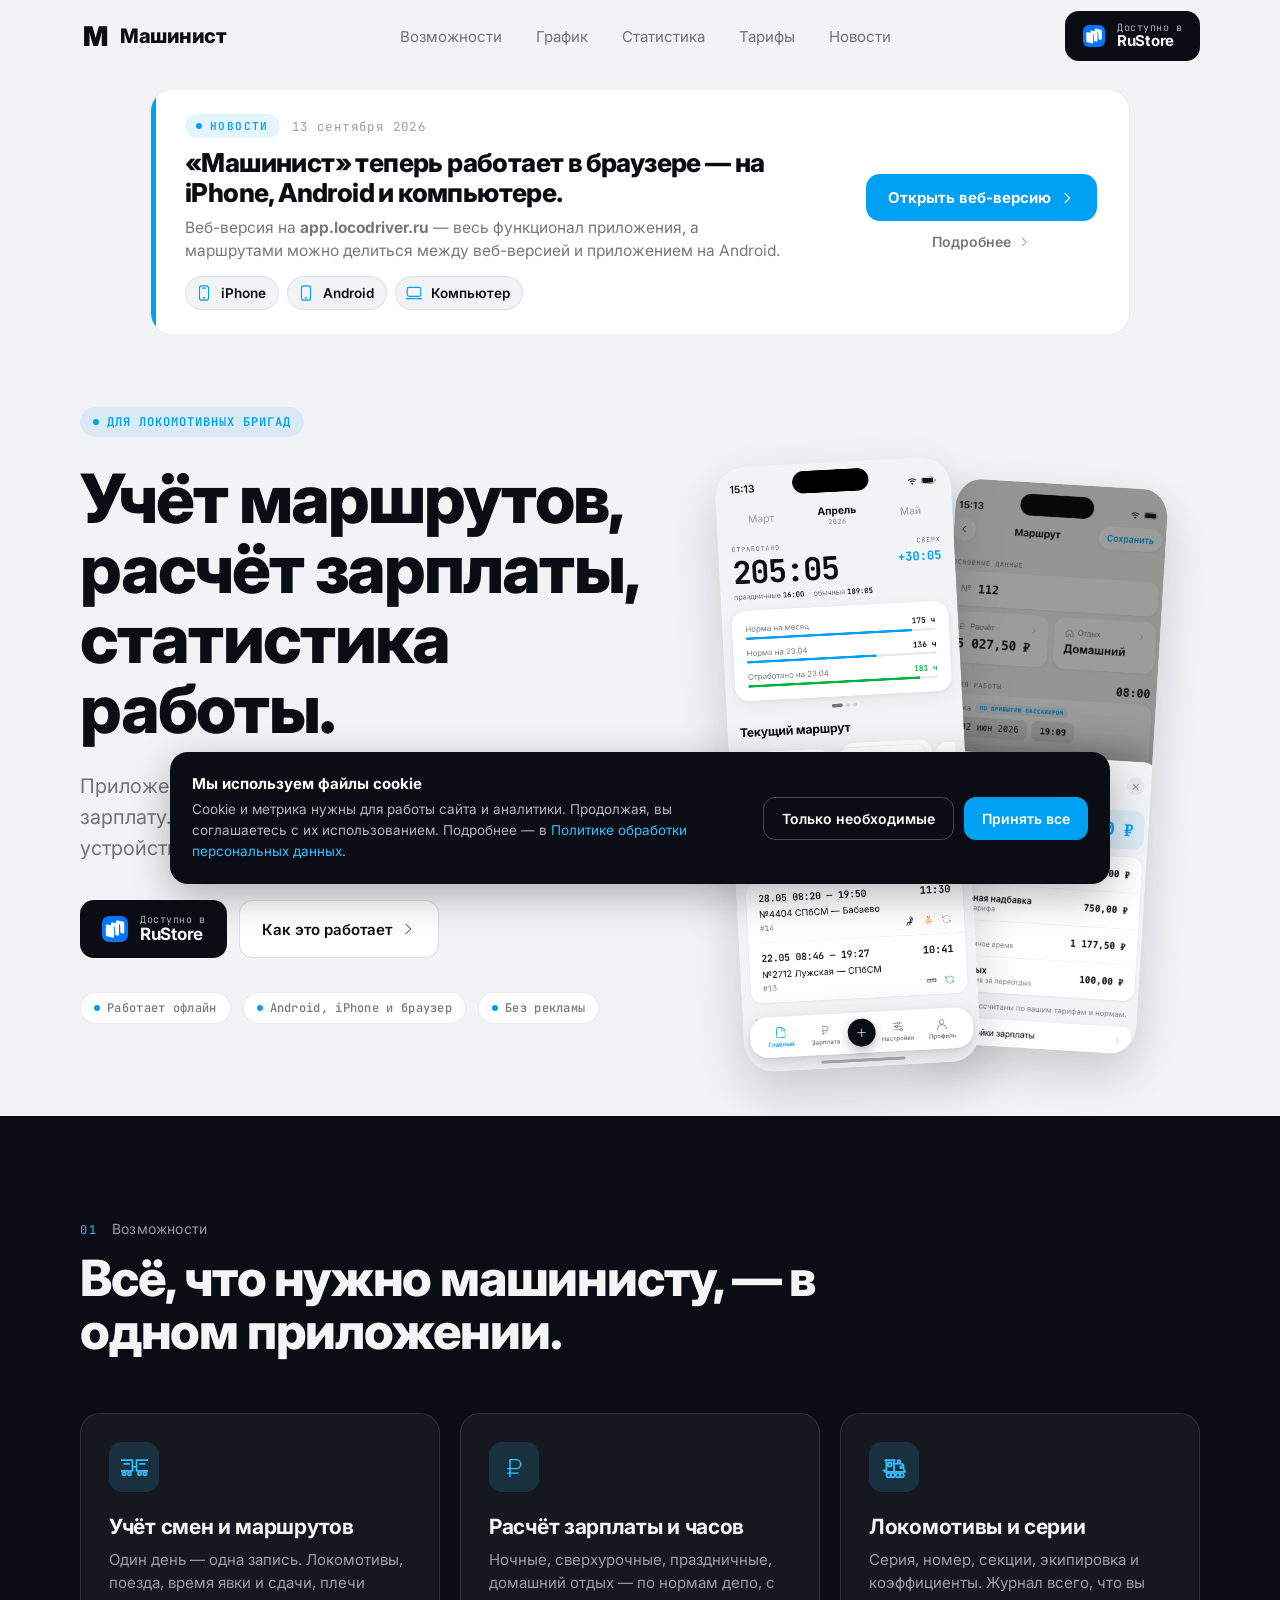
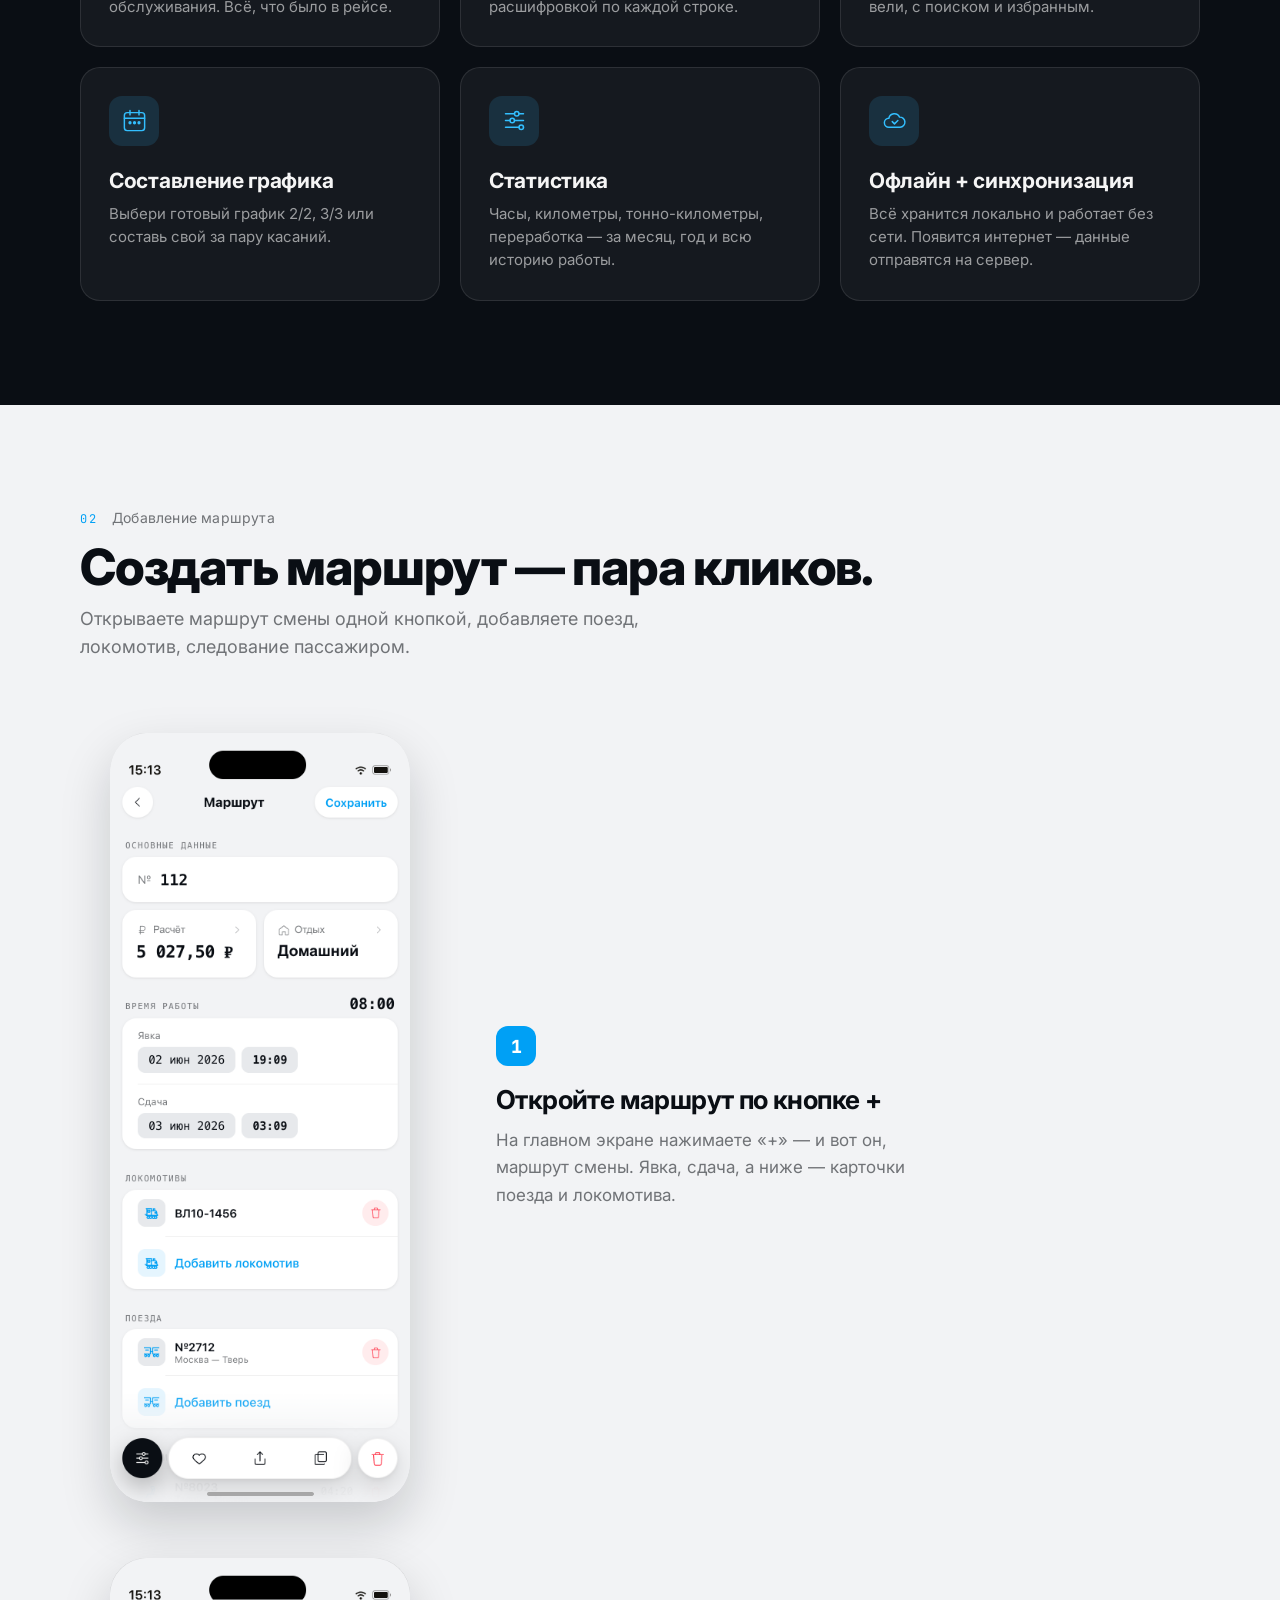
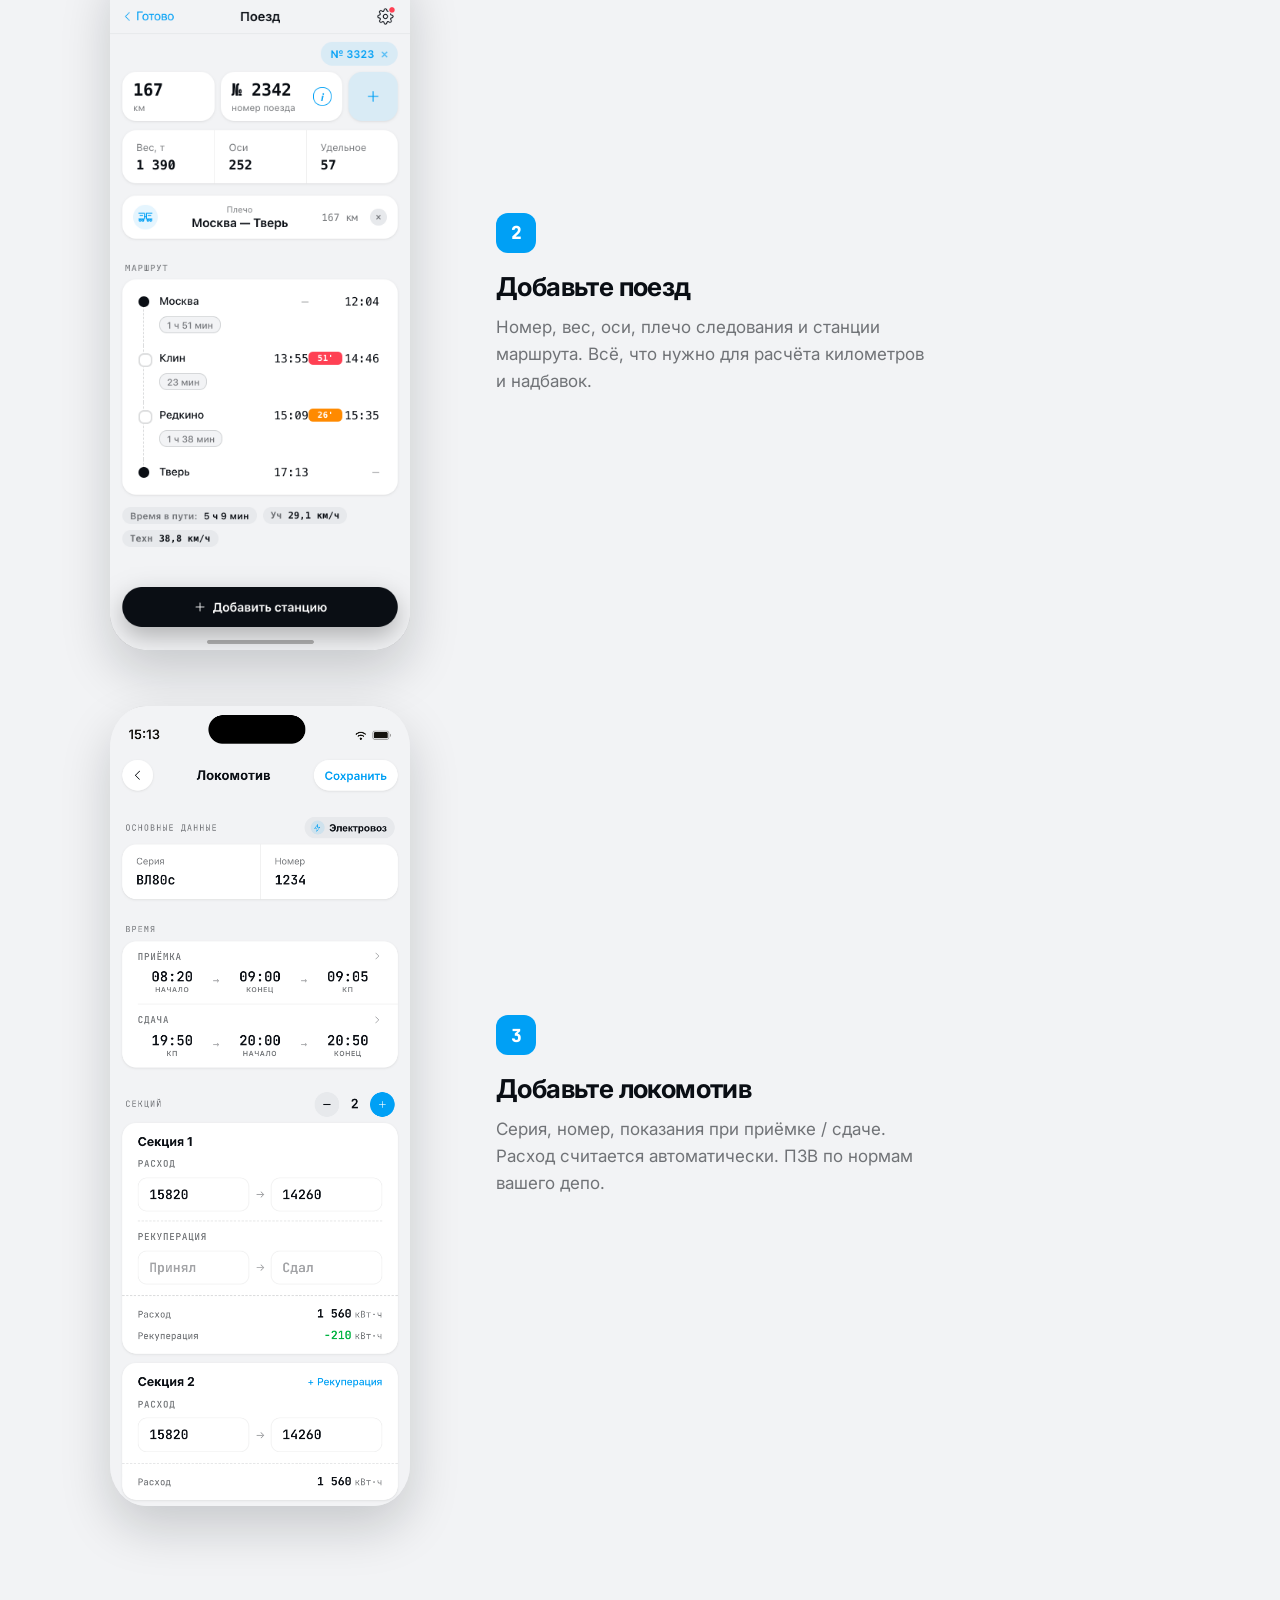
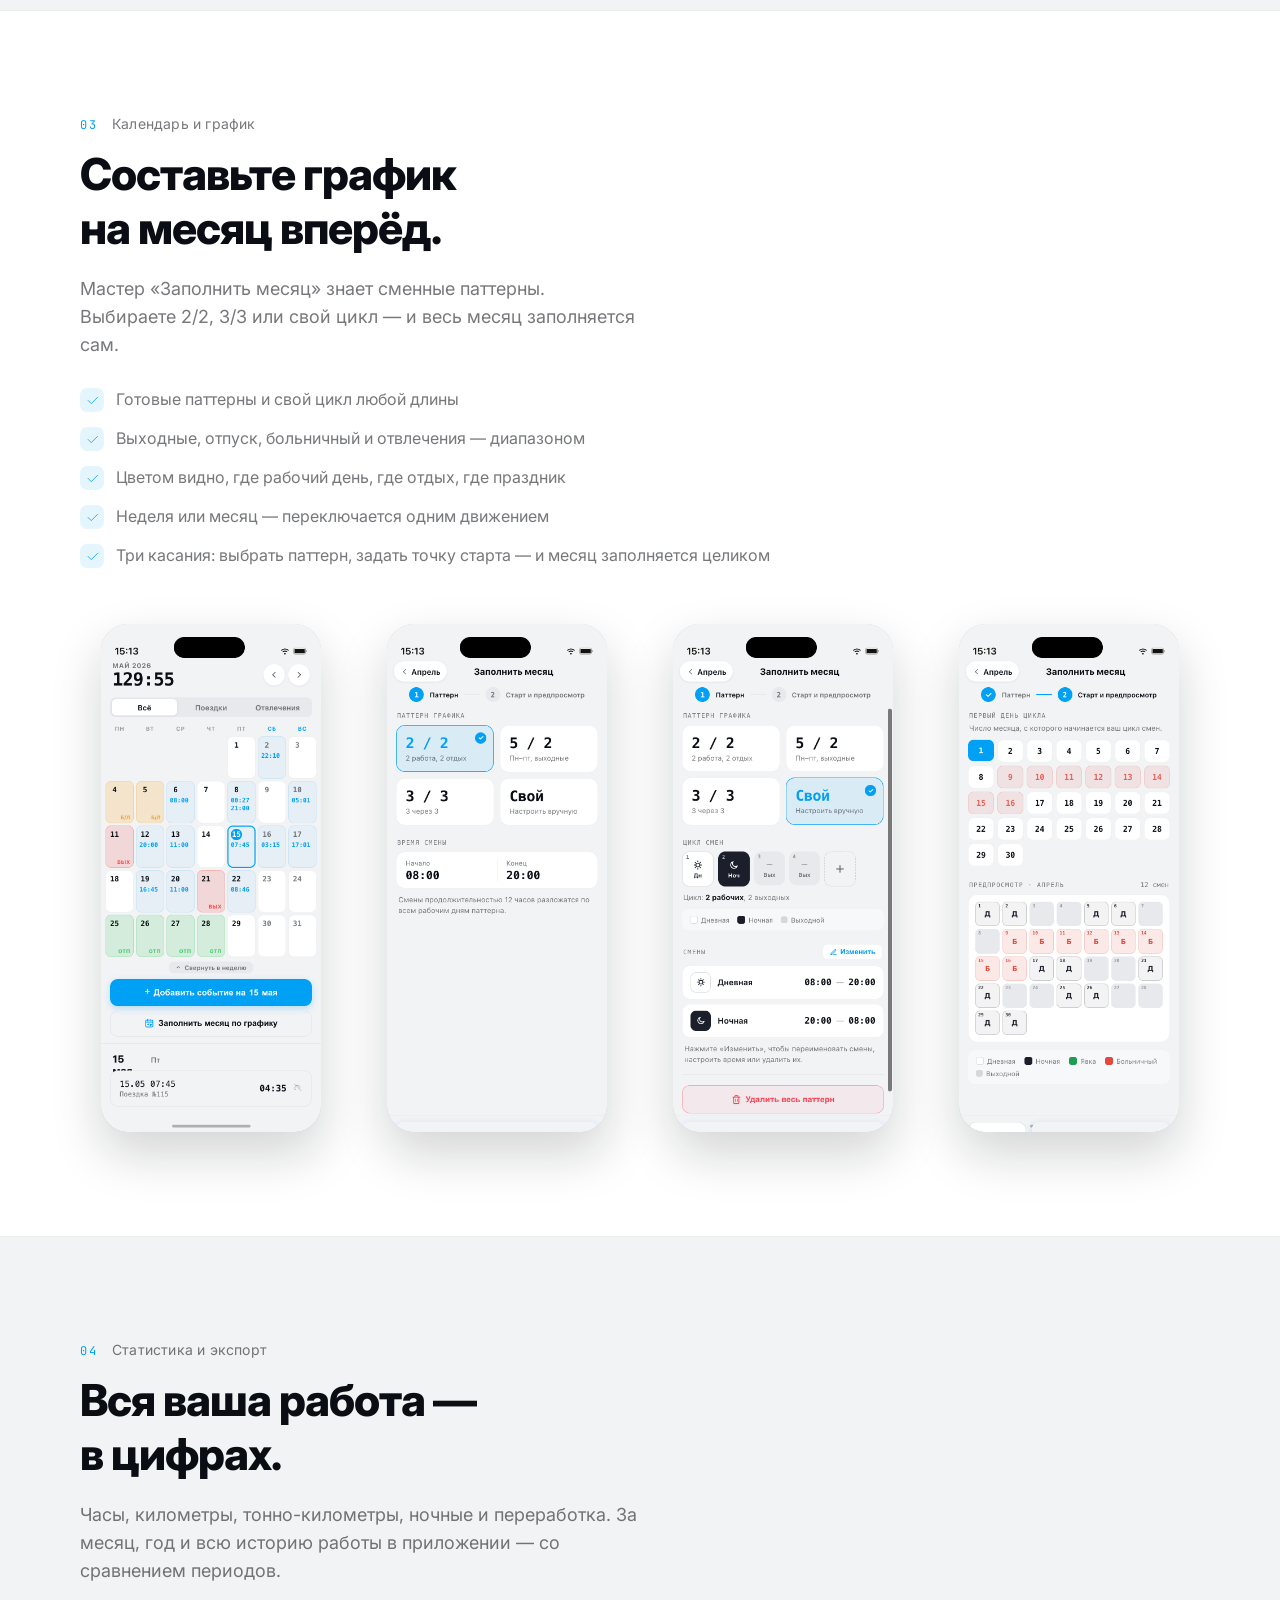
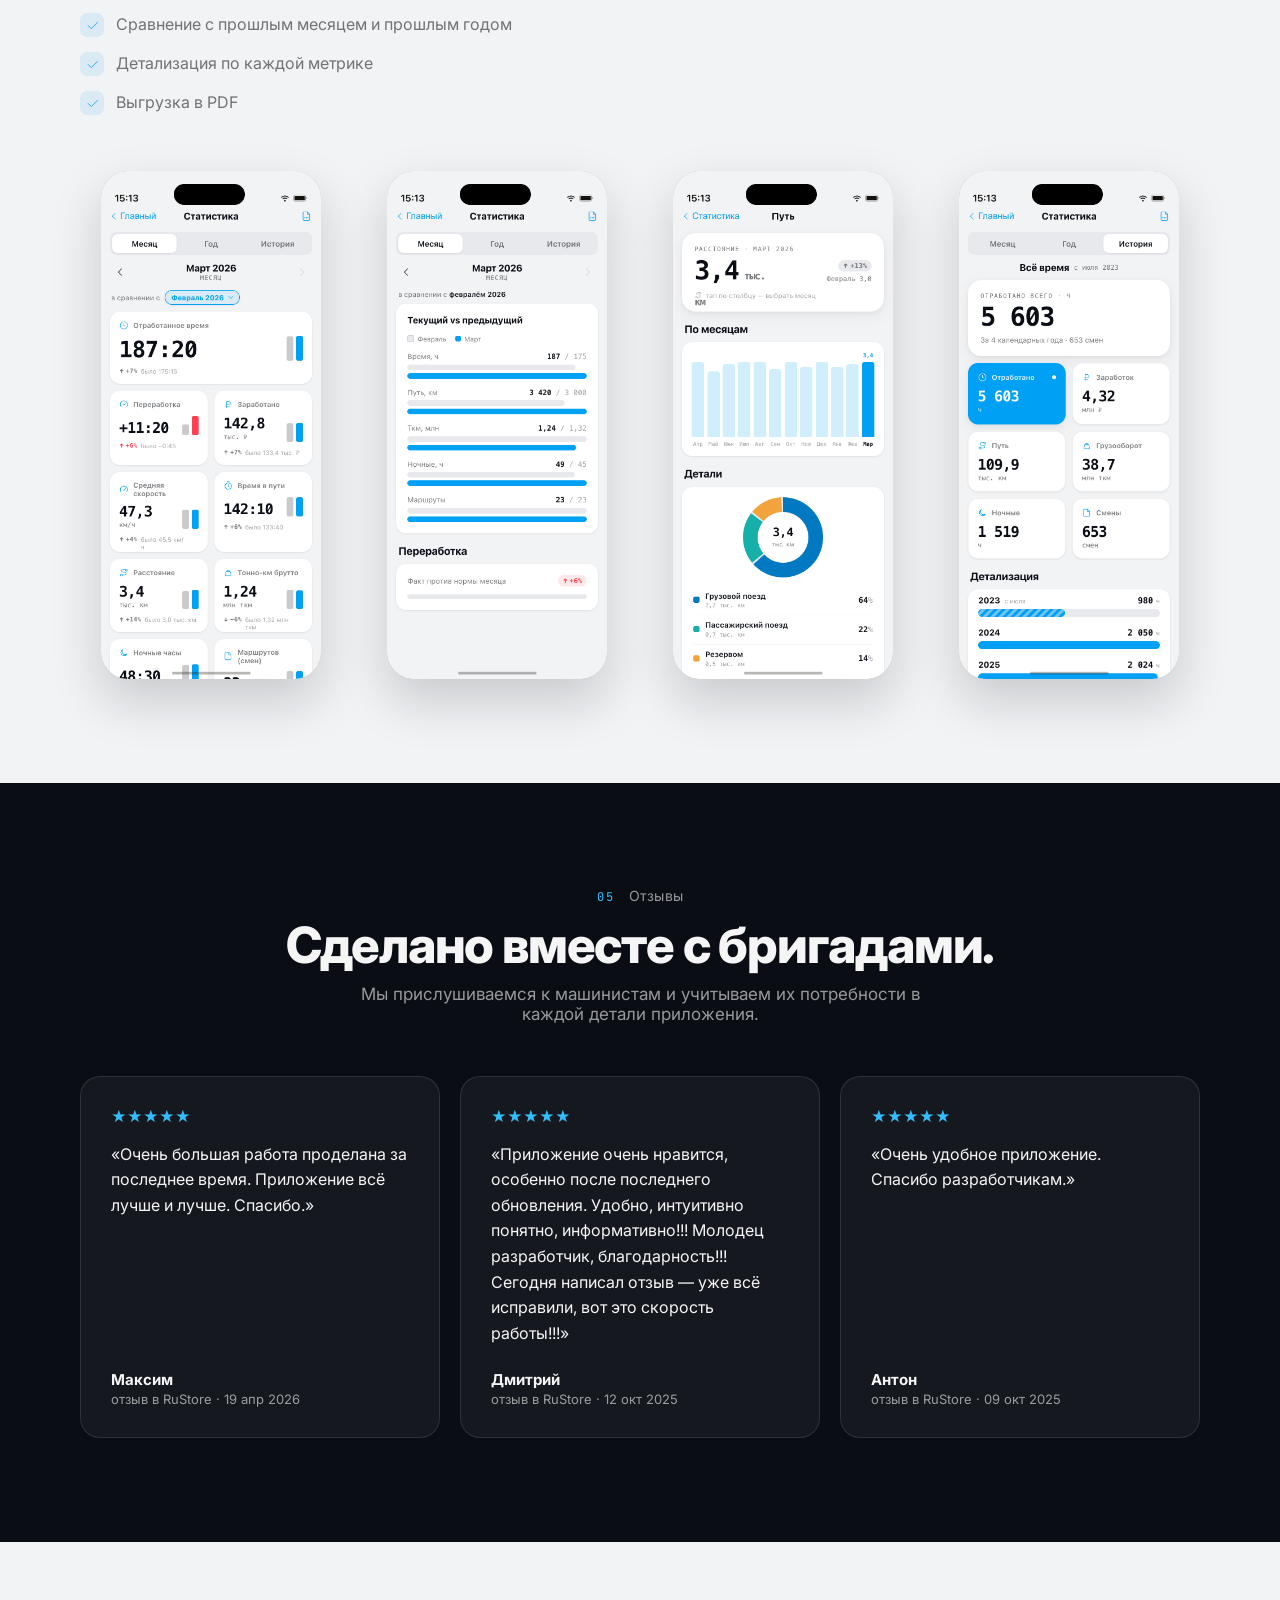
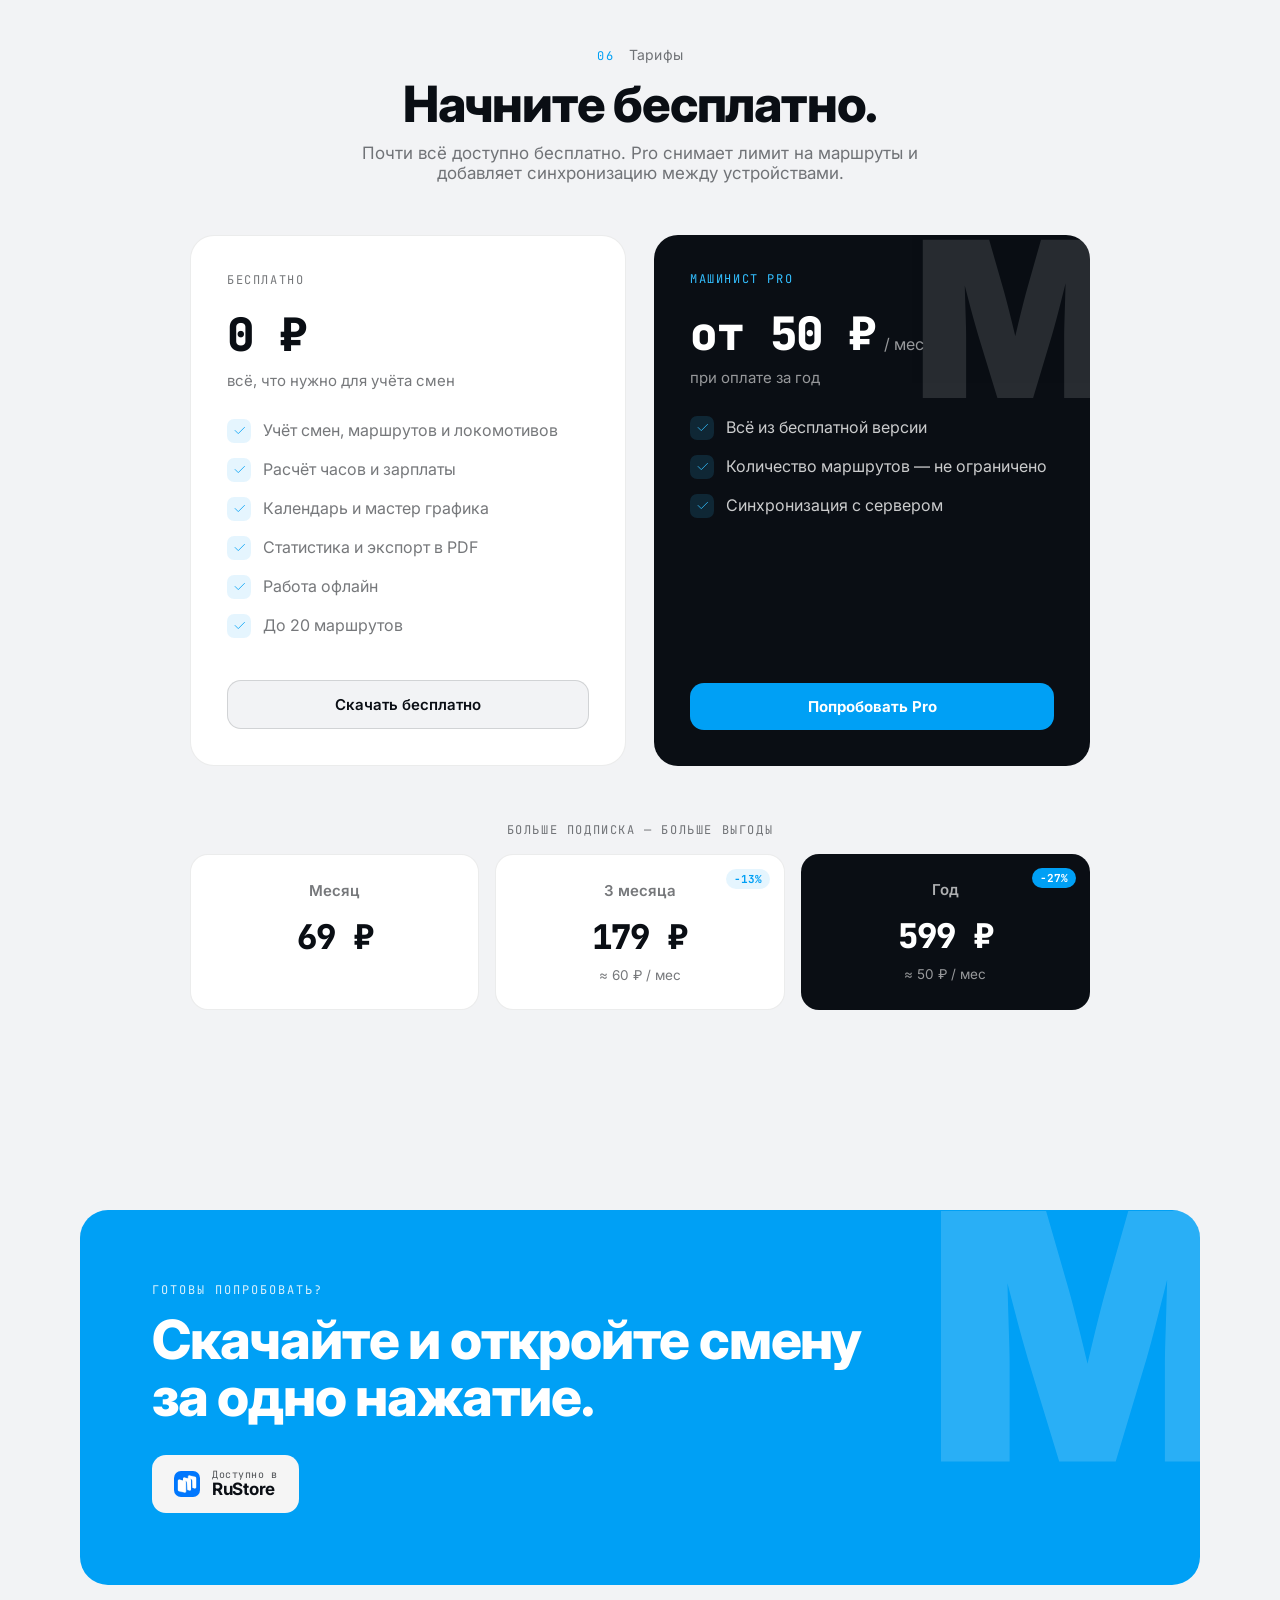
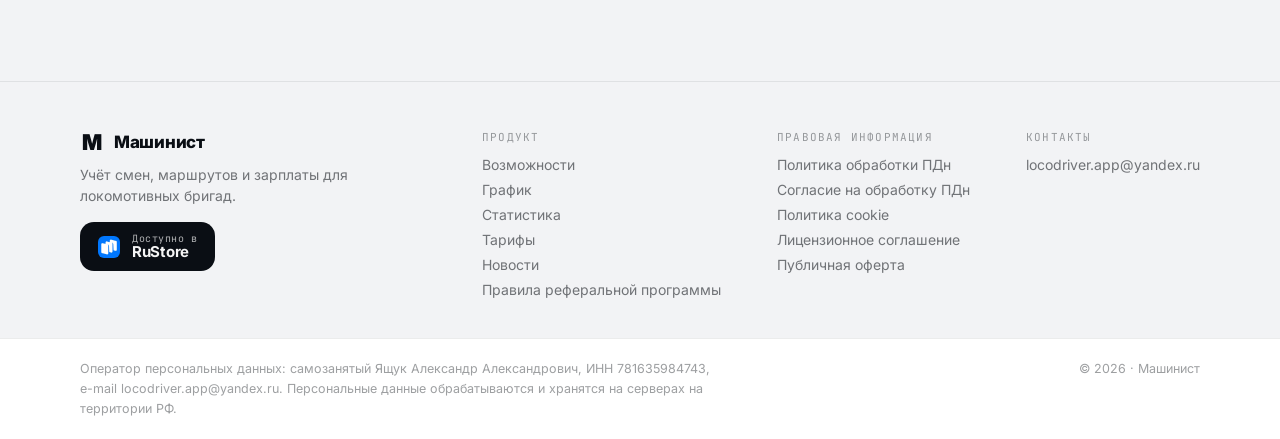
==== commit a1eaa7a0: "docs: describe referral program rules" ====
--- a/index.html
+++ b/index.html
@@ -373,7 +373,7 @@
     <div class="footer-cols">
       <div class="footer-col">
         <div class="title">ПРОДУКТ</div>
-        <div class="links"><a href="#features">Возможности</a><a href="#calendar">График</a><a href="#stats">Статистика</a><a href="#pricing">Тарифы</a><a href="news.html">Новости</a></div>
+        <div class="links"><a href="#features">Возможности</a><a href="#calendar">График</a><a href="#stats">Статистика</a><a href="#pricing">Тарифы</a><a href="news.html">Новости</a><a href="referral.html">Правила реферальной программы</a></div>
       </div>
       <div class="footer-col">
         <div class="title">ПРАВОВАЯ ИНФОРМАЦИЯ</div>
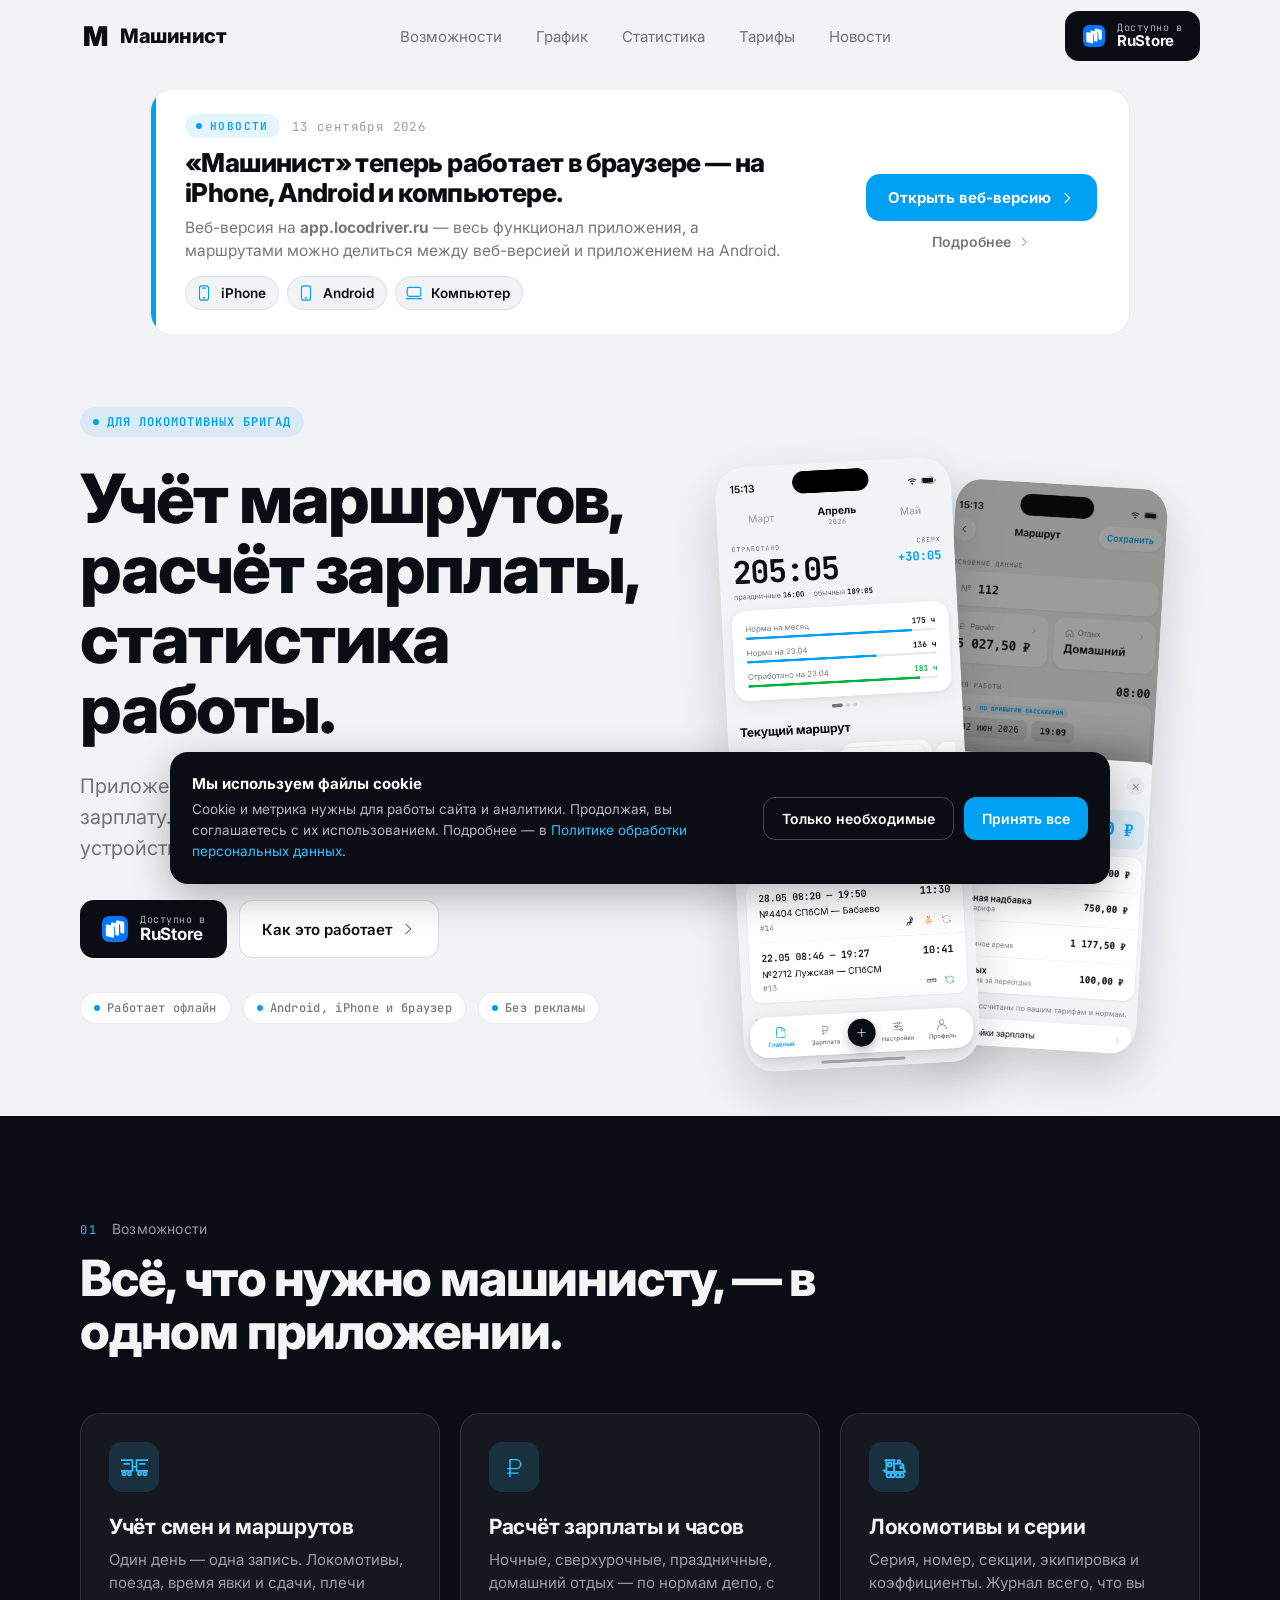
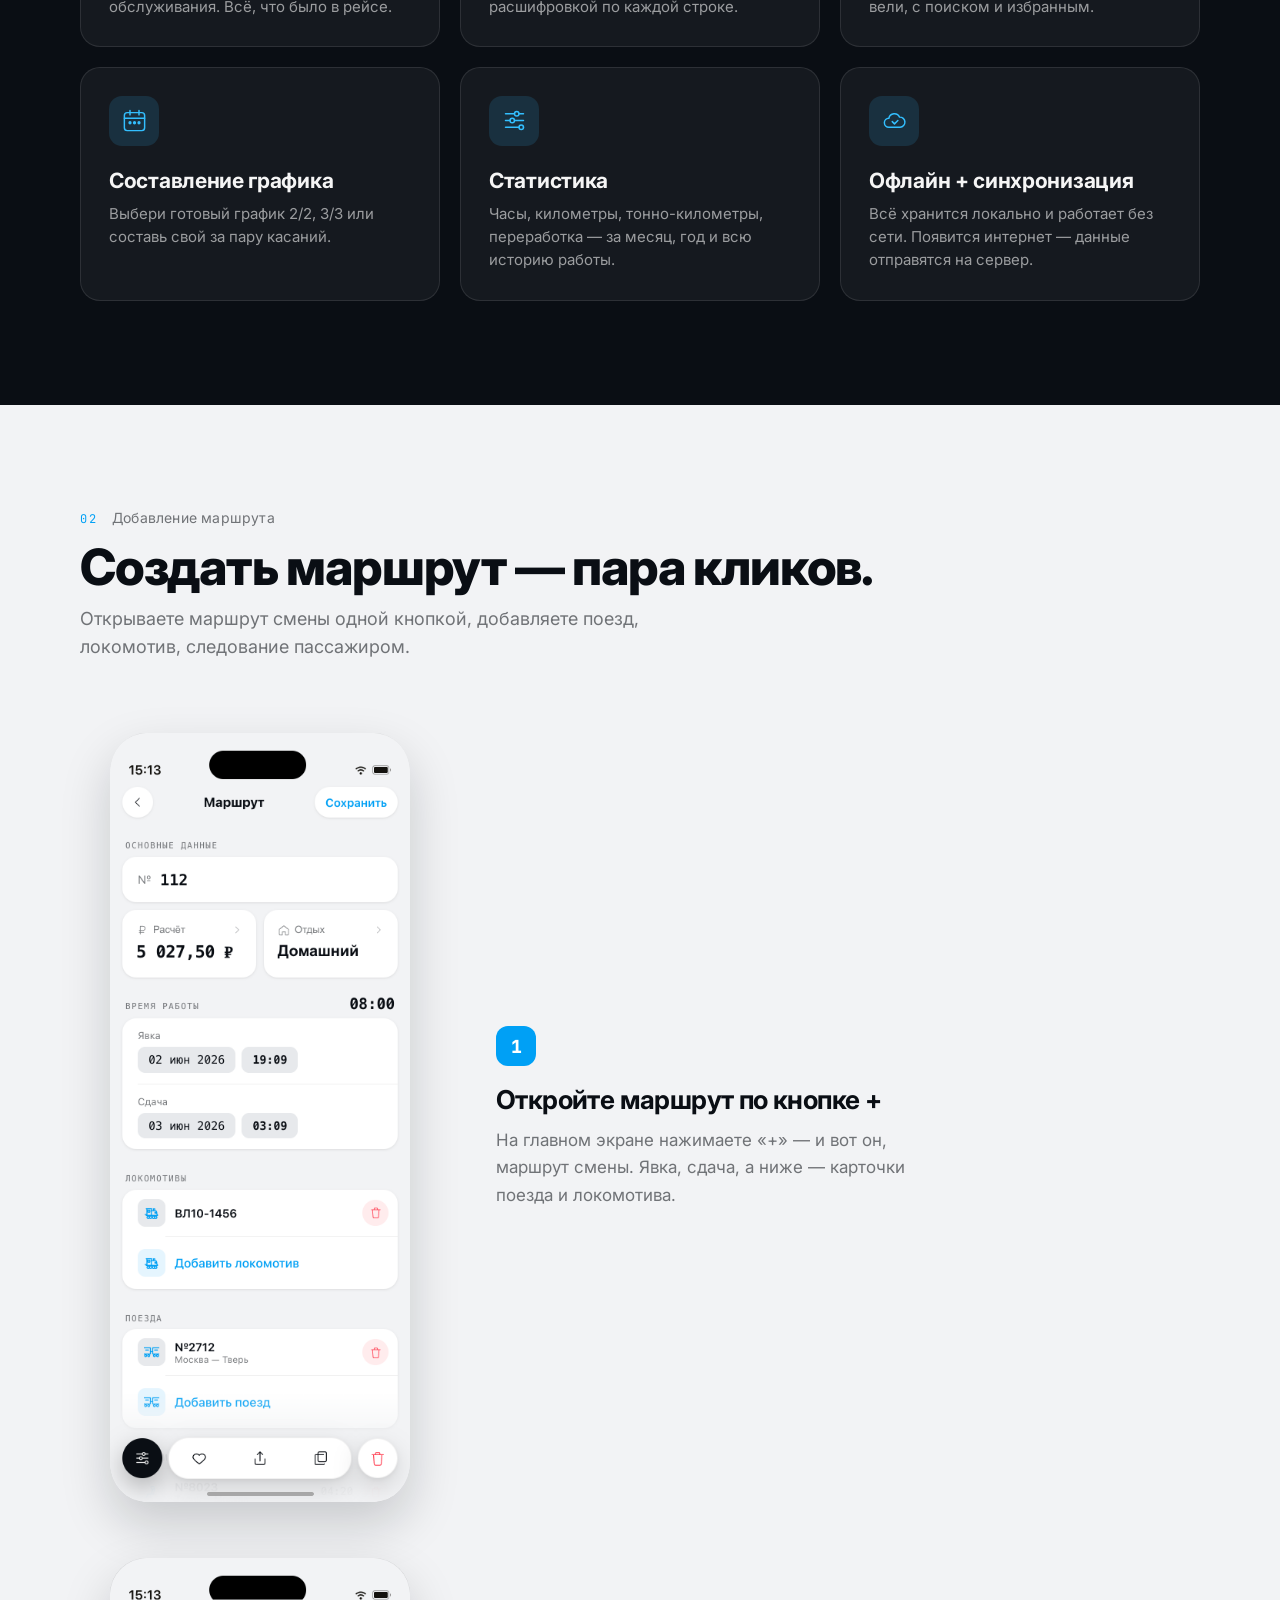
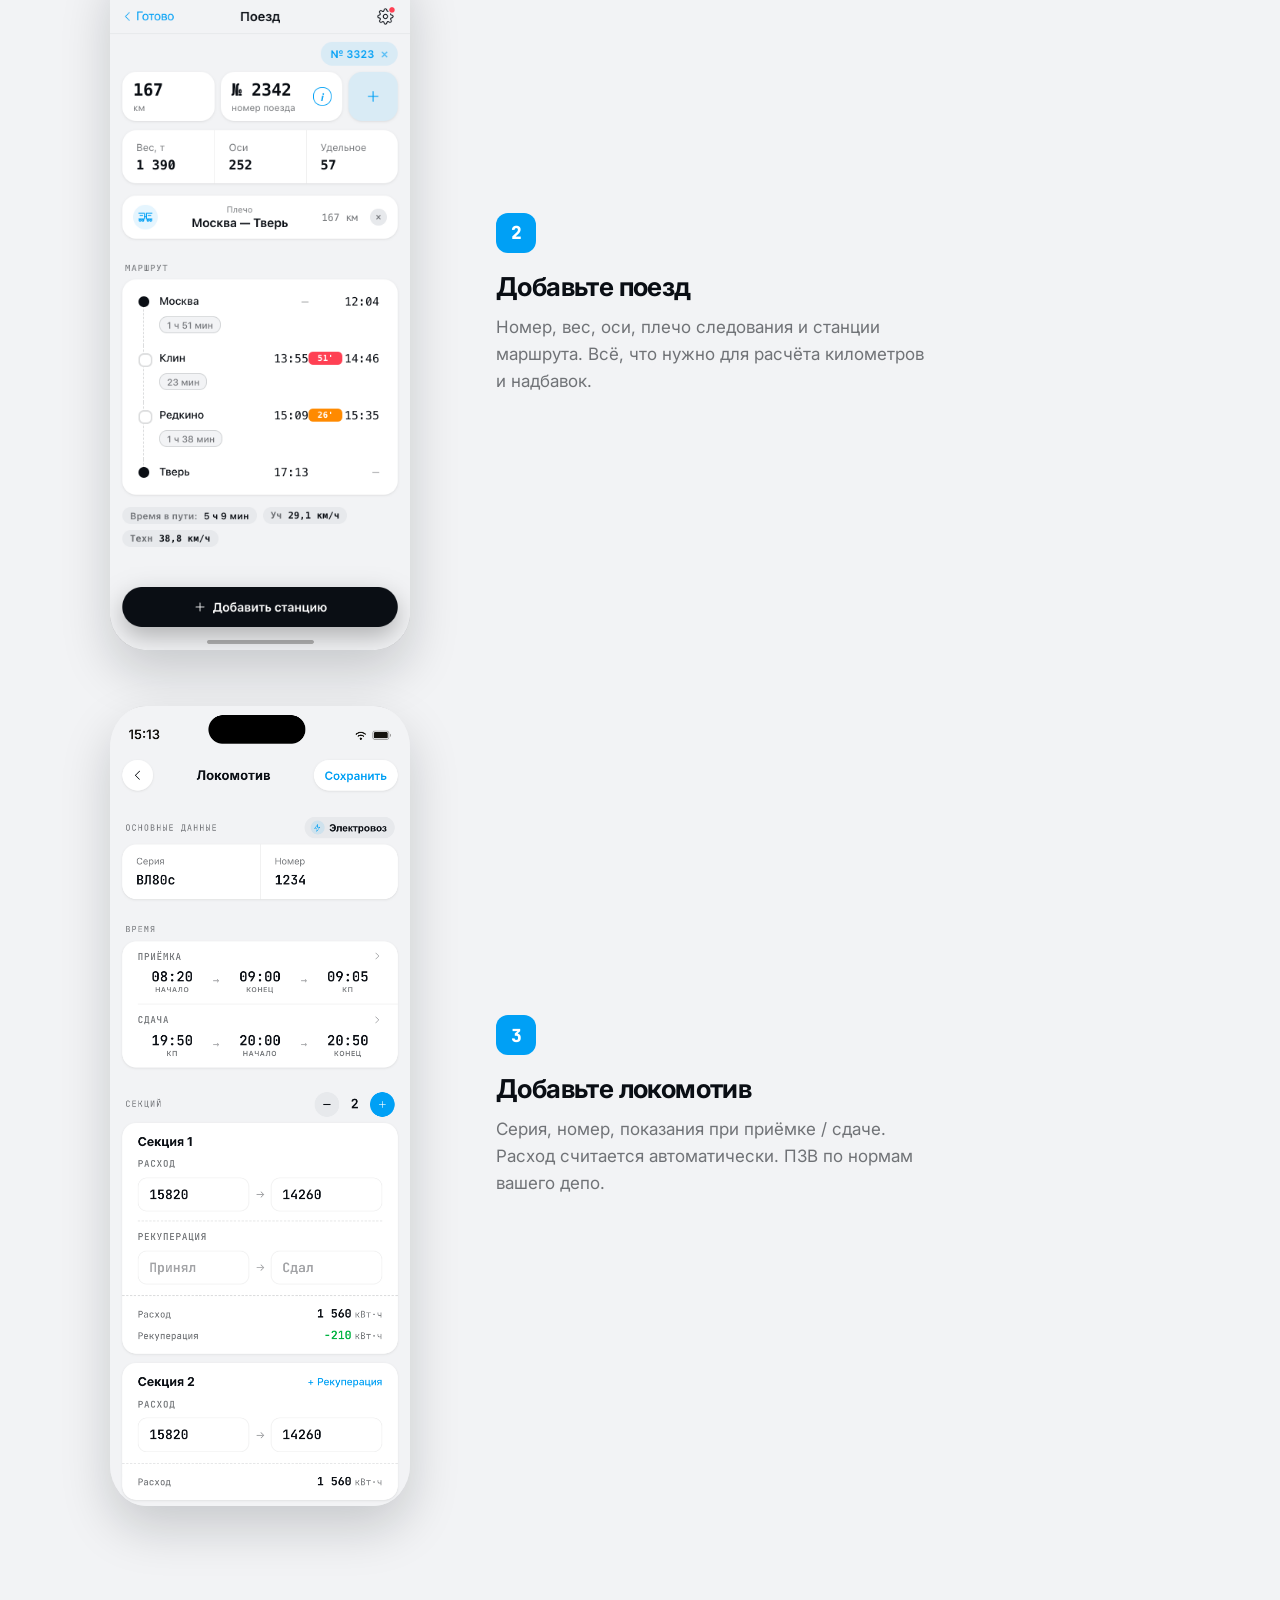
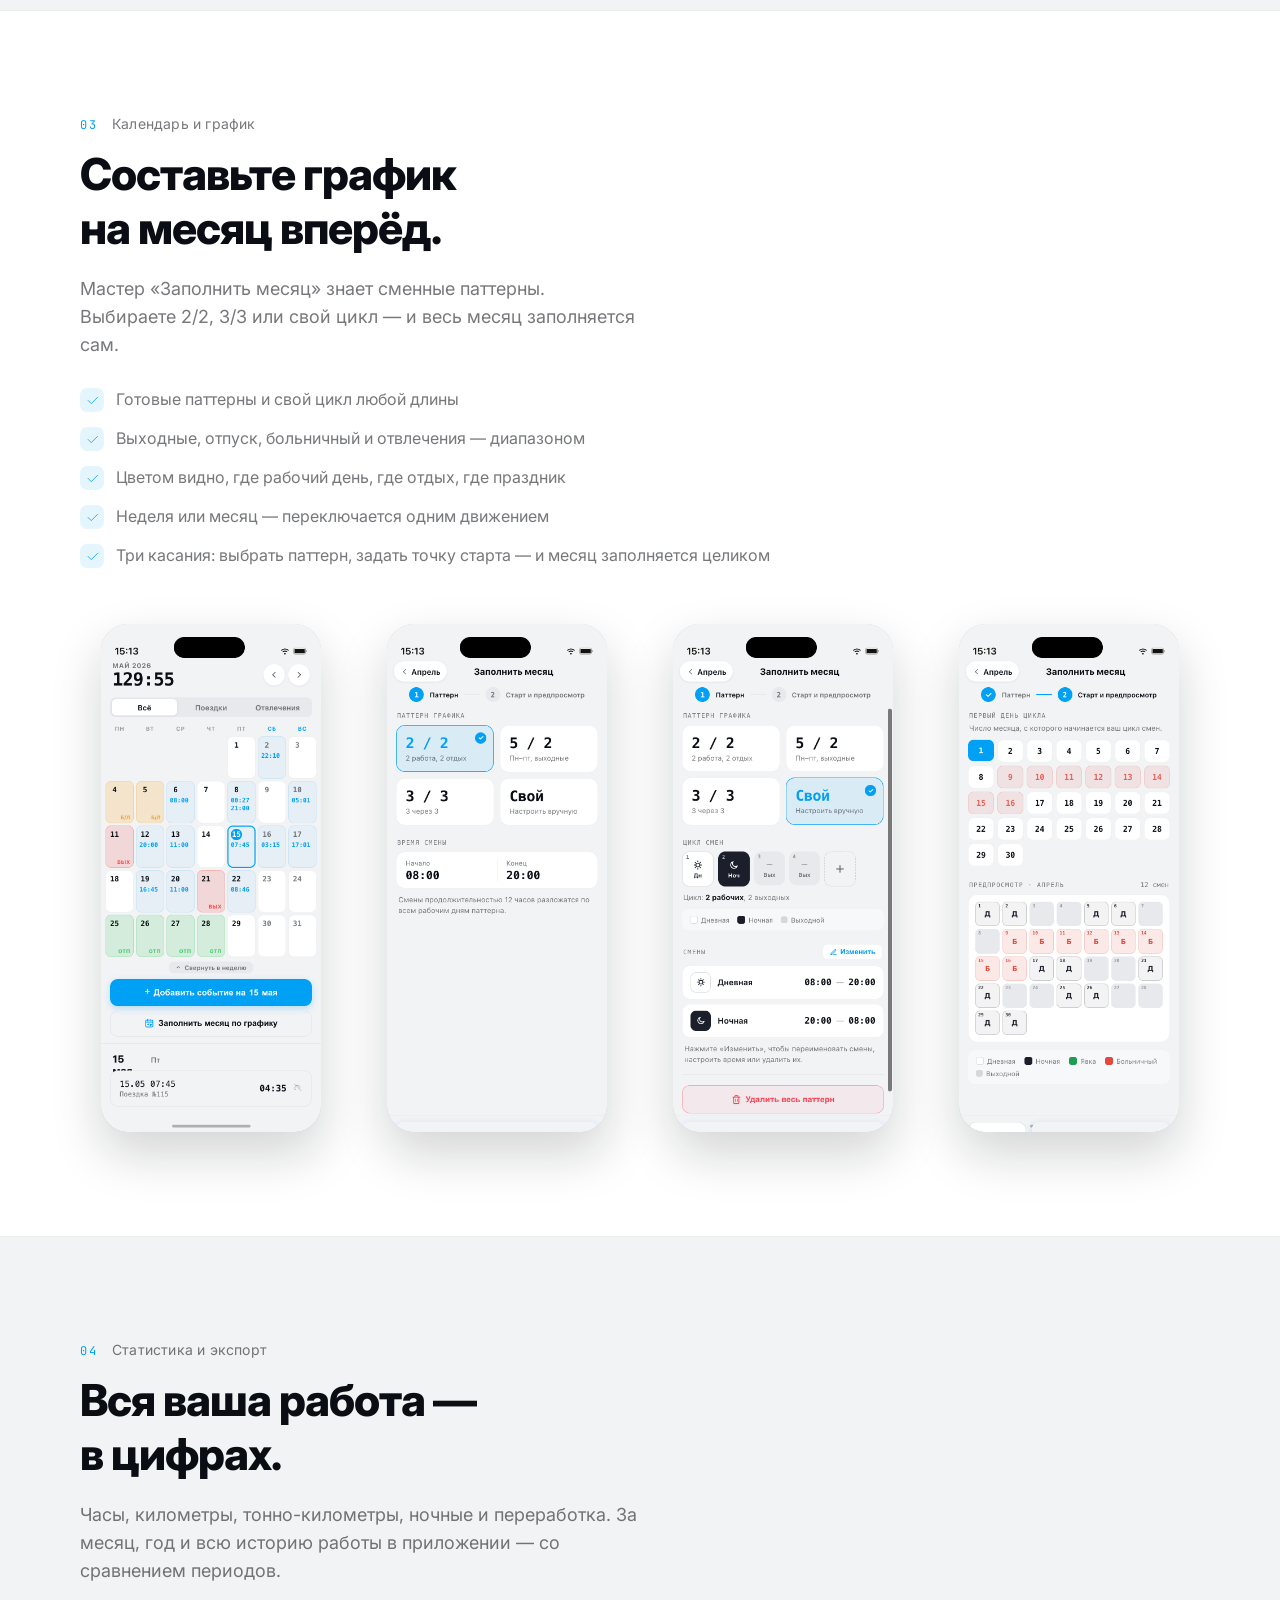
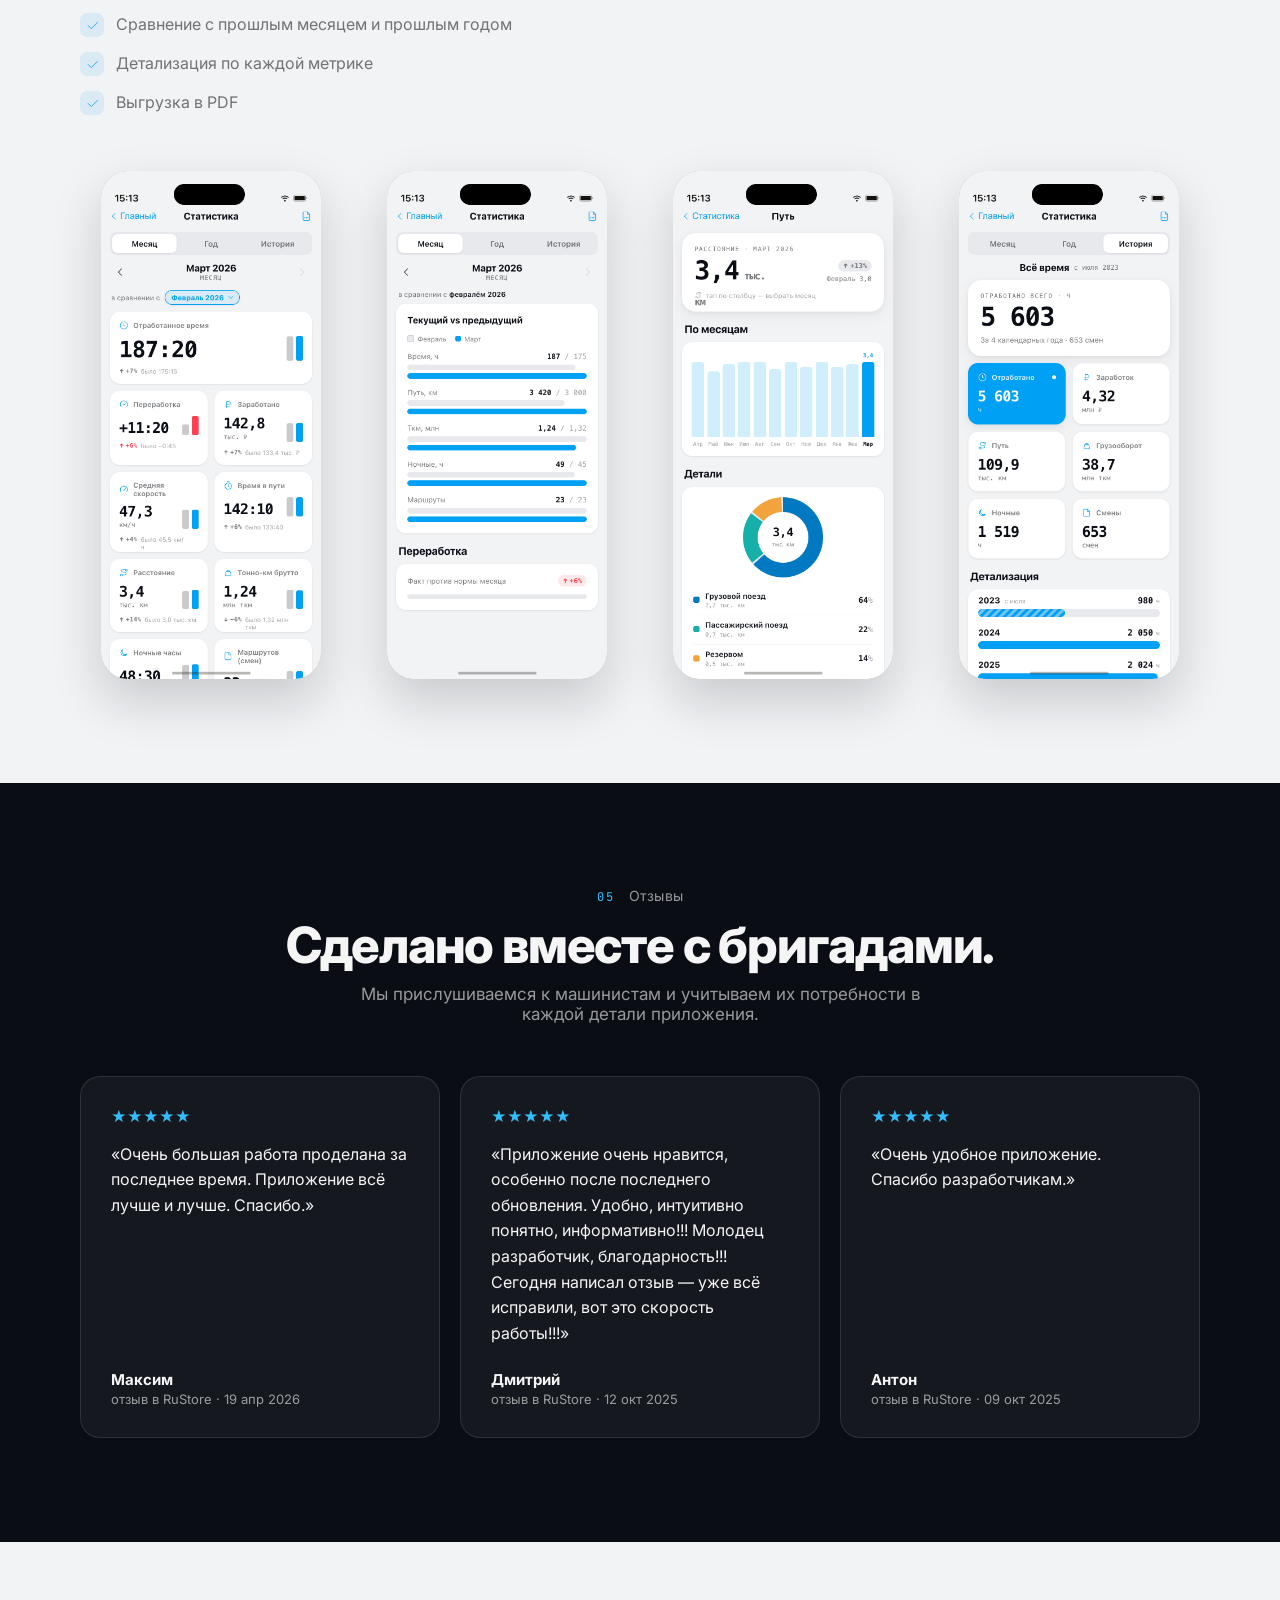
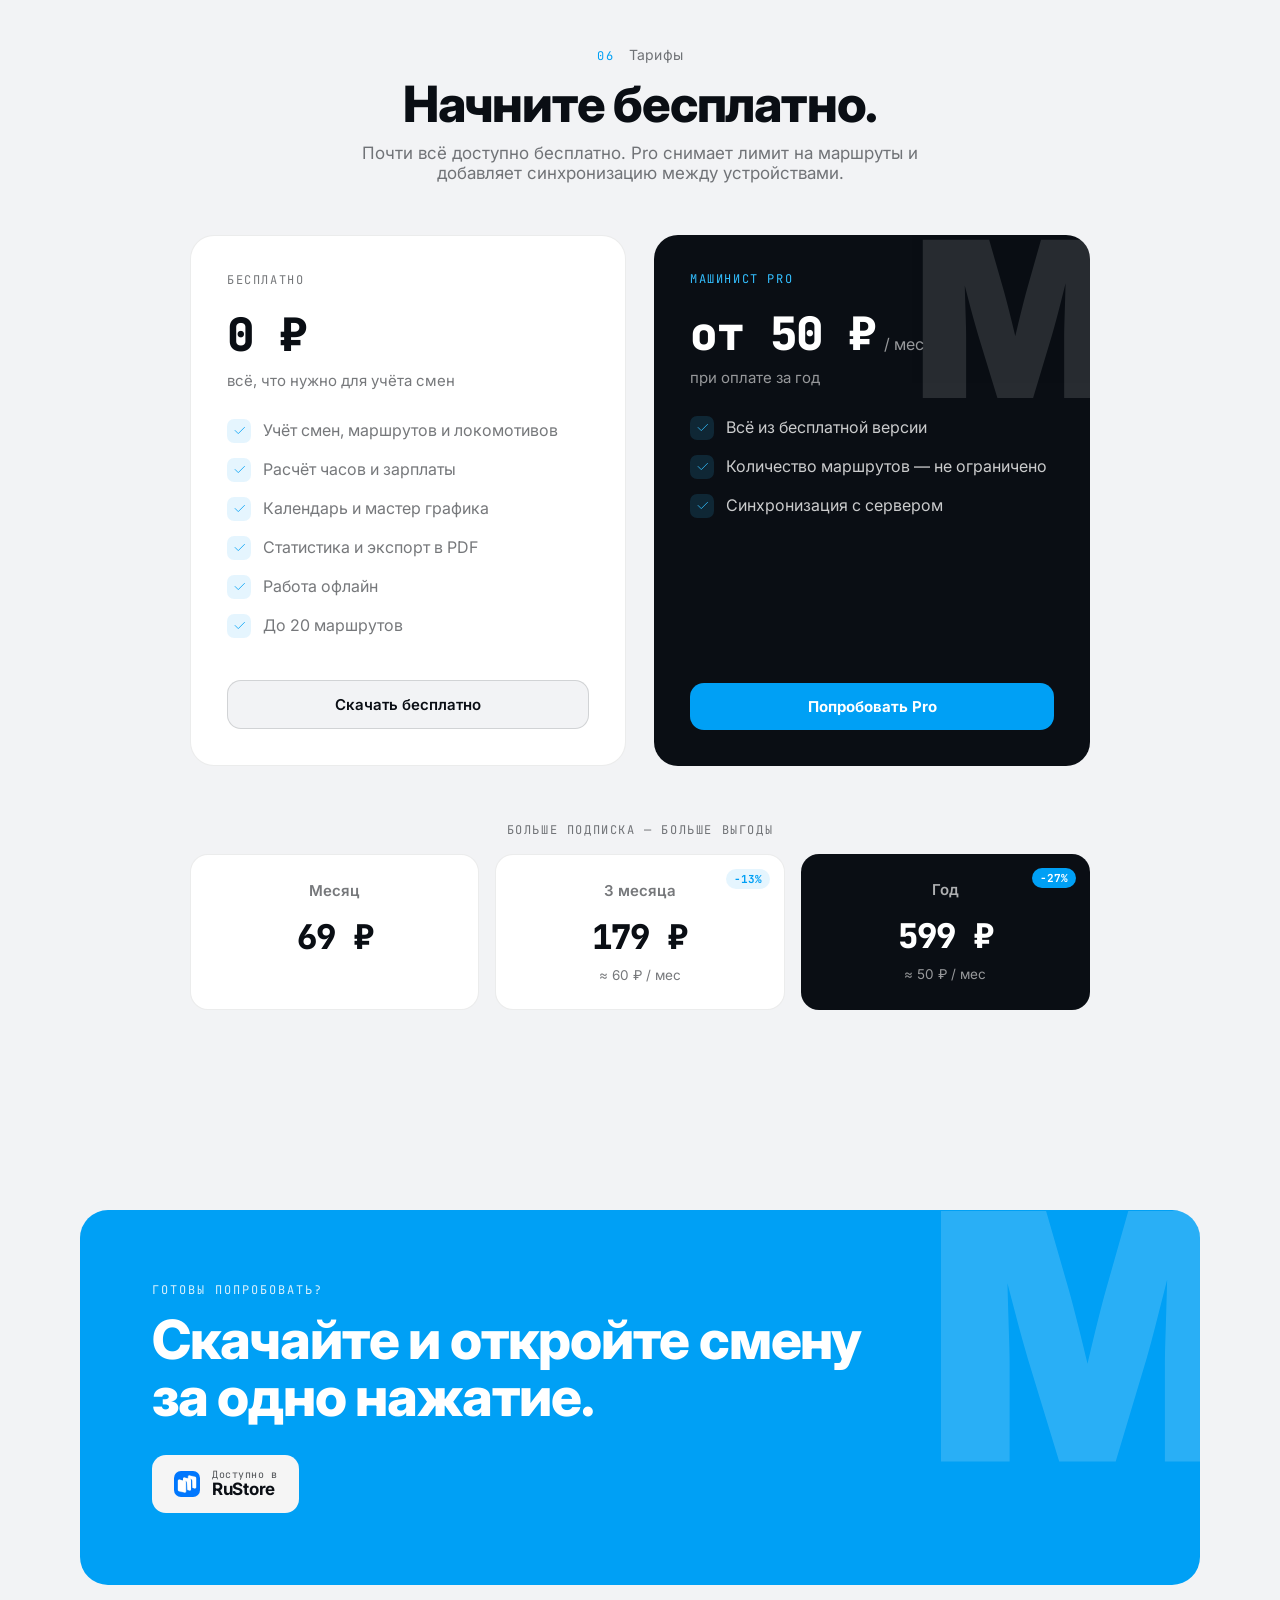
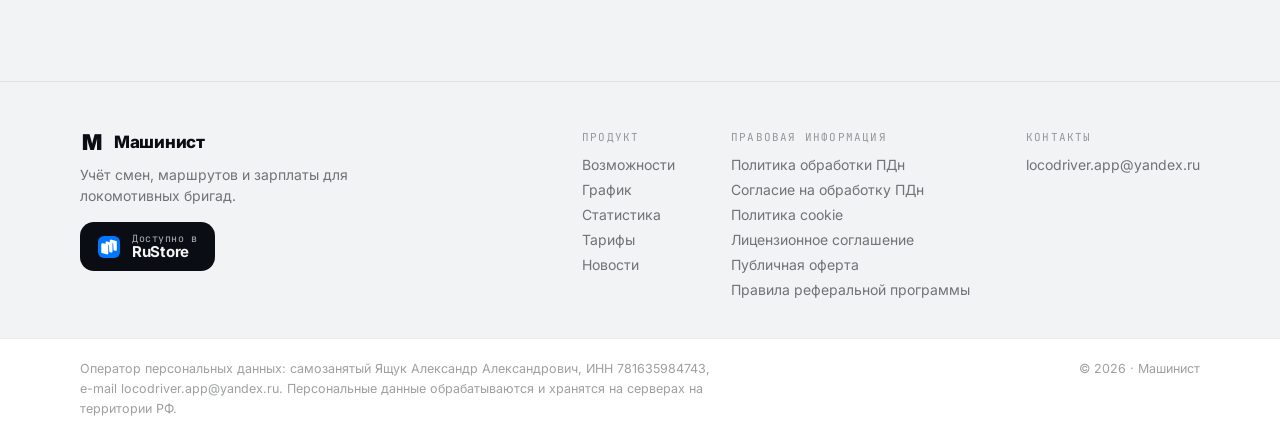
==== commit 39c6baa4: "fix(site): ссылка на правила реферальной программы — в блок «Правовая информация»" ====
--- a/index.html
+++ b/index.html
@@ -373,11 +373,11 @@
     <div class="footer-cols">
       <div class="footer-col">
         <div class="title">ПРОДУКТ</div>
-        <div class="links"><a href="#features">Возможности</a><a href="#calendar">График</a><a href="#stats">Статистика</a><a href="#pricing">Тарифы</a><a href="news.html">Новости</a><a href="referral.html">Правила реферальной программы</a></div>
+        <div class="links"><a href="#features">Возможности</a><a href="#calendar">График</a><a href="#stats">Статистика</a><a href="#pricing">Тарифы</a><a href="news.html">Новости</a></div>
       </div>
       <div class="footer-col">
         <div class="title">ПРАВОВАЯ ИНФОРМАЦИЯ</div>
-        <div class="links"><a href="privacy.html">Политика обработки ПДн</a><a href="consent.html">Согласие на обработку ПДн</a><a href="privacy.html">Политика cookie</a><a href="license.html">Лицензионное соглашение</a><a href="offer.html">Публичная оферта</a></div>
+        <div class="links"><a href="privacy.html">Политика обработки ПДн</a><a href="consent.html">Согласие на обработку ПДн</a><a href="privacy.html">Политика cookie</a><a href="license.html">Лицензионное соглашение</a><a href="offer.html">Публичная оферта</a><a href="referral.html">Правила реферальной программы</a></div>
       </div>
       <div class="footer-col">
         <div class="title">КОНТАКТЫ</div>
